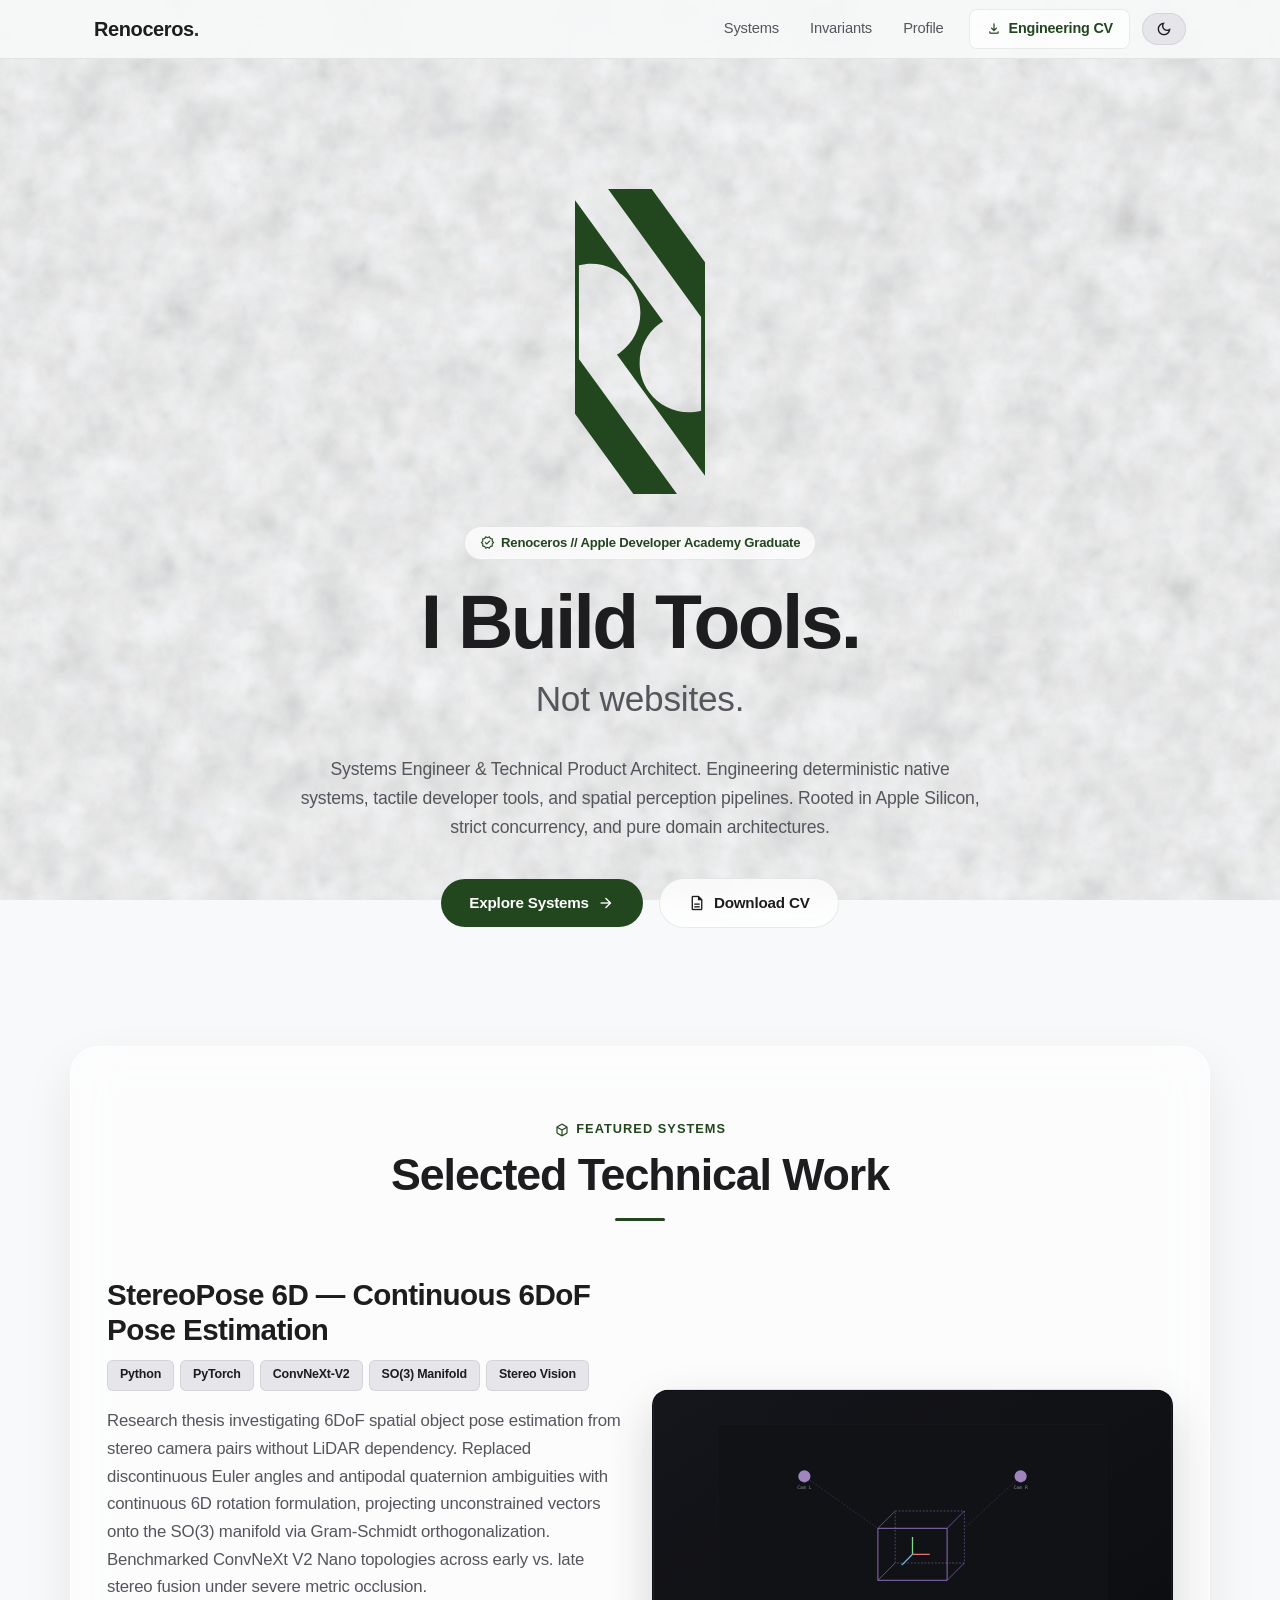
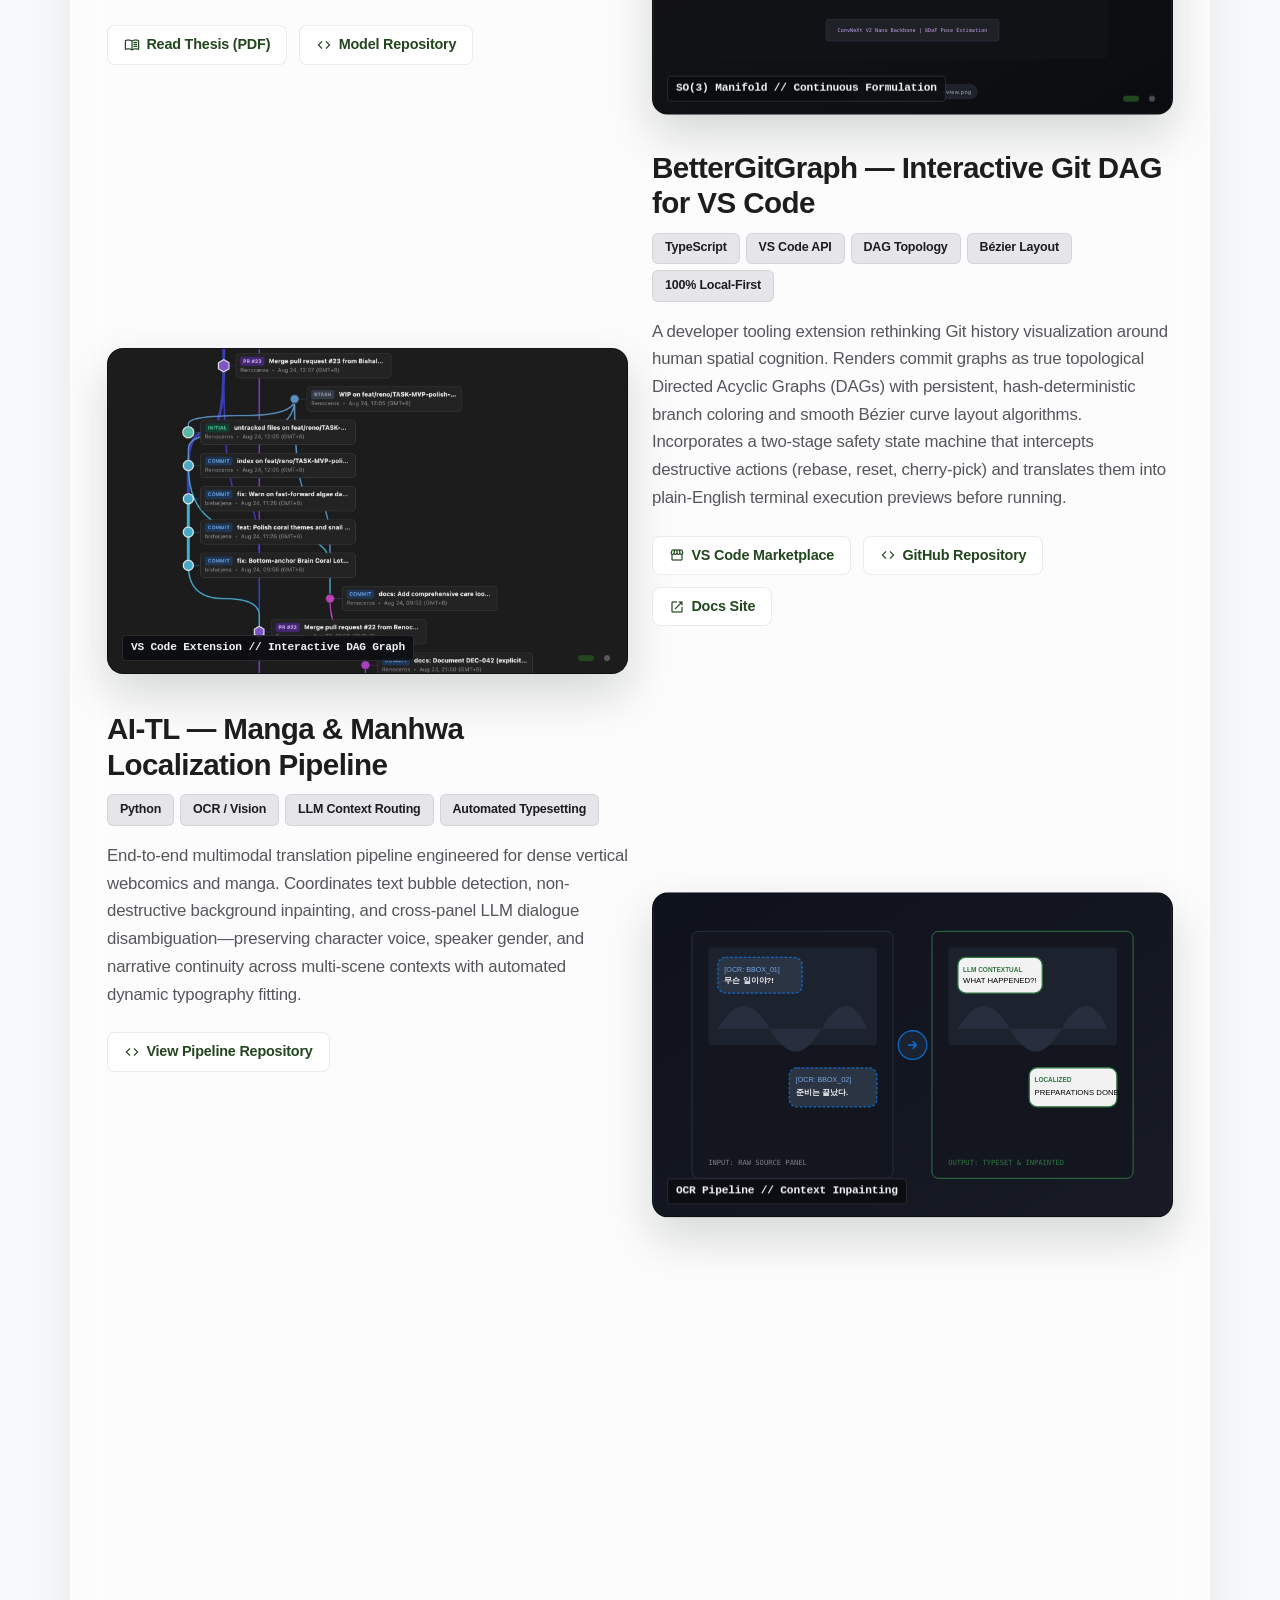
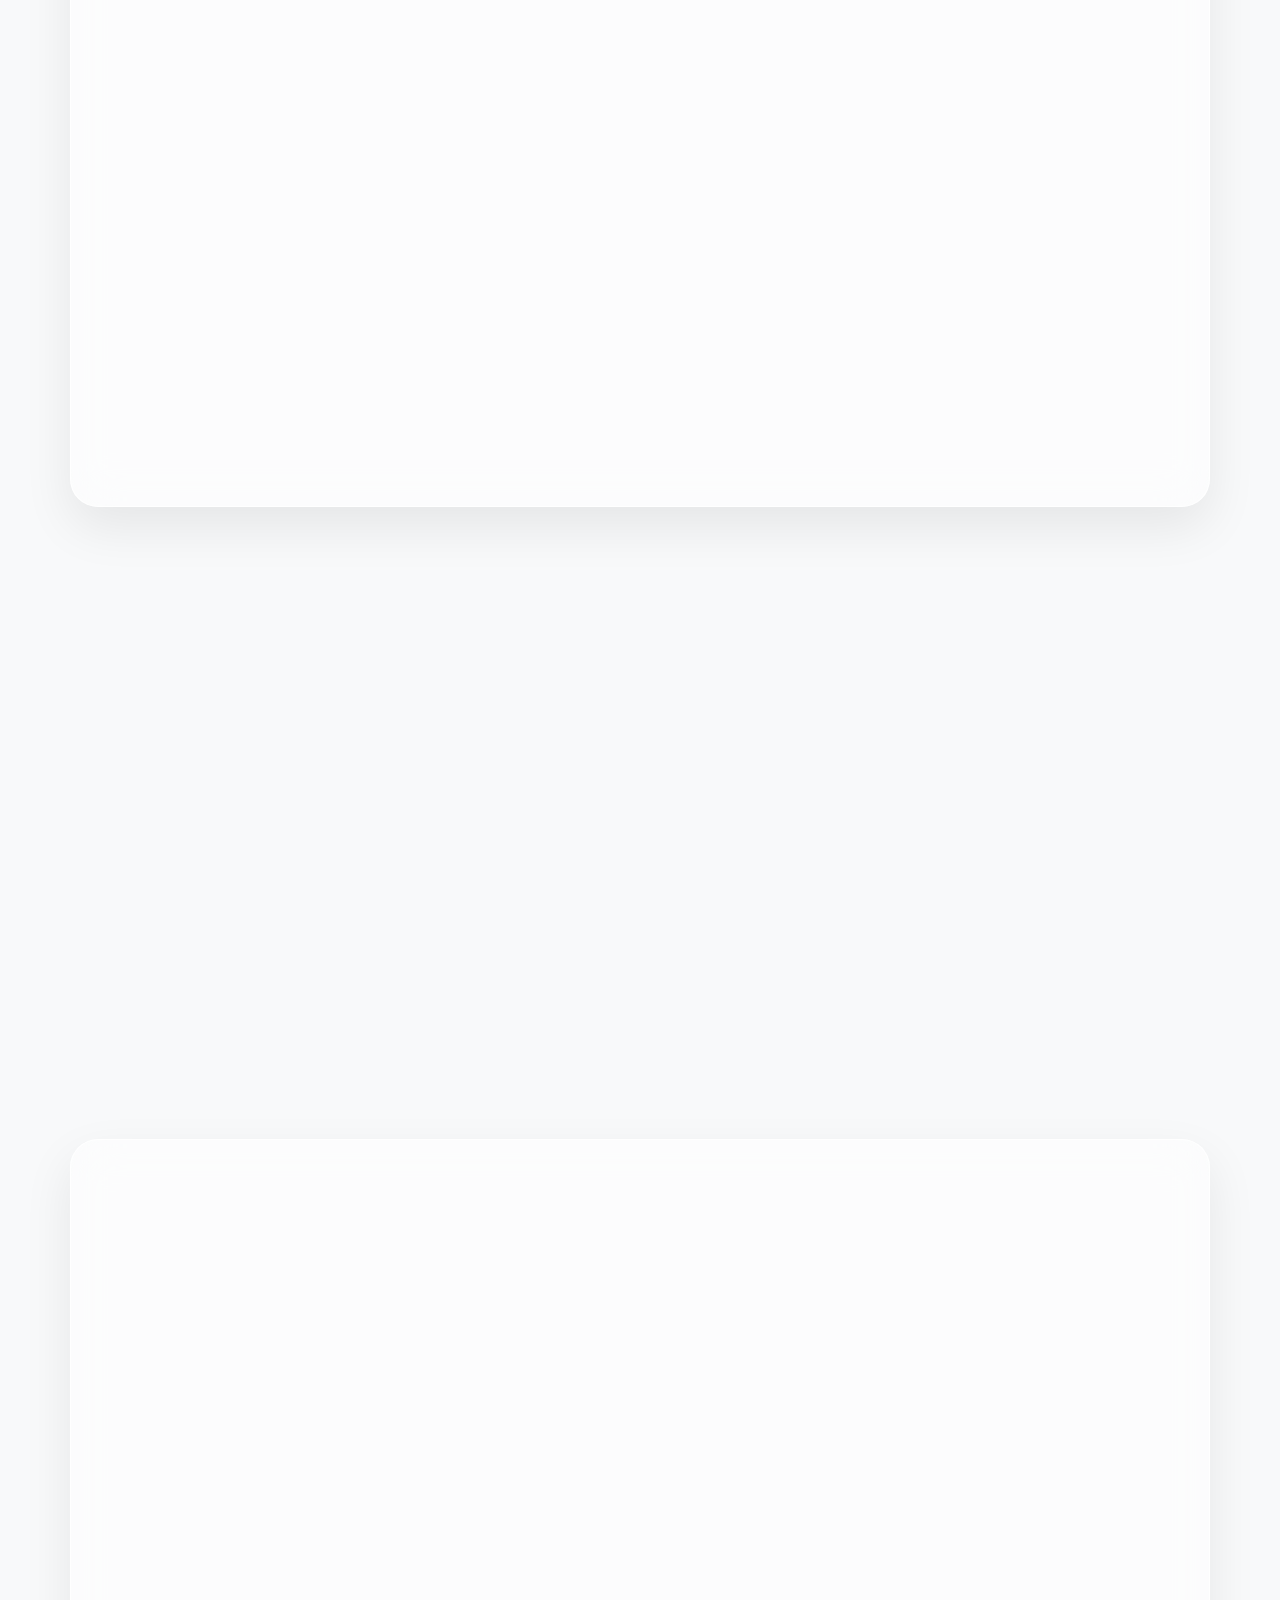
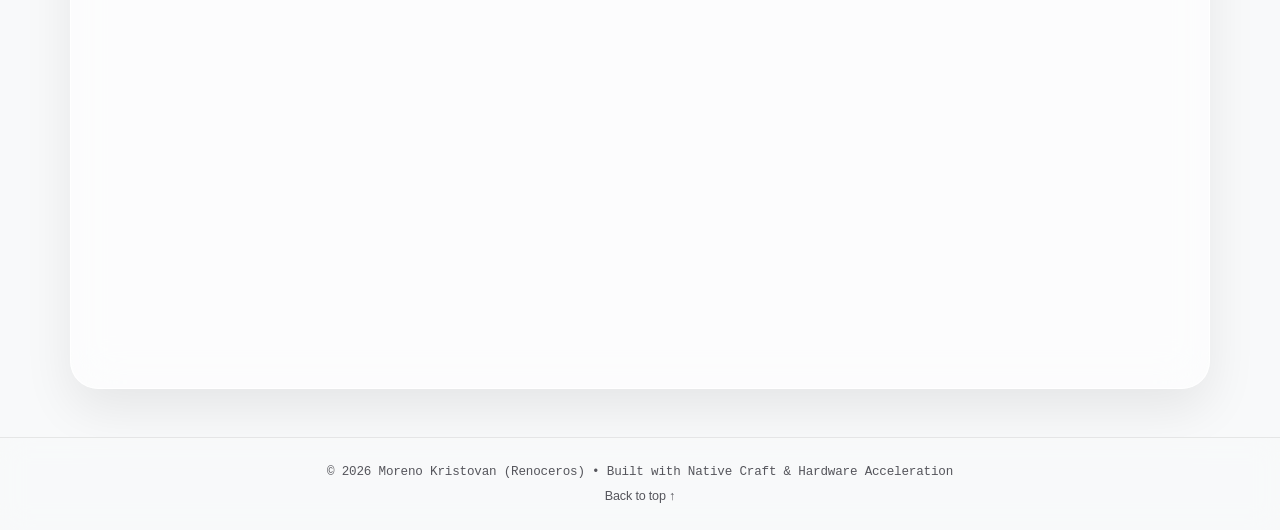
==== index.html @ 05390dc2 "fix(brand): update icon sizing to match new aspect ratio, fix perlin noise tiling seams, and adopt #" ====
<!DOCTYPE html>
<html lang="en" data-theme="dark">
<head>
  <meta charset="UTF-8" />
  <title>Moreno Kristovan | Systems Engineer &amp; Technical Product Architect</title>
  <meta name="viewport" content="width=device-width, initial-scale=1" />
  <meta name="description" content="Personal portfolio of Moreno Kristovan (Renoceros) — Apple Developer Academy Graduate, Systems Engineer &amp; Technical Product Architect building high-precision software and developer tools." />
  <meta name="author" content="Moreno Kristovan" />

  <!-- Open Graph -->
  <meta property="og:type" content="website" />
  <meta property="og:url" content="https://renoceros.github.io/" />
  <meta property="og:title" content="Moreno Kristovan | Systems Engineer &amp; Technical Product Architect" />
  <meta property="og:description" content="I build tools. Not websites. Native Swift 6, Computer Vision, developer tooling, and spatial systems." />

  <!-- Favicon -->
  <link rel="icon" type="image/svg+xml" href="icon.svg">
  <link rel="apple-touch-icon" href="icon.svg">

  <!-- Google Material Symbols Outlined -->
  <link rel="stylesheet" href="https://fonts.googleapis.com/css2?family=Material+Symbols+Outlined:opsz,wght,FILL,GRAD@20..48,100..700,0..1,-50..200" />

  <!-- Bootstrap 5 CSS -->
  <link href="https://cdn.jsdelivr.net/npm/bootstrap@5.3.3/dist/css/bootstrap.min.css" rel="stylesheet" crossorigin="anonymous">
  <link rel="stylesheet" href="style.css">
</head>
<body>

  <!-- Animated 2-Layer Noise Background (Hardware Accelerated, Smooth Parallax Drift) -->
  <div class="bg-noise-container" aria-hidden="true">
    <div class="bg-noise-layer-1" id="noiseLayer1"></div>
    <div class="bg-noise-layer-2" id="noiseLayer2"></div>
  </div>

  <!-- Top Navigation -->
  <nav class="navbar navbar-expand-lg fixed-top">
    <div class="container px-4">
      <a class="navbar-brand fw-bold" href="#">Renoceros<span>.</span></a>

      <button class="navbar-toggler border-0 shadow-none text-muted" type="button" data-bs-toggle="collapse" data-bs-target="#navContent" aria-controls="navContent" aria-expanded="false" aria-label="Toggle navigation">
        <span class="navbar-toggler-icon"></span>
      </button>

      <div class="collapse navbar-collapse justify-content-end" id="navContent">
        <ul class="navbar-nav align-items-lg-center gap-1 my-3 my-lg-0">
          <li class="nav-item">
            <a class="nav-link" href="#projects">Systems</a>
          </li>
          <li class="nav-item">
            <a class="nav-link" href="#invariants">Invariants</a>
          </li>
          <li class="nav-item">
            <a class="nav-link" href="#about">Profile</a>
          </li>
          <li class="nav-item ms-lg-2">
            <a class="action-link" href="assets/Moreno_Kristovan_CV.pdf" download="Moreno_Kristovan_CV.pdf" target="_blank" rel="noopener">
              <span class="material-symbols-outlined" style="font-size: 16px;">download</span>
              <span>Engineering CV</span>
            </a>
          </li>
          <li class="nav-item ms-lg-2 mt-2 mt-lg-0">
            <div id="themeToggle" class="theme-btn" role="button" aria-label="Toggle dark/light theme" title="Toggle Theme (or press 'T')">
              <span class="material-symbols-outlined icon">light_mode</span>
            </div>
          </li>
        </ul>
      </div>
    </div>
  </nav>

  <!-- Hero Section -->
  <header class="hero-section d-flex align-items-center justify-content-center text-center">
    <div class="container reveal-bottom">
      <div class="logo-floater mb-4">
        <img src="icon.svg" alt="Renoceros Logo" class="hero-logo" id="repelLogo" width="130" height="305" style="width: 130px; max-width: 130px; height: auto; aspect-ratio: 331.427 / 777.693; display: block; margin: 0 auto;">
      </div>

      <div class="d-flex justify-content-center">
        <div class="moniker-badge">
          <span class="material-symbols-outlined" style="font-size: 15px;">verified</span>
          <span>Renoceros // Apple Developer Academy Graduate</span>
        </div>
      </div>

      <h1 class="hero-title tracking-tight">I Build Tools.</h1>
      <p class="hero-subtitle">Not websites.</p>

      <p class="hero-description">
        Systems Engineer &amp; Technical Product Architect. Engineering deterministic native systems, tactile developer tools, and spatial perception pipelines. Rooted in Apple Silicon, strict concurrency, and pure domain architectures.
      </p>

      <div class="d-flex align-items-center justify-content-center gap-3 flex-wrap">
        <a href="#projects" class="btn-primary-custom">
          <span>Explore Systems</span>
          <span class="material-symbols-outlined" style="font-size: 18px;">arrow_forward</span>
        </a>
        <a href="assets/Moreno_Kristovan_CV.pdf" download="Moreno_Kristovan_CV.pdf" class="btn-secondary-custom" target="_blank" rel="noopener">
          <span class="material-symbols-outlined" style="font-size: 18px;">description</span>
          <span>Download CV</span>
        </a>
      </div>
    </div>
  </header>

  <!-- Featured Systems Section -->
  <main id="projects" class="container py-5 my-5 glass-node">
    <div class="px-3 px-md-4 py-4">
      <div class="section-header text-center reveal-bottom">
        <span class="section-label">
          <span class="material-symbols-outlined">deployed_code</span>
          <span>Featured Systems</span>
        </span>
        <h2 class="section-heading">Selected Technical Work</h2>
        <div class="section-divider"></div>
      </div>

      <!-- Project 1: StereoPose 6D -->
      <div class="row align-items-center project-row">
        <div class="col-lg-6 mb-4 mb-lg-0 content-col reveal-left">
          <h3 class="project-title">StereoPose 6D — Continuous 6DoF Pose Estimation</h3>
          <div class="badge-container">
            <span class="tech-badge">Python</span>
            <span class="tech-badge">PyTorch</span>
            <span class="tech-badge">ConvNeXt-V2</span>
            <span class="tech-badge">SO(3) Manifold</span>
            <span class="tech-badge">Stereo Vision</span>
          </div>
          <p class="project-desc">
            Research thesis investigating 6DoF spatial object pose estimation from stereo camera pairs without LiDAR dependency. Replaced discontinuous Euler angles and antipodal quaternion ambiguities with continuous 6D rotation formulation, projecting unconstrained vectors onto the SO(3) manifold via Gram-Schmidt orthogonalization. Benchmarked ConvNeXt V2 Nano topologies across early vs. late stereo fusion under severe metric occlusion.
          </p>
          <div class="project-links">
            <a href="https://github.com/Renoceros/STEREO-6DOF/blob/main/32210013_hardcover_revisi2_perpus_18SEP_MERGED.pdf" target="_blank" rel="noopener" class="action-link">
              <span class="material-symbols-outlined" style="font-size: 16px;">menu_book</span>
              <span>Read Thesis (PDF)</span>
            </a>
            <a href="https://github.com/Renoceros/STEREO-6DOF/tree/main" target="_blank" rel="noopener" class="action-link">
              <span class="material-symbols-outlined" style="font-size: 16px;">code</span>
              <span>Model Repository</span>
            </a>
          </div>
        </div>
        <div class="col-lg-6 image-col reveal-right">
          <div class="img-wrapper">
            <div class="cv-tag">ROTATION: SO(3) DUAL-VECTOR | STEREO FUSION</div>
            <div id="carousel-stereopose" class="carousel slide carousel-fade h-100" data-bs-ride="carousel" data-bs-interval="4500">
              <div class="carousel-indicators project-carousel-indicators">
                <button type="button" data-bs-target="#carousel-stereopose" data-bs-slide-to="0" class="active" aria-current="true" aria-label="Slide 1"></button>
                <button type="button" data-bs-target="#carousel-stereopose" data-bs-slide-to="1" aria-label="Slide 2"></button>
              </div>
              <div class="carousel-inner h-100">
                <div class="carousel-item active h-100">
                  <img src="assets/stereopose-preview.svg" alt="StereoPose 6D Continuous Estimation Architecture" loading="lazy">
                  <div class="slide-caption-tag">SO(3) Manifold // Continuous Formulation</div>
                </div>
                <div class="carousel-item h-100">
                  <img src="assets/exhibition-03.svg" alt="StereoPose Research Thesis Defense" loading="lazy">
                  <div class="slide-caption-tag">Fieldwork // Architecture Clinic &amp; Defense</div>
                </div>
              </div>
              <button class="mini-carousel-nav mini-prev" type="button" data-bs-target="#carousel-stereopose" data-bs-slide="prev" aria-label="Previous">
                <span class="material-symbols-outlined" style="font-size: 18px;">chevron_left</span>
              </button>
              <button class="mini-carousel-nav mini-next" type="button" data-bs-target="#carousel-stereopose" data-bs-slide="next" aria-label="Next">
                <span class="material-symbols-outlined" style="font-size: 18px;">chevron_right</span>
              </button>
            </div>
          </div>
        </div>
      </div>

      <!-- Project 2: BetterGitGraph -->
      <div class="row align-items-center project-row flex-column-reverse flex-lg-row">
        <div class="col-lg-6 image-col reveal-left">
          <div class="img-wrapper">
            <div class="cv-tag">VS CODE EXTENSION // v1.3.2 | 100% LOCAL</div>
            <div id="carousel-bettergitgraph" class="carousel slide carousel-fade h-100" data-bs-ride="carousel" data-bs-interval="4800">
              <div class="carousel-indicators project-carousel-indicators">
                <button type="button" data-bs-target="#carousel-bettergitgraph" data-bs-slide-to="0" class="active" aria-current="true" aria-label="Slide 1"></button>
                <button type="button" data-bs-target="#carousel-bettergitgraph" data-bs-slide-to="1" aria-label="Slide 2"></button>
              </div>
              <div class="carousel-inner h-100">
                <div class="carousel-item active h-100">
                  <img src="assets/bettergitgraph-preview.jpeg" alt="BetterGitGraph VS Code Extension Interface" loading="lazy">
                  <div class="slide-caption-tag">VS Code Extension // Interactive DAG Graph</div>
                </div>
                <div class="carousel-item h-100">
                  <img src="assets/bettergitgraph-search.jpeg" alt="BetterGitGraph Search &amp; Filtering" loading="lazy">
                  <div class="slide-caption-tag">Git Operations // Ref &amp; Author Tag Filter</div>
                </div>
              </div>
              <button class="mini-carousel-nav mini-prev" type="button" data-bs-target="#carousel-bettergitgraph" data-bs-slide="prev" aria-label="Previous">
                <span class="material-symbols-outlined" style="font-size: 18px;">chevron_left</span>
              </button>
              <button class="mini-carousel-nav mini-next" type="button" data-bs-target="#carousel-bettergitgraph" data-bs-slide="next" aria-label="Next">
                <span class="material-symbols-outlined" style="font-size: 18px;">chevron_right</span>
              </button>
            </div>
          </div>
        </div>
        <div class="col-lg-6 mb-4 mb-lg-0 content-col reveal-right">
          <h3 class="project-title">BetterGitGraph — Interactive Git DAG for VS Code</h3>
          <div class="badge-container">
            <span class="tech-badge">TypeScript</span>
            <span class="tech-badge">VS Code API</span>
            <span class="tech-badge">DAG Topology</span>
            <span class="tech-badge">Bézier Layout</span>
            <span class="tech-badge">100% Local-First</span>
          </div>
          <p class="project-desc">
            A developer tooling extension rethinking Git history visualization around human spatial cognition. Renders commit graphs as true topological Directed Acyclic Graphs (DAGs) with persistent, hash-deterministic branch coloring and smooth Bézier curve layout algorithms. Incorporates a two-stage safety state machine that intercepts destructive actions (rebase, reset, cherry-pick) and translates them into plain-English terminal execution previews before running.
          </p>
          <div class="project-links">
            <a href="https://marketplace.visualstudio.com/items?itemName=Renoceros.bettergitgraph" target="_blank" rel="noopener" class="action-link">
              <span class="material-symbols-outlined" style="font-size: 16px;">storefront</span>
              <span>VS Code Marketplace</span>
            </a>
            <a href="https://github.com/Renoceros/bettergitgraph" target="_blank" rel="noopener" class="action-link">
              <span class="material-symbols-outlined" style="font-size: 16px;">code</span>
              <span>GitHub Repository</span>
            </a>
            <a href="https://renoceros.github.io/bettergitgraph/" target="_blank" rel="noopener" class="action-link">
              <span class="material-symbols-outlined" style="font-size: 16px;">open_in_new</span>
              <span>Docs Site</span>
            </a>
          </div>
        </div>
      </div>

      <!-- Project 3: AI-TL (Auto-Translate) -->
      <div class="row align-items-center project-row">
        <div class="col-lg-6 mb-4 mb-lg-0 content-col reveal-left">
          <h3 class="project-title">AI-TL — Manga &amp; Manhwa Localization Pipeline</h3>
          <div class="badge-container">
            <span class="tech-badge">Python</span>
            <span class="tech-badge">OCR / Vision</span>
            <span class="tech-badge">LLM Context Routing</span>
            <span class="tech-badge">Automated Typesetting</span>
          </div>
          <p class="project-desc">
            End-to-end multimodal translation pipeline engineered for dense vertical webcomics and manga. Coordinates text bubble detection, non-destructive background inpainting, and cross-panel LLM dialogue disambiguation—preserving character voice, speaker gender, and narrative continuity across multi-scene contexts with automated dynamic typography fitting.
          </p>
          <div class="project-links">
            <a href="https://github.com/Renoceros/AUTO-Translate" target="_blank" rel="noopener" class="action-link">
              <span class="material-symbols-outlined" style="font-size: 16px;">code</span>
              <span>View Pipeline Repository</span>
            </a>
          </div>
        </div>
        <div class="col-lg-6 image-col reveal-right">
          <div class="img-wrapper">
            <div class="cv-tag">PIPELINE // MULTI-FRAME INPAINT &amp; CONTEXT</div>
            <div id="carousel-aitl" class="carousel slide carousel-fade h-100" data-bs-ride="carousel" data-bs-interval="5000">
              <div class="carousel-inner h-100">
                <div class="carousel-item active h-100">
                  <img src="assets/translate-preview.svg" alt="AI-TL Localization Pipeline Interface" loading="lazy">
                  <div class="slide-caption-tag">OCR Pipeline // Context Inpainting</div>
                </div>
              </div>
            </div>
          </div>
        </div>
      </div>

      <!-- Project 4: Hapticle -->
      <div class="row align-items-center project-row flex-column-reverse flex-lg-row">
        <div class="col-lg-6 image-col reveal-left">
          <div class="img-wrapper">
            <div class="cv-tag">SYNC: 120Hz DISPATCH LINK | DUAL-MODAL TRANSIENTS</div>
            <div id="carousel-hapticle" class="carousel slide carousel-fade h-100" data-bs-ride="carousel" data-bs-interval="4600">
              <div class="carousel-indicators project-carousel-indicators">
                <button type="button" data-bs-target="#carousel-hapticle" data-bs-slide-to="0" class="active" aria-current="true" aria-label="Slide 1"></button>
                <button type="button" data-bs-target="#carousel-hapticle" data-bs-slide-to="1" aria-label="Slide 2"></button>
              </div>
              <div class="carousel-inner h-100">
                <div class="carousel-item active h-100">
                  <img src="assets/hapticle-preview.svg" alt="Hapticle Physical Simulation Engine" loading="lazy">
                  <div class="slide-caption-tag">CoreHaptics // Transient Waveform Synthesis</div>
                </div>
                <div class="carousel-item h-100">
                  <img src="assets/hapticle-dial.jpeg" alt="Hapticle Safe Dial Mechanical Study" loading="lazy">
                  <div class="slide-caption-tag">Kinematic Study // Safe Dial Detent Modeling</div>
                </div>
              </div>
              <button class="mini-carousel-nav mini-prev" type="button" data-bs-target="#carousel-hapticle" data-bs-slide="prev" aria-label="Previous">
                <span class="material-symbols-outlined" style="font-size: 18px;">chevron_left</span>
              </button>
              <button class="mini-carousel-nav mini-next" type="button" data-bs-target="#carousel-hapticle" data-bs-slide="next" aria-label="Next">
                <span class="material-symbols-outlined" style="font-size: 18px;">chevron_right</span>
              </button>
            </div>
          </div>
        </div>
        <div class="col-lg-6 mb-4 mb-lg-0 content-col reveal-right">
          <h3 class="project-title">Hapticle — Physics-Driven Tactile Sensory Playground</h3>
          <div class="badge-container">
            <span class="tech-badge">Swift 6</span>
            <span class="tech-badge">CoreHaptics</span>
            <span class="tech-badge">AudioToolbox</span>
            <span class="tech-badge">CADisplayLink</span>
            <span class="tech-badge">Apple Watch</span>
          </div>
          <p class="project-desc">
            Tactile feedback engine synchronizing physical force simulations with native Apple hardware. Formulates rotary friction, spring detents, and Coulomb's Law directly in Swift state machines running on a 120Hz CADisplayLink loop—eliminating 3D game engine overhead and thermal throttling. Coordinates the Sensory Trinity: aligning sub-millisecond CoreHaptics transients, synchronized AVAudioEngine acoustic synthesis, and responsive neumorphic UI states.
          </p>
          <div class="project-links">
            <a href="https://github.com/Renoceros" target="_blank" rel="noopener" class="action-link">
              <span class="material-symbols-outlined" style="font-size: 16px;">code</span>
              <span>Repository</span>
            </a>
            <span class="badge bg-secondary font-mono py-2 px-3">Apple Watch &amp; iPhone</span>
          </div>
        </div>
      </div>

      <!-- Project 5: Reefora -->
      <div class="row align-items-center project-row">
        <div class="col-lg-6 mb-4 mb-lg-0 content-col reveal-left">
          <h3 class="project-title">Reefora — 2.5D Marine Restoration Sandbox</h3>
          <div class="badge-container">
            <span class="tech-badge">iOS 26</span>
            <span class="tech-badge">Swift 6</span>
            <span class="tech-badge">SwiftData</span>
            <span class="tech-badge">SPM Sidecar</span>
            <span class="tech-badge">Living Seas Bali</span>
          </div>
          <p class="project-desc">
            An interactive 2.5D tactile marine restoration sandbox built for post-workshop alumni engagement with Living Seas Bali. Backed by EcoEngine—a decoupled, pure Swift domain package executing Shannon biodiversity indexes, algae overgrowth dynamics, and trophic herbivore recruitment curves. Governed by 38 immutable Architecture Decision Registers (ADRs) and architected with zero-leak Swift 6 complete concurrency, verified by an independent 36-test headless SPM sidecar suite.
          </p>
          <div class="project-links">
            <span class="badge bg-secondary font-mono py-2 px-3">38 Immutable ADRs</span>
            <span class="badge bg-secondary font-mono py-2 px-3">Living Seas Bali</span>
          </div>
        </div>
        <div class="col-lg-6 image-col reveal-right">
          <div class="img-wrapper">
            <div class="cv-tag">GOVERNANCE: 38 IMMUTABLE ADRs | 36 TESTS</div>
            <div id="carousel-reefora" class="carousel slide carousel-fade h-100" data-bs-ride="carousel" data-bs-interval="4400">
              <div class="carousel-indicators project-carousel-indicators">
                <button type="button" data-bs-target="#carousel-reefora" data-bs-slide-to="0" class="active" aria-current="true" aria-label="Slide 1"></button>
                <button type="button" data-bs-target="#carousel-reefora" data-bs-slide-to="1" aria-label="Slide 2"></button>
                <button type="button" data-bs-target="#carousel-reefora" data-bs-slide-to="2" aria-label="Slide 3"></button>
              </div>
              <div class="carousel-inner h-100">
                <div class="carousel-item active h-100">
                  <img src="assets/reefora-preview.svg" alt="Reefora 2.5D Marine Sandbox" loading="lazy">
                  <div class="slide-caption-tag">2.5D Marine Sandbox // EcoEngine Model</div>
                </div>
                <div class="carousel-item h-100">
                  <img src="assets/exhibition-01.svg" alt="Apple Developer Academy Demo Day" loading="lazy">
                  <div class="slide-caption-tag">Fieldwork // Cohort Demo Day Showcase</div>
                </div>
                <div class="carousel-item h-100">
                  <img src="assets/exhibition-02.svg" alt="Living Seas Bali Fieldwork Sprints" loading="lazy">
                  <div class="slide-caption-tag">Fieldwork // Living Seas Bali Sprints</div>
                </div>
              </div>
              <button class="mini-carousel-nav mini-prev" type="button" data-bs-target="#carousel-reefora" data-bs-slide="prev" aria-label="Previous">
                <span class="material-symbols-outlined" style="font-size: 18px;">chevron_left</span>
              </button>
              <button class="mini-carousel-nav mini-next" type="button" data-bs-target="#carousel-reefora" data-bs-slide="next" aria-label="Next">
                <span class="material-symbols-outlined" style="font-size: 18px;">chevron_right</span>
              </button>
            </div>
          </div>
        </div>
      </div>

    </div>
  </main>

  <!-- Engineering Invariants Section (Reworked to Product Development & Spec-Driven Realities) -->
  <section id="invariants" class="container py-5 my-5">
    <div class="section-header text-center reveal-bottom">
      <span class="section-label">
        <span class="material-symbols-outlined">verified</span>
        <span>Engineering Discipline</span>
      </span>
      <h2 class="section-heading">Architectural Invariants</h2>
      <div class="section-divider"></div>
    </div>

    <div class="row g-4">
      <div class="col-md-4 reveal-left">
        <div class="invariant-card">
          <div class="invariant-badge">&lt; 300 LOC</div>
          <h4 class="h5 fw-bold mb-3">Component Bounding</h4>
          <p class="text-muted small mb-0">
            Hard single-responsibility boundary. Any view, model, or component exceeding 300 lines of code must be decomposed into isolated, atomic modules. Keeps cognitive load low and eliminates hidden state spaghetti.
          </p>
        </div>
      </div>
      <div class="col-md-4 reveal-bottom">
        <div class="invariant-card">
          <div class="invariant-badge">PRD &amp; TDD</div>
          <h4 class="h5 fw-bold mb-3">Spec-Driven Engineering</h4>
          <p class="text-muted small mb-0">
            No premature coding. Every architecture is anchored in comprehensive Product Requirement Documents (PRDs), Technical Design Documents (TDDs), and immutable Architecture Decision Registers (such as Reefora's 38 ADRs).
          </p>
        </div>
      </div>
      <div class="col-md-4 reveal-right">
        <div class="invariant-card">
          <div class="invariant-badge">DISCOVERY</div>
          <h4 class="h5 fw-bold mb-3">Customer Research Grounding</h4>
          <p class="text-muted small mb-0">
            No assumptions. Every system is shaped by qualitative interviews, customer journey mapping, and continuous prototype testing in the field before entering production.
          </p>
        </div>
      </div>
    </div>
  </section>

  <!-- About & Profile Terminal Section (Restored whoami from eb603f6) -->
  <section id="about" class="container py-5 my-5 glass-node">
    <div class="p-4 p-md-5">
      <div class="section-header text-center reveal-bottom">
        <span class="section-label">
          <span class="material-symbols-outlined">badge</span>
          <span>Architect Profile</span>
        </span>
        <h2 class="section-heading">About The Builder</h2>
        <div class="section-divider"></div>
      </div>

      <div class="row justify-content-center">
        <div class="col-lg-10">
          <!-- Cupertino Terminal Window Card (Exact whoami from eb603f6) -->
          <div class="terminal-window mb-5 reveal-bottom">
            <div class="terminal-header">
              <div class="terminal-dots">
                <span class="terminal-dot dot-red"></span>
                <span class="terminal-dot dot-yellow"></span>
                <span class="terminal-dot dot-green"></span>
              </div>
              <span class="terminal-title">renoceros@developer-academy:~</span>
            </div>
            <div class="terminal-body font-mono">
              <p class="mb-2">
                <span class="terminal-prompt">$</span> <span class="terminal-highlight">whoami --verbose</span><br>
                <span class="terminal-dim">&gt; Moreno Kristovan (Alias: Renoceros)</span><br>
                <span class="terminal-dim">&gt; Role: Technical Product Architect &amp; Systems Engineer</span><br>
                <span class="terminal-dim">&gt; Background: Apple Developer Academy Graduate</span>
              </p>
              <p class="mb-2">
                <span class="terminal-prompt">$</span> <span class="terminal-highlight">cat ~/.tech_stack</span><br>
                <span class="terminal-dim">&gt; Languages: Swift 6, Python, Metal Shading Language, C++</span><br>
                <span class="terminal-dim">&gt; Domains: Native Apple Systems, Computer Vision (6DoF), Developer Tooling</span><br>
                <span class="terminal-dim">&gt; Discipline: Apple HIG, &lt;300 LOC Invariants, Spec-Driven Development</span>
              </p>
              <p class="mb-0">
                <span class="terminal-prompt">$</span> <span class="terminal-highlight">echo $ETHOS</span><br>
                <span class="text-success">&gt; "I build tools. Not websites. Focused on high-leverage workflows and uncompromised craft."</span>
              </p>
            </div>
          </div>

          <!-- Direct Links / Contact Buttons -->
          <div class="d-flex justify-content-center align-items-center gap-3 flex-wrap reveal-bottom">
            <a href="https://github.com/Renoceros" target="_blank" rel="noopener" class="contact-pill">
              <span class="material-symbols-outlined" style="font-size: 18px;">terminal</span>
              <span>GitHub</span>
            </a>
            <a href="https://linkedin.com/in/morenokristovan" target="_blank" rel="noopener" class="contact-pill">
              <span class="material-symbols-outlined" style="font-size: 18px;">work</span>
              <span>LinkedIn</span>
            </a>
            <a href="mailto:morenokristophan@gmail.com" class="contact-pill">
              <span class="material-symbols-outlined" style="font-size: 18px;">mail</span>
              <span>Email</span>
            </a>
            <a href="assets/Moreno_Kristovan_CV.pdf" download="Moreno_Kristovan_CV.pdf" class="contact-pill" target="_blank" rel="noopener">
              <span class="material-symbols-outlined" style="font-size: 18px;">download</span>
              <span>Engineering CV</span>
            </a>
          </div>

        </div>
      </div>
    </div>
  </section>

  <!-- Footer -->
  <footer class="text-center py-4">
    <div class="container">
      <p class="mb-1 font-mono small">
        &copy; 2026 Moreno Kristovan (Renoceros) • Built with Native Craft &amp; Hardware Acceleration
      </p>
      <p class="mb-0 text-muted small">
        <a href="#" class="text-decoration-none text-muted">Back to top &uarr;</a>
      </p>
    </div>
  </footer>

  <!-- Bootstrap 5 Bundle JS -->
  <script src="https://cdn.jsdelivr.net/npm/bootstrap@5.3.3/dist/js/bootstrap.bundle.min.js" crossorigin="anonymous"></script>
  <!-- Core Portfolio Engine Script -->
  <script src="script.js"></script>
</body>
</html>
---- style.css ----
/* ==========================================================================
   RENOCEROS PORTFOLIO — style.css
   Author: Moreno Kristovan (Renoceros)
   Philosophy: "I Build Tools. Not websites."
   Architecture: Apple HIG Minimalist Native Glass & 2-Layer Noise Engine
   ========================================================================== */

:root {
  /* THEME: Light Mode */
  --bg-color: #f8f9fa;
  --text-color: #1d1d1f;
  --text-muted: #55555c; /* WCAG 2.1 AA Compliant: High Contrast */
  --nav-bg: rgba(248, 249, 250, 0.85);
  --accent-color: #22461E; /* Tactical Rhino Green */
  --accent-light: #22461E; /* WCAG 2.1 AAA Compliant on Light: 8.8:1 contrast */
  --accent-glow: rgba(34, 70, 30, 0.22);
  --badge-bg: #e5e5ea;
  --badge-text: #1d1d1f;
  --card-bg: rgba(255, 255, 255, 0.75);
  --card-border: rgba(0, 0, 0, 0.08);
  --terminal-bg: #1c1d22;
  --terminal-text: #f0f0f5;
  --img-opacity: 0.95;

  /* Bootstrap Variable Sync */
  --bs-body-bg: var(--bg-color);
  --bs-body-color: var(--text-color);

  /* Glass Tokens */
  --glass-bg: rgba(255, 255, 255, 0.55);
  --glass-border: rgba(255, 255, 255, 0.8);

  /* 2-Layer Noise Settings (Light Mode) */
  --noise-opacity-1: 0.38;
  --noise-opacity-2: 0.22;
  --noise-blend: multiply;
}

[data-theme="dark"] {
  /* THEME: Dark Mode */
  --bg-color: #0c0d10;
  --text-color: #f5f5f7;
  --text-muted: #a1a1a6; /* WCAG 2.1 AA Compliant: 6.2:1 High Contrast */
  --nav-bg: rgba(12, 13, 16, 0.85);
  --accent-color: #22461E; /* Tactical Rhino Green */
  --accent-light: #4ea844; /* Calibrated Harmonic Luminous Tint of #22461E for Dark Mode */
  --accent-glow: rgba(34, 70, 30, 0.45);
  --badge-bg: #1c1e24;
  --badge-text: #e6edf3;
  --card-bg: rgba(20, 23, 30, 0.75);
  --card-border: rgba(255, 255, 255, 0.09);
  --terminal-bg: #0a0b0e;
  --terminal-text: #e6edf3;
  --img-opacity: 0.92;

  /* Bootstrap Variable Sync */
  --bs-body-bg: var(--bg-color);
  --bs-body-color: var(--text-color);

  /* Glass Tokens */
  --glass-bg: rgba(22, 25, 34, 0.6);
  --glass-border: rgba(255, 255, 255, 0.12);

  /* 2-Layer Noise Settings (Dark Mode) */
  --noise-opacity-1: 0.28;
  --noise-opacity-2: 0.16;
  --noise-blend: overlay;
}

/* Base Document Setup */
*, *::before, *::after {
  box-sizing: border-box;
}

html {
  scroll-behavior: smooth;
  -webkit-font-smoothing: antialiased;
  -moz-osx-font-smoothing: grayscale;
  background-color: var(--bg-color);
  color: var(--text-color);
  overflow-x: hidden;
}

body {
  margin: 0;
  padding: 0;
  font-family: -apple-system, BlinkMacSystemFont, "SF Pro Display", "SF Pro Text", "Segoe UI", Roboto, Helvetica, Arial, sans-serif;
  background-color: var(--bg-color) !important;
  color: var(--text-color) !important;
  line-height: 1.6;
  letter-spacing: -0.012em;
  transition: background-color 0.5s cubic-bezier(0.25, 1, 0.5, 1),
              color 0.5s cubic-bezier(0.25, 1, 0.5, 1);
  position: relative;
  overflow-x: hidden;
}

/* --- ANIMATED 2-LAYER NOISE BACKGROUND --- */
/* Placed at z-index: 0 on top of body bg, below content (z-index: 2) */
.bg-noise-container {
  position: fixed;
  inset: 0;
  width: 100vw;
  height: 100vh;
  z-index: 0;
  pointer-events: none;
  overflow: hidden;
}

/* Layer 1: Wide Undulating Organic Texture (Seamless Tiling & Parallax Shift) */
.bg-noise-layer-1 {
  position: absolute;
  width: 200%;
  height: 200%;
  top: -50%;
  left: -50%;
  background-repeat: repeat;
  background-size: 1400px 1400px;
  background-image: url("data:image/svg+xml,%3Csvg xmlns='http://www.w3.org/2000/svg' width='1400' height='1400' viewBox='0 0 1400 1400'%3E%3Cfilter id='noiseFilter1' x='0%25' y='0%25' width='100%25' height='100%25'%3E%3CfeTurbulence type='fractalNoise' baseFrequency='0.02' numOctaves='3' stitchTiles='stitch' x='0%25' y='0%25' width='100%25' height='100%25' result='noise'/%3E%3CfeColorMatrix type='saturate' values='0'/%3E%3C/filter%3E%3Crect width='100%25' height='100%25' filter='url(%23noiseFilter1)'/%3E%3C/svg%3E");
  opacity: var(--noise-opacity-1);
  mix-blend-mode: var(--noise-blend);
  transition: opacity 0.5s ease;
  will-change: transform;
}

/* Layer 2: Tactile High-Frequency Grain (Mathematically Seamless Continuous Drift) */
.bg-noise-layer-2 {
  position: absolute;
  top: 0;
  left: 0;
  width: 100%;
  height: 100%;
  background-repeat: repeat;
  background-size: 700px 700px;
  background-image: url("data:image/svg+xml,%3Csvg xmlns='http://www.w3.org/2000/svg' width='700' height='700' viewBox='0 0 700 700'%3E%3Cfilter id='noiseFilter2' x='0%25' y='0%25' width='100%25' height='100%25'%3E%3CfeTurbulence type='fractalNoise' baseFrequency='0.05' numOctaves='3' stitchTiles='stitch' x='0%25' y='0%25' width='100%25' height='100%25' result='noise'/%3E%3CfeColorMatrix type='saturate' values='0'/%3E%3C/filter%3E%3Crect width='100%25' height='100%25' filter='url(%23noiseFilter2)'/%3E%3C/svg%3E");
  opacity: var(--noise-opacity-2);
  mix-blend-mode: var(--noise-blend);
  transition: opacity 0.5s ease;
  will-change: background-position;
}

/* Elevate all content sections above noise layer */
header, main, section, footer {
  position: relative;
  z-index: 2;
}

/* Typography Helpers */
.font-mono {
  font-family: "SF Mono", "JetBrains Mono", Menlo, Monaco, Consolas, "Liberation Mono", monospace;
}

.tracking-tight {
  letter-spacing: -0.035em;
}

.text-muted {
  color: var(--text-muted) !important;
}

/* Material Symbols Integration */
.material-symbols-outlined {
  font-family: 'Material Symbols Outlined';
  font-weight: normal;
  font-style: normal;
  font-size: 20px;
  line-height: 1;
  letter-spacing: normal;
  text-transform: none;
  display: inline-block;
  white-space: nowrap;
  word-wrap: normal;
  direction: ltr;
  -webkit-font-feature-settings: 'liga';
  -webkit-font-smoothing: antialiased;
  vertical-align: middle;
}

/* Top Navigation Bar */
.navbar {
  background-color: var(--nav-bg);
  backdrop-filter: blur(20px);
  -webkit-backdrop-filter: blur(20px);
  border-bottom: 1px solid var(--card-border);
  transition: background-color 0.5s cubic-bezier(0.25, 1, 0.5, 1),
              border-color 0.5s ease;
  z-index: 1030;
  position: relative;
}

.navbar-brand {
  font-weight: 700;
  font-size: 1.25rem;
  letter-spacing: -0.02em;
  color: var(--text-color) !important;
}

.navbar-brand span {
  color: var(--accent-light);
}

.nav-link {
  color: var(--text-muted) !important;
  font-weight: 500;
  font-size: 0.92rem;
  transition: color 0.2s ease;
  padding: 0.5rem 0.85rem !important;
}

.nav-link:hover {
  color: var(--text-color) !important;
}

/* Theme Toggle Button (Google Material Symbols) */
.theme-btn {
  cursor: pointer;
  padding: 6px 12px;
  border-radius: 999px;
  background-color: var(--badge-bg);
  color: var(--text-color);
  border: 1px solid var(--card-border);
  transition: transform 0.2s ease, background-color 0.3s ease;
  user-select: none;
  display: inline-flex;
  align-items: center;
  justify-content: center;
}

.theme-btn:hover {
  transform: scale(1.06);
}

.theme-btn .icon {
  font-size: 18px;
  color: var(--text-color);
}

/* Hero Section */
.hero-section {
  min-height: 85vh;
  padding-top: 130px;
  padding-bottom: 70px;
  position: relative;
}

/* Strict Logo Floater Constraints */
.logo-floater {
  display: inline-block;
  width: 130px;
  max-width: 130px;
  height: auto;
  margin: 0 auto;
  animation: floatLogo 6s ease-in-out infinite;
}

.hero-logo {
  width: 130px !important;
  max-width: 130px !important;
  height: auto !important;
  aspect-ratio: 331.427 / 777.693;
  display: block !important;
  margin: 0 auto !important;
  transition: transform 0.12s ease-out;
  cursor: pointer;
  user-select: none;
}

@keyframes floatLogo {
  0% { transform: translateY(0px); }
  50% { transform: translateY(-12px); }
  100% { transform: translateY(0px); }
}

.moniker-badge {
  display: inline-flex;
  align-items: center;
  gap: 0.4rem;
  padding: 0.35rem 0.9rem;
  border-radius: 999px;
  background-color: var(--card-bg);
  border: 1px solid var(--card-border);
  font-size: 0.82rem;
  font-weight: 600;
  color: var(--accent-light);
  margin-bottom: 1.25rem;
  backdrop-filter: blur(10px);
  -webkit-backdrop-filter: blur(10px);
}

.hero-title {
  font-size: clamp(2.8rem, 6vw, 4.8rem);
  font-weight: 800;
  line-height: 1.08;
  margin-bottom: 0.5rem;
}

.hero-subtitle {
  font-size: clamp(1.4rem, 3vw, 2.2rem);
  font-weight: 400;
  color: var(--text-muted);
  margin-bottom: 1.75rem;
}

.hero-description {
  max-width: 680px;
  margin: 0 auto 2.25rem auto;
  font-size: 1.1rem;
  color: var(--text-muted);
  line-height: 1.65;
}

/* Buttons */
.btn-primary-custom {
  background-color: var(--accent-color);
  color: #ffffff !important;
  border: none;
  font-weight: 600;
  font-size: 0.95rem;
  padding: 0.75rem 1.75rem;
  border-radius: 999px;
  transition: all 0.25s ease;
  display: inline-flex;
  align-items: center;
  gap: 0.5rem;
  text-decoration: none;
}

.btn-primary-custom:hover {
  background-color: var(--accent-light);
  color: #ffffff !important;
  transform: translateY(-2px);
  box-shadow: 0 8px 24px var(--accent-glow);
}

.btn-secondary-custom {
  background-color: var(--card-bg);
  color: var(--text-color) !important;
  border: 1px solid var(--card-border);
  font-weight: 600;
  font-size: 0.95rem;
  padding: 0.75rem 1.75rem;
  border-radius: 999px;
  transition: all 0.25s ease;
  display: inline-flex;
  align-items: center;
  gap: 0.5rem;
  text-decoration: none;
  backdrop-filter: blur(10px);
  -webkit-backdrop-filter: blur(10px);
}

.btn-secondary-custom:hover {
  background-color: var(--badge-bg);
  transform: translateY(-2px);
}

/* Glass Section Container */
.glass-node {
  background: var(--glass-bg);
  border: 1px solid var(--glass-border);
  border-radius: 28px;
  backdrop-filter: blur(24px);
  -webkit-backdrop-filter: blur(24px);
  box-shadow: 0 20px 50px rgba(0, 0, 0, 0.08);
  transition: background-color 0.5s ease, border-color 0.5s ease;
}

/* Section Header Primitives */
.section-header {
  margin-bottom: 3.5rem;
}

.section-label {
  display: inline-flex;
  align-items: center;
  gap: 0.4rem;
  font-size: 0.8rem;
  font-weight: 700;
  letter-spacing: 0.08em;
  text-transform: uppercase;
  color: var(--accent-light);
  margin-bottom: 0.5rem;
}

.section-label .material-symbols-outlined {
  font-size: 16px;
}

.section-heading {
  font-size: clamp(2rem, 4vw, 2.8rem);
  font-weight: 700;
  letter-spacing: -0.025em;
  color: var(--text-color);
}

.section-divider {
  width: 50px;
  height: 3px;
  background-color: var(--accent-color);
  border-radius: 2px;
  margin: 1rem auto 0 auto;
}

/* Project Rows */
.project-row {
  margin-bottom: 85px;
  position: relative;
}

.project-row:last-child {
  margin-bottom: 0;
}

.project-title {
  font-size: 1.85rem;
  font-weight: 700;
  letter-spacing: -0.02em;
  margin-bottom: 0.75rem;
  color: var(--text-color);
}

.project-desc {
  font-size: 1.05rem;
  color: var(--text-muted);
  line-height: 1.65;
  margin-bottom: 1.5rem;
}

.badge-container {
  display: flex;
  flex-wrap: wrap;
  gap: 6px;
  margin-bottom: 1rem;
}

.tech-badge {
  display: inline-block;
  padding: 0.3rem 0.75rem;
  font-size: 0.78rem;
  font-weight: 600;
  border-radius: 6px;
  background-color: var(--badge-bg);
  color: var(--badge-text);
  border: 1px solid var(--card-border);
}

/* Image Wrapper with YOLO Corner Brackets & Embedded Project Carousel */
.img-wrapper {
  overflow: hidden;
  border-radius: 16px;
  position: relative;
  box-shadow: 0 20px 48px rgba(0, 0, 0, 0.16);
  border: 1px solid var(--card-border);
  background-color: #0d1117;
  aspect-ratio: 16 / 10;
}

.img-wrapper .carousel,
.img-wrapper .carousel-inner,
.img-wrapper .carousel-item {
  width: 100%;
  height: 100%;
}

.img-wrapper img {
  width: 100%;
  height: 100%;
  object-fit: cover;
  display: block;
  opacity: var(--img-opacity);
  filter: grayscale(0.15);
  transition: transform 0.4s cubic-bezier(0.25, 1, 0.5, 1),
              filter 0.4s ease,
              opacity 0.4s ease;
}

.img-wrapper:hover img {
  transform: scale(1.025);
  filter: grayscale(0);
  opacity: 1;
}

/* YOLO Target Bounding Box Corners */
.img-wrapper::before,
.img-wrapper::after {
  content: '';
  position: absolute;
  width: 24px;
  height: 24px;
  border: 2px solid var(--accent-light);
  transition: all 0.4s cubic-bezier(0.25, 1, 0.5, 1);
  opacity: 0;
  z-index: 15;
  pointer-events: none;
}

.img-wrapper::before {
  top: 14px;
  left: 14px;
  border-right: 0;
  border-bottom: 0;
}

.img-wrapper::after {
  bottom: 14px;
  right: 14px;
  border-left: 0;
  border-top: 0;
}

.img-wrapper:hover::before,
.img-wrapper:hover::after {
  opacity: 1;
  width: calc(100% - 28px);
  height: calc(100% - 28px);
}

/* YOLO Computer Vision Monospace Tag */
.cv-tag {
  position: absolute;
  top: 14px;
  left: 14px;
  background-color: var(--accent-color);
  color: #ffffff;
  font-family: "SF Mono", Menlo, Monaco, monospace;
  font-size: 0.72rem;
  font-weight: 700;
  letter-spacing: 0.08em;
  padding: 4px 10px;
  border-radius: 4px;
  opacity: 0;
  transform: translateY(-8px);
  transition: all 0.35s cubic-bezier(0.25, 1, 0.5, 1);
  z-index: 16;
  pointer-events: none;
}

.img-wrapper:hover .cv-tag {
  opacity: 1;
  transform: translateY(0);
}

/* Slide Caption Overlay Tag inside Project Carousel */
.slide-caption-tag {
  position: absolute;
  bottom: 12px;
  left: 14px;
  font-family: "SF Mono", monospace;
  font-size: 0.7rem;
  font-weight: 600;
  background-color: rgba(10, 12, 16, 0.8);
  backdrop-filter: blur(8px);
  -webkit-backdrop-filter: blur(8px);
  color: #f5f5f7;
  padding: 3px 8px;
  border-radius: 4px;
  border: 1px solid rgba(255, 255, 255, 0.12);
  z-index: 14;
  pointer-events: none;
}

/* Mini Carousel Navigation Controls */
.mini-carousel-nav {
  position: absolute;
  top: 50%;
  transform: translateY(-50%);
  width: 32px;
  height: 32px;
  border-radius: 50%;
  background-color: rgba(12, 13, 16, 0.65);
  border: 1px solid rgba(255, 255, 255, 0.18);
  color: #f5f5f7;
  display: inline-flex;
  align-items: center;
  justify-content: center;
  opacity: 0;
  transition: opacity 0.25s ease, background-color 0.2s ease, transform 0.2s ease;
  z-index: 15;
  cursor: pointer;
  padding: 0;
}

.img-wrapper:hover .mini-carousel-nav {
  opacity: 1;
}

.mini-carousel-nav:hover {
  background-color: rgba(12, 13, 16, 0.95);
  color: var(--accent-light);
  transform: translateY(-50%) scale(1.08);
}

.mini-prev { left: 10px; }
.mini-next { right: 10px; }

/* Subtle Indicators at bottom-right of project card */
.project-carousel-indicators {
  position: absolute;
  bottom: 12px;
  right: 14px;
  left: auto;
  margin: 0;
  display: flex;
  gap: 4px;
  z-index: 14;
}

.project-carousel-indicators [data-bs-target] {
  width: 6px;
  height: 6px;
  border-radius: 50%;
  background-color: rgba(255, 255, 255, 0.45);
  border: none;
  opacity: 0.6;
  transition: all 0.25s ease;
  padding: 0;
}

.project-carousel-indicators .active {
  width: 16px;
  border-radius: 8px;
  background-color: var(--accent-light);
  opacity: 1;
}

/* Action Links */
.project-links {
  display: flex;
  gap: 0.75rem;
  flex-wrap: wrap;
  margin-top: 1.25rem;
}

.action-link {
  font-size: 0.9rem;
  font-weight: 600;
  color: var(--accent-light);
  text-decoration: none;
  display: inline-flex;
  align-items: center;
  gap: 0.4rem;
  padding: 0.45rem 1rem;
  border-radius: 8px;
  background-color: var(--card-bg);
  border: 1px solid var(--card-border);
  transition: all 0.2s ease;
}

.action-link:hover {
  background-color: var(--badge-bg);
  color: var(--accent-light);
  transform: translateY(-1px);
}



/* Engineering Invariants Cards */
.invariant-card {
  background-color: var(--card-bg);
  border: 1px solid var(--card-border);
  border-radius: 20px;
  padding: 2rem;
  height: 100%;
  transition: transform 0.3s ease;
  backdrop-filter: blur(15px);
  -webkit-backdrop-filter: blur(15px);
}

.invariant-card:hover {
  transform: translateY(-3px);
}

.invariant-badge {
  font-size: 1.65rem;
  font-weight: 800;
  color: var(--accent-light);
  line-height: 1;
  margin-bottom: 1rem;
  font-family: "SF Mono", monospace;
}

/* Terminal Specification Window (No Photo) */
.terminal-window {
  background-color: var(--terminal-bg);
  color: var(--terminal-text);
  border-radius: 16px;
  border: 1px solid var(--card-border);
  overflow: hidden;
  box-shadow: 0 20px 50px rgba(0, 0, 0, 0.25);
  font-family: "SF Mono", Menlo, Monaco, Consolas, monospace;
}

.terminal-header {
  background-color: rgba(0, 0, 0, 0.3);
  padding: 12px 18px;
  display: flex;
  align-items: center;
  border-bottom: 1px solid rgba(255, 255, 255, 0.08);
}

.terminal-dots {
  display: flex;
  gap: 8px;
}

.terminal-dot {
  width: 12px;
  height: 12px;
  border-radius: 50%;
}

.dot-red    { background-color: #ff5f56; }
.dot-yellow { background-color: #ffbd2e; }
.dot-green  { background-color: #27c93f; }

.terminal-title {
  margin-left: auto;
  margin-right: auto;
  font-size: 0.8rem;
  color: #86868b;
  transform: translateX(-18px);
}

.terminal-body {
  padding: 1.75rem;
  font-size: 0.92rem;
  line-height: 1.75;
  overflow-wrap: anywhere;
  word-break: break-word;
}

.terminal-prompt {
  color: var(--accent-light);
  font-weight: 700;
}

.terminal-dim {
  color: #98989d;
}

.terminal-highlight {
  color: #f5f5f7;
  font-weight: 600;
}

/* Contact Action Buttons */
.contact-pill {
  display: inline-flex;
  align-items: center;
  gap: 0.5rem;
  padding: 0.7rem 1.4rem;
  border-radius: 999px;
  background-color: var(--card-bg);
  border: 1px solid var(--card-border);
  color: var(--text-color) !important;
  font-weight: 600;
  font-size: 0.92rem;
  text-decoration: none;
  transition: all 0.2s ease;
}

.contact-pill:hover {
  background-color: var(--badge-bg);
  color: var(--accent-light) !important;
  transform: translateY(-2px);
}

/* Footer */
footer {
  border-top: 1px solid var(--card-border);
  background-color: var(--nav-bg);
  backdrop-filter: blur(15px);
  -webkit-backdrop-filter: blur(15px);
  color: var(--text-muted);
  font-size: 0.9rem;
}

/* Scroll Entrance Animations */
.reveal-left {
  opacity: 0;
  transform: translateX(-40px);
  transition: all 0.8s cubic-bezier(0.25, 1, 0.5, 1);
}

.reveal-right {
  opacity: 0;
  transform: translateX(40px);
  transition: all 0.8s cubic-bezier(0.25, 1, 0.5, 1);
}

.reveal-bottom {
  opacity: 0;
  transform: translateY(30px);
  transition: all 0.8s cubic-bezier(0.25, 1, 0.5, 1);
}

.active {
  opacity: 1 !important;
  transform: translate(0, 0) !important;
}

/* Mobile Ergonomics & Viewport Safety */
@media (max-width: 991px) {
  .hero-section {
    padding-top: 110px;
    padding-bottom: 50px;
  }
  .project-row {
    margin-bottom: 60px;
  }
  .img-wrapper {
    margin-top: 1.5rem;
  }
  .terminal-body {
    padding: 1.25rem;
    font-size: 0.85rem;
  }
}

@media (max-width: 575px) {
  .logo-floater {
    width: 104px;
    max-width: 104px;
  }
  .hero-logo {
    width: 104px !important;
    max-width: 104px !important;
  }
  .hero-title {
    font-size: 2.6rem;
  }
  .hero-subtitle {
    font-size: 1.35rem;
  }
  .project-title {
    font-size: 1.55rem;
  }
  .btn-primary-custom, .btn-secondary-custom {
    width: 100%;
    justify-content: center;
  }
  .contact-pill {
    width: 100%;
    justify-content: center;
  }
}
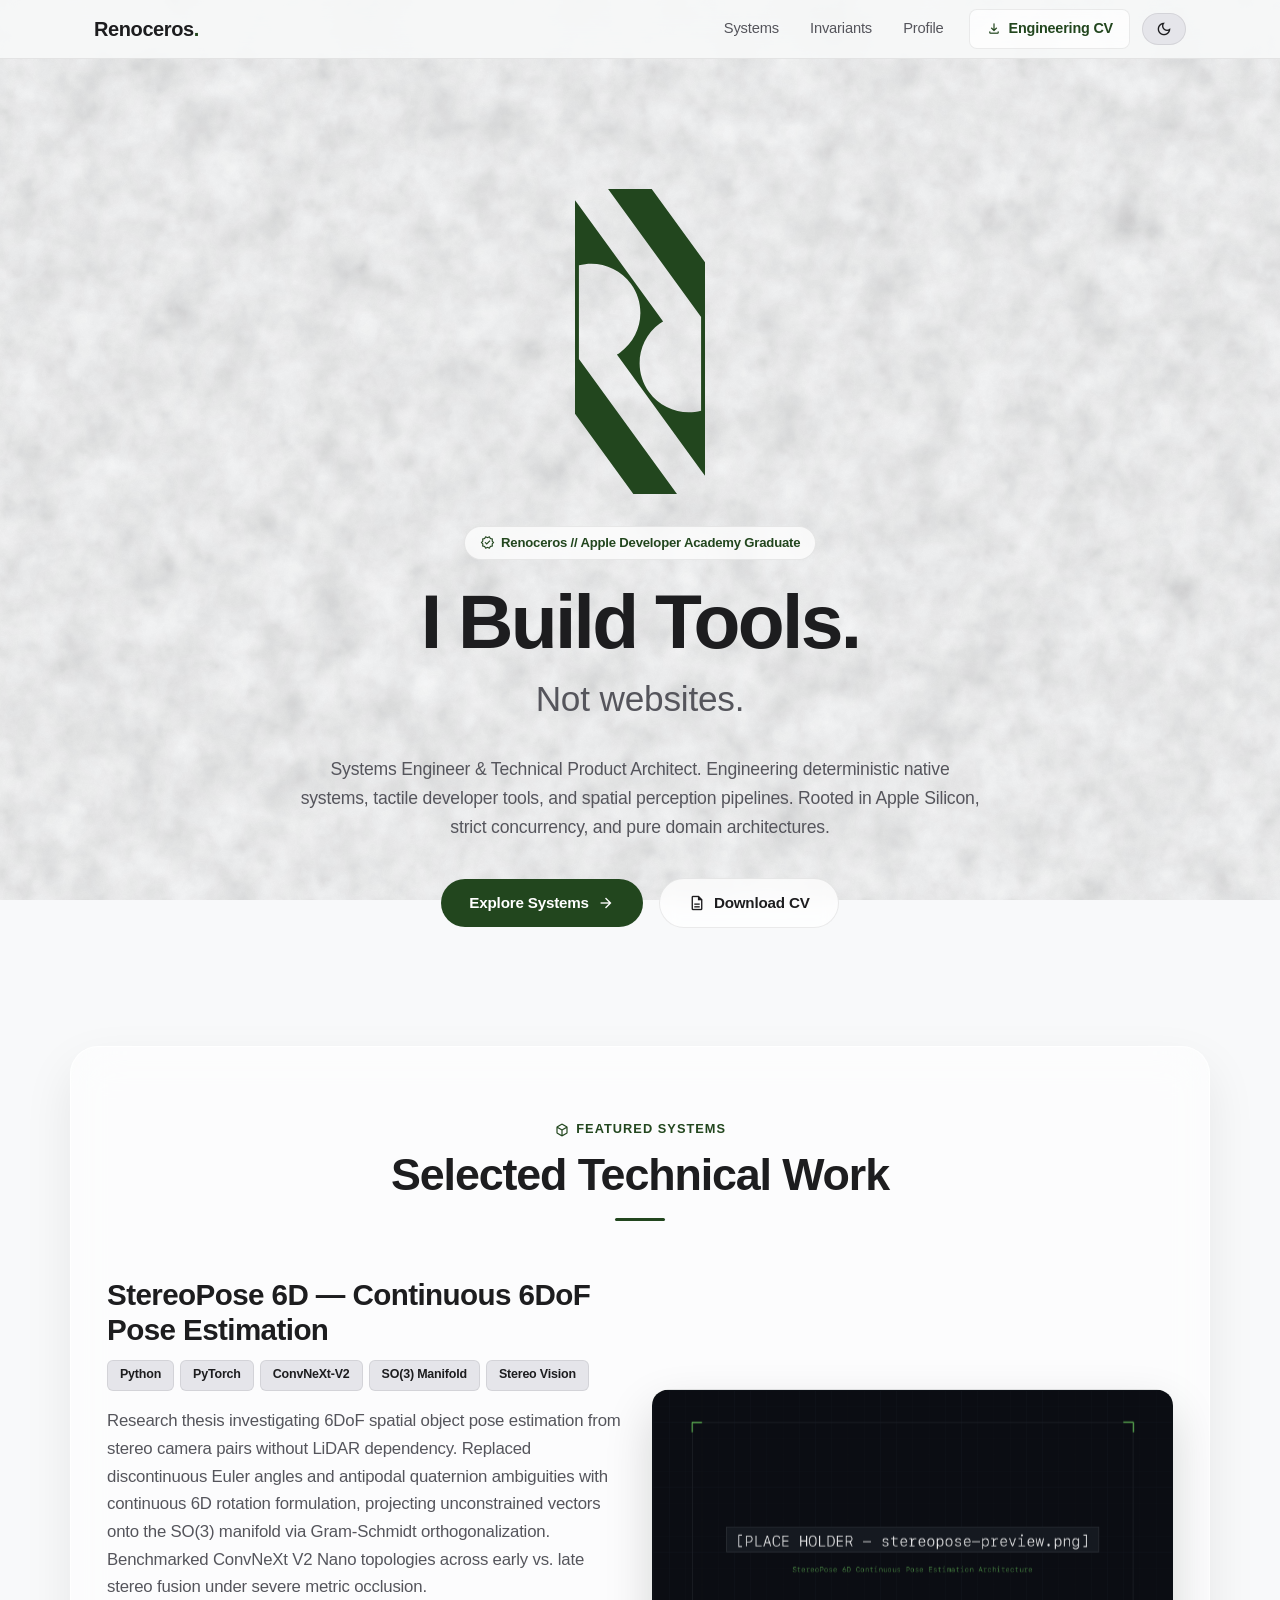
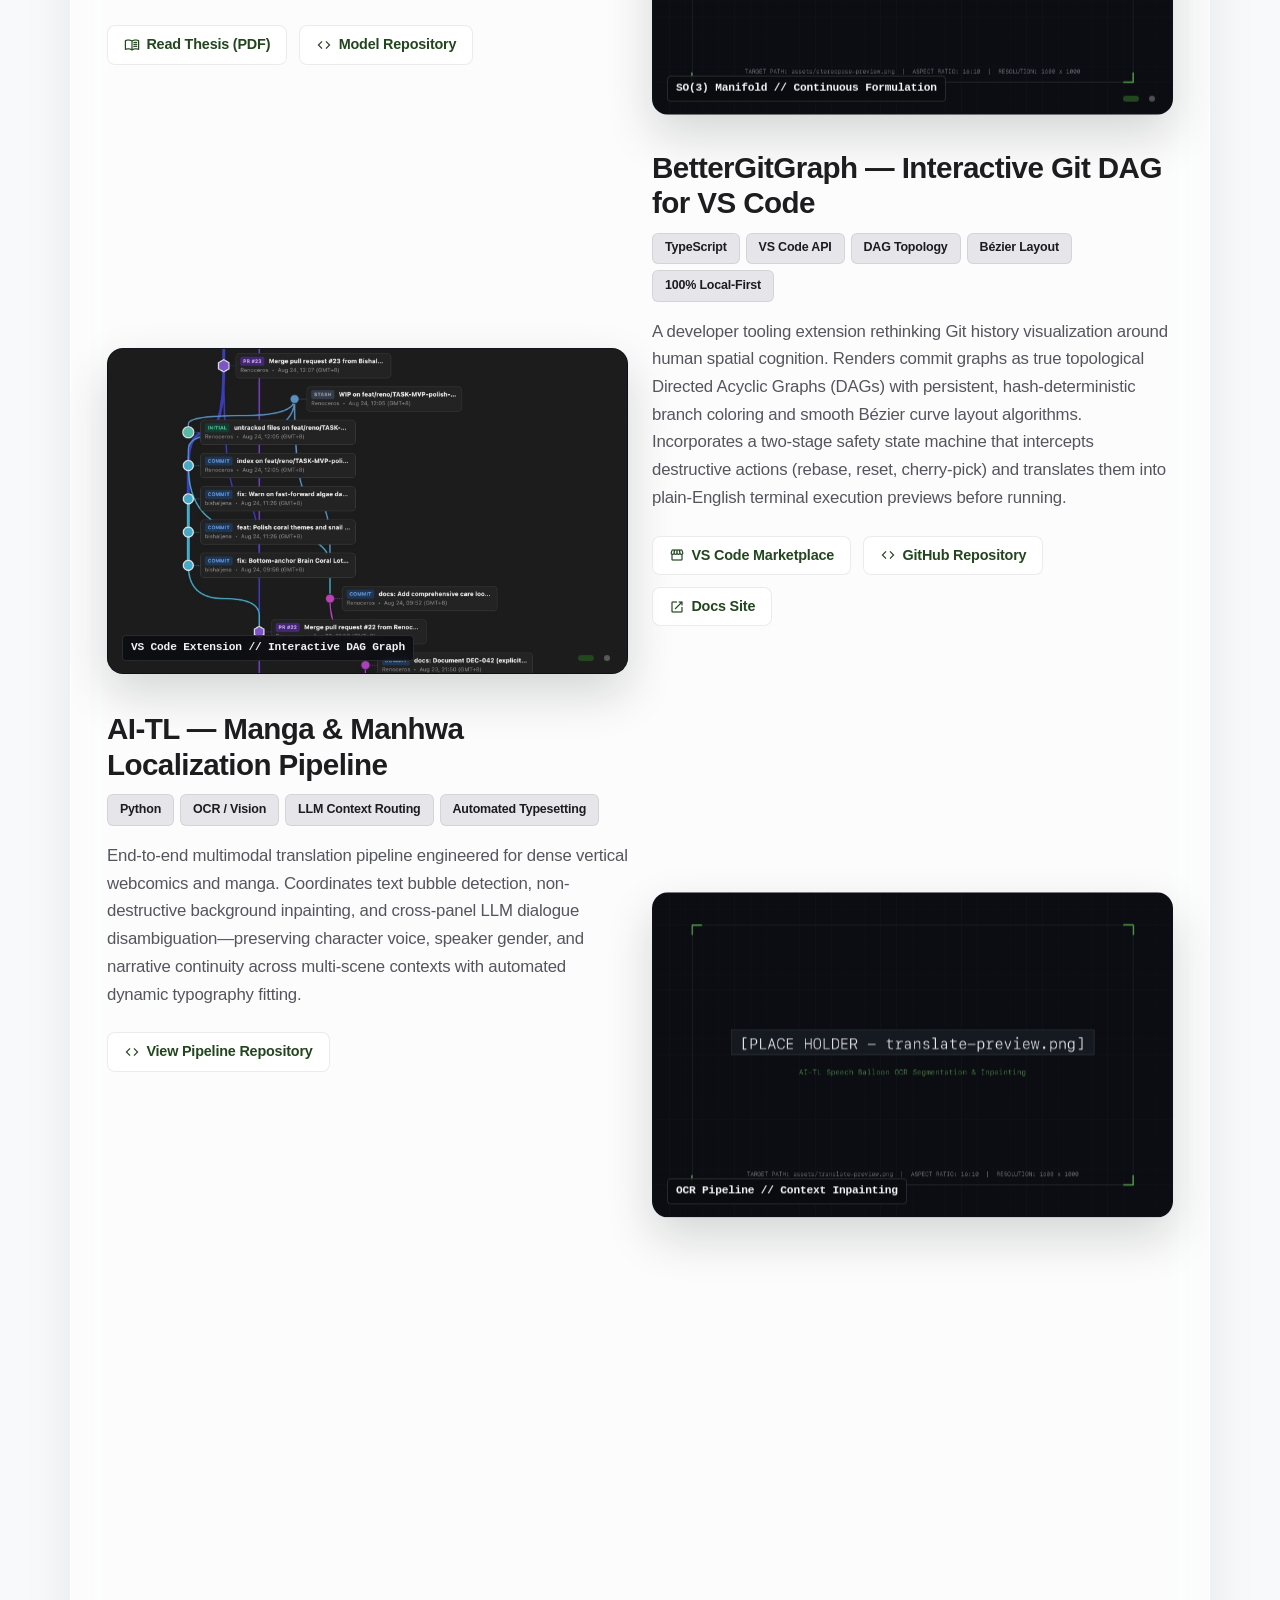
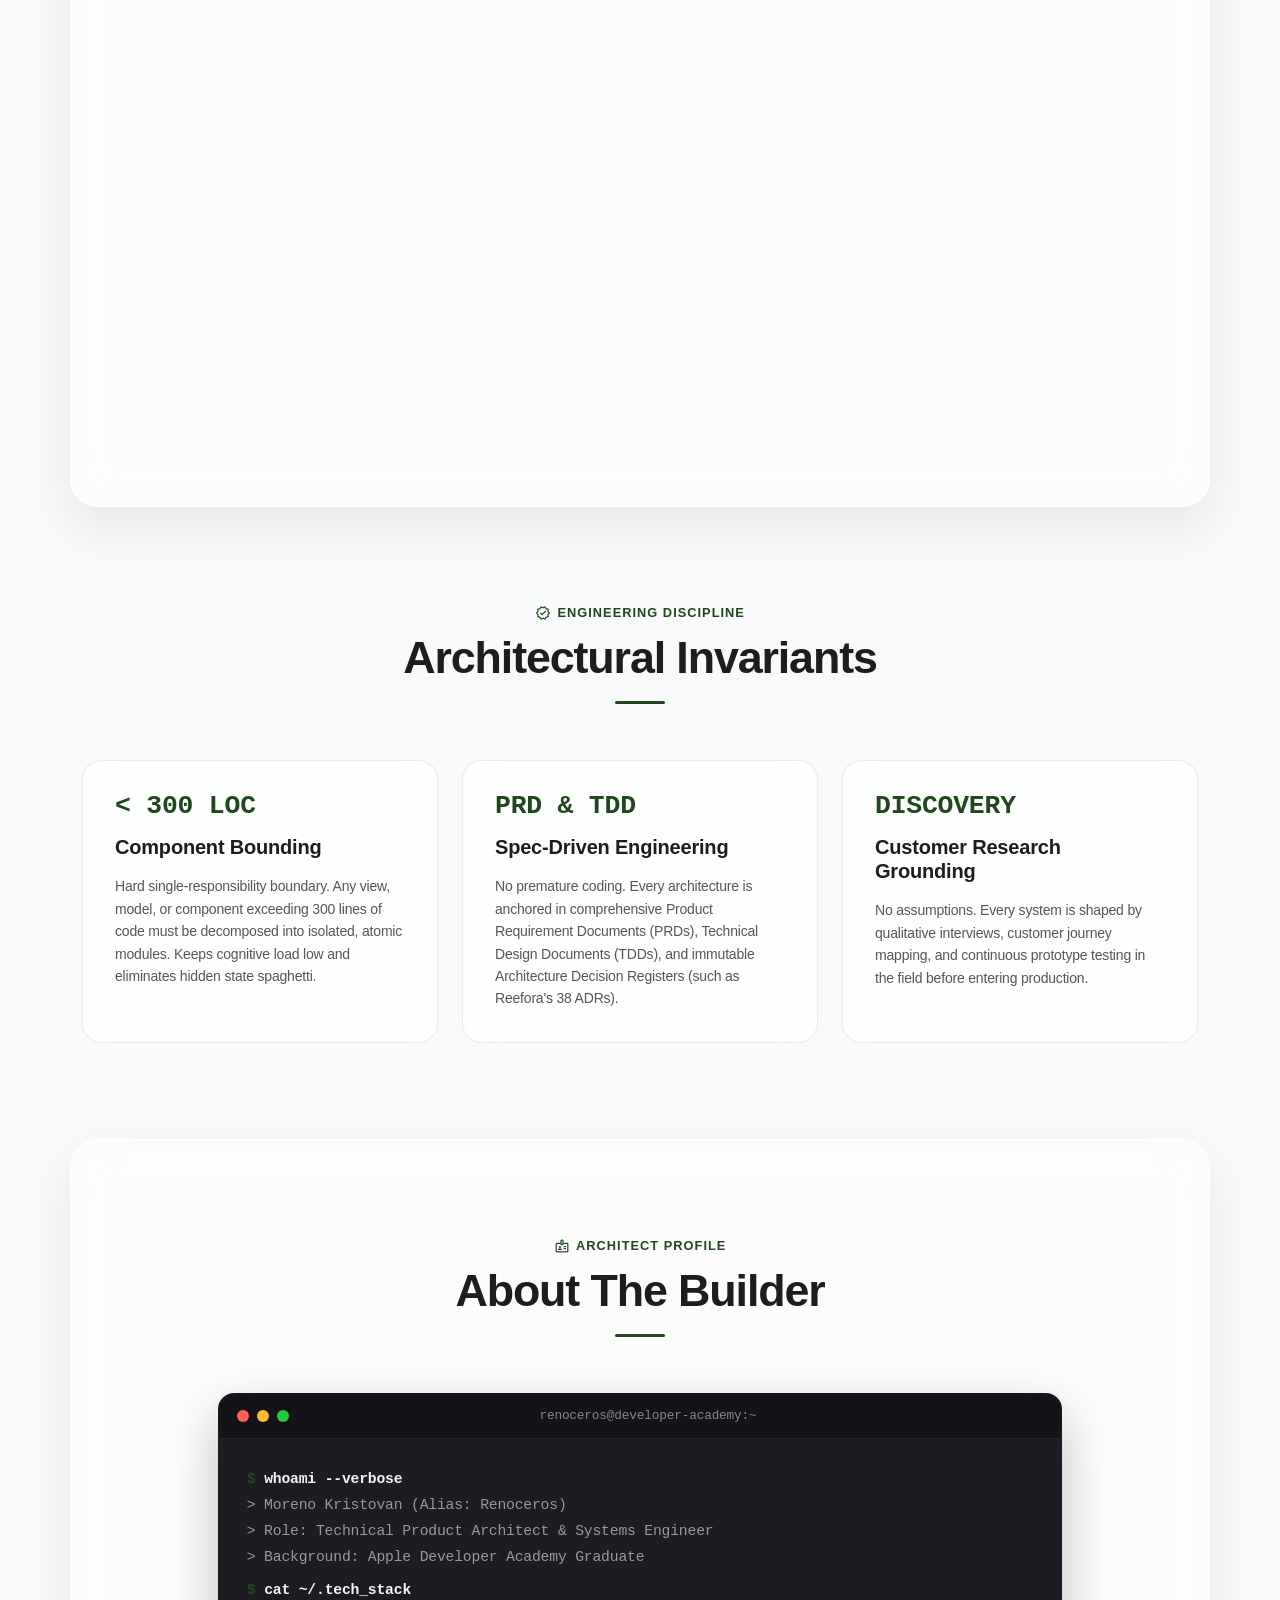
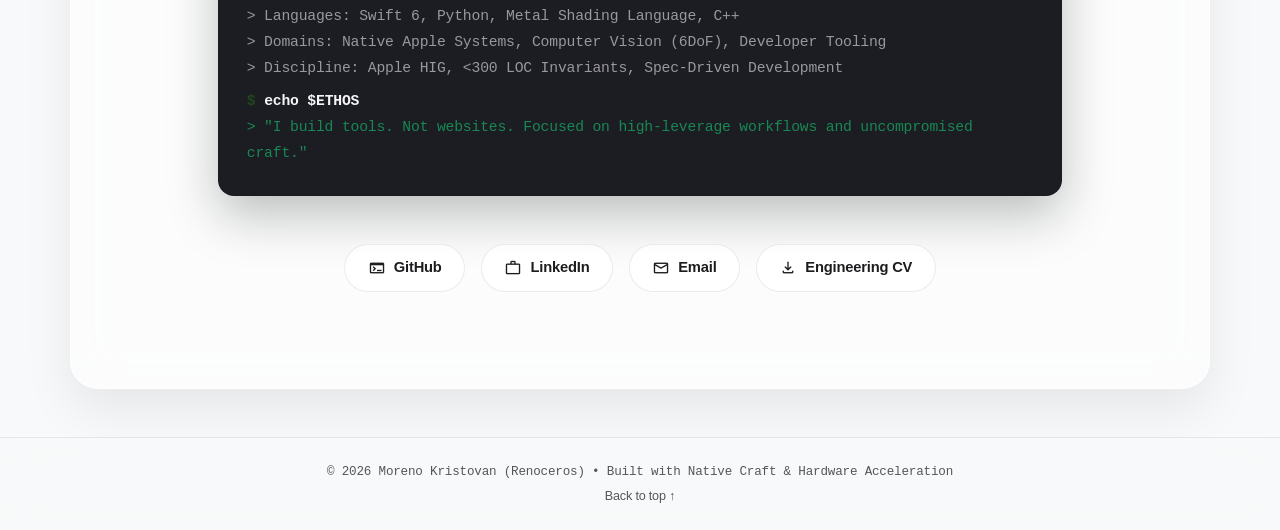
==== commit 788f8c65: "feat(assets): replace vector placeholders with standardized 1600x1000 PNGs labeled [PLACE HOLDER - <" ====
--- a/index.html
+++ b/index.html
@@ -149,11 +149,11 @@
               </div>
               <div class="carousel-inner h-100">
                 <div class="carousel-item active h-100">
-                  <img src="assets/stereopose-preview.svg" alt="StereoPose 6D Continuous Estimation Architecture" loading="lazy">
+                  <img src="assets/stereopose-preview.png" alt="StereoPose 6D Continuous Estimation Architecture" loading="lazy">
                   <div class="slide-caption-tag">SO(3) Manifold // Continuous Formulation</div>
                 </div>
                 <div class="carousel-item h-100">
-                  <img src="assets/exhibition-03.svg" alt="StereoPose Research Thesis Defense" loading="lazy">
+                  <img src="assets/exhibition-03.png" alt="StereoPose Research Thesis Defense" loading="lazy">
                   <div class="slide-caption-tag">Fieldwork // Architecture Clinic &amp; Defense</div>
                 </div>
               </div>
@@ -252,7 +252,7 @@
             <div id="carousel-aitl" class="carousel slide carousel-fade h-100" data-bs-ride="carousel" data-bs-interval="5000">
               <div class="carousel-inner h-100">
                 <div class="carousel-item active h-100">
-                  <img src="assets/translate-preview.svg" alt="AI-TL Localization Pipeline Interface" loading="lazy">
+                  <img src="assets/translate-preview.png" alt="AI-TL Localization Pipeline Interface" loading="lazy">
                   <div class="slide-caption-tag">OCR Pipeline // Context Inpainting</div>
                 </div>
               </div>
@@ -273,7 +273,7 @@
               </div>
               <div class="carousel-inner h-100">
                 <div class="carousel-item active h-100">
-                  <img src="assets/hapticle-preview.svg" alt="Hapticle Physical Simulation Engine" loading="lazy">
+                  <img src="assets/hapticle-preview.png" alt="Hapticle Physical Simulation Engine" loading="lazy">
                   <div class="slide-caption-tag">CoreHaptics // Transient Waveform Synthesis</div>
                 </div>
                 <div class="carousel-item h-100">
@@ -342,15 +342,15 @@
               </div>
               <div class="carousel-inner h-100">
                 <div class="carousel-item active h-100">
-                  <img src="assets/reefora-preview.svg" alt="Reefora 2.5D Marine Sandbox" loading="lazy">
+                  <img src="assets/reefora-preview.png" alt="Reefora 2.5D Marine Sandbox" loading="lazy">
                   <div class="slide-caption-tag">2.5D Marine Sandbox // EcoEngine Model</div>
                 </div>
                 <div class="carousel-item h-100">
-                  <img src="assets/exhibition-01.svg" alt="Apple Developer Academy Demo Day" loading="lazy">
+                  <img src="assets/exhibition-01.png" alt="Apple Developer Academy Demo Day" loading="lazy">
                   <div class="slide-caption-tag">Fieldwork // Cohort Demo Day Showcase</div>
                 </div>
                 <div class="carousel-item h-100">
-                  <img src="assets/exhibition-02.svg" alt="Living Seas Bali Fieldwork Sprints" loading="lazy">
+                  <img src="assets/exhibition-02.png" alt="Living Seas Bali Fieldwork Sprints" loading="lazy">
                   <div class="slide-caption-tag">Fieldwork // Living Seas Bali Sprints</div>
                 </div>
               </div>
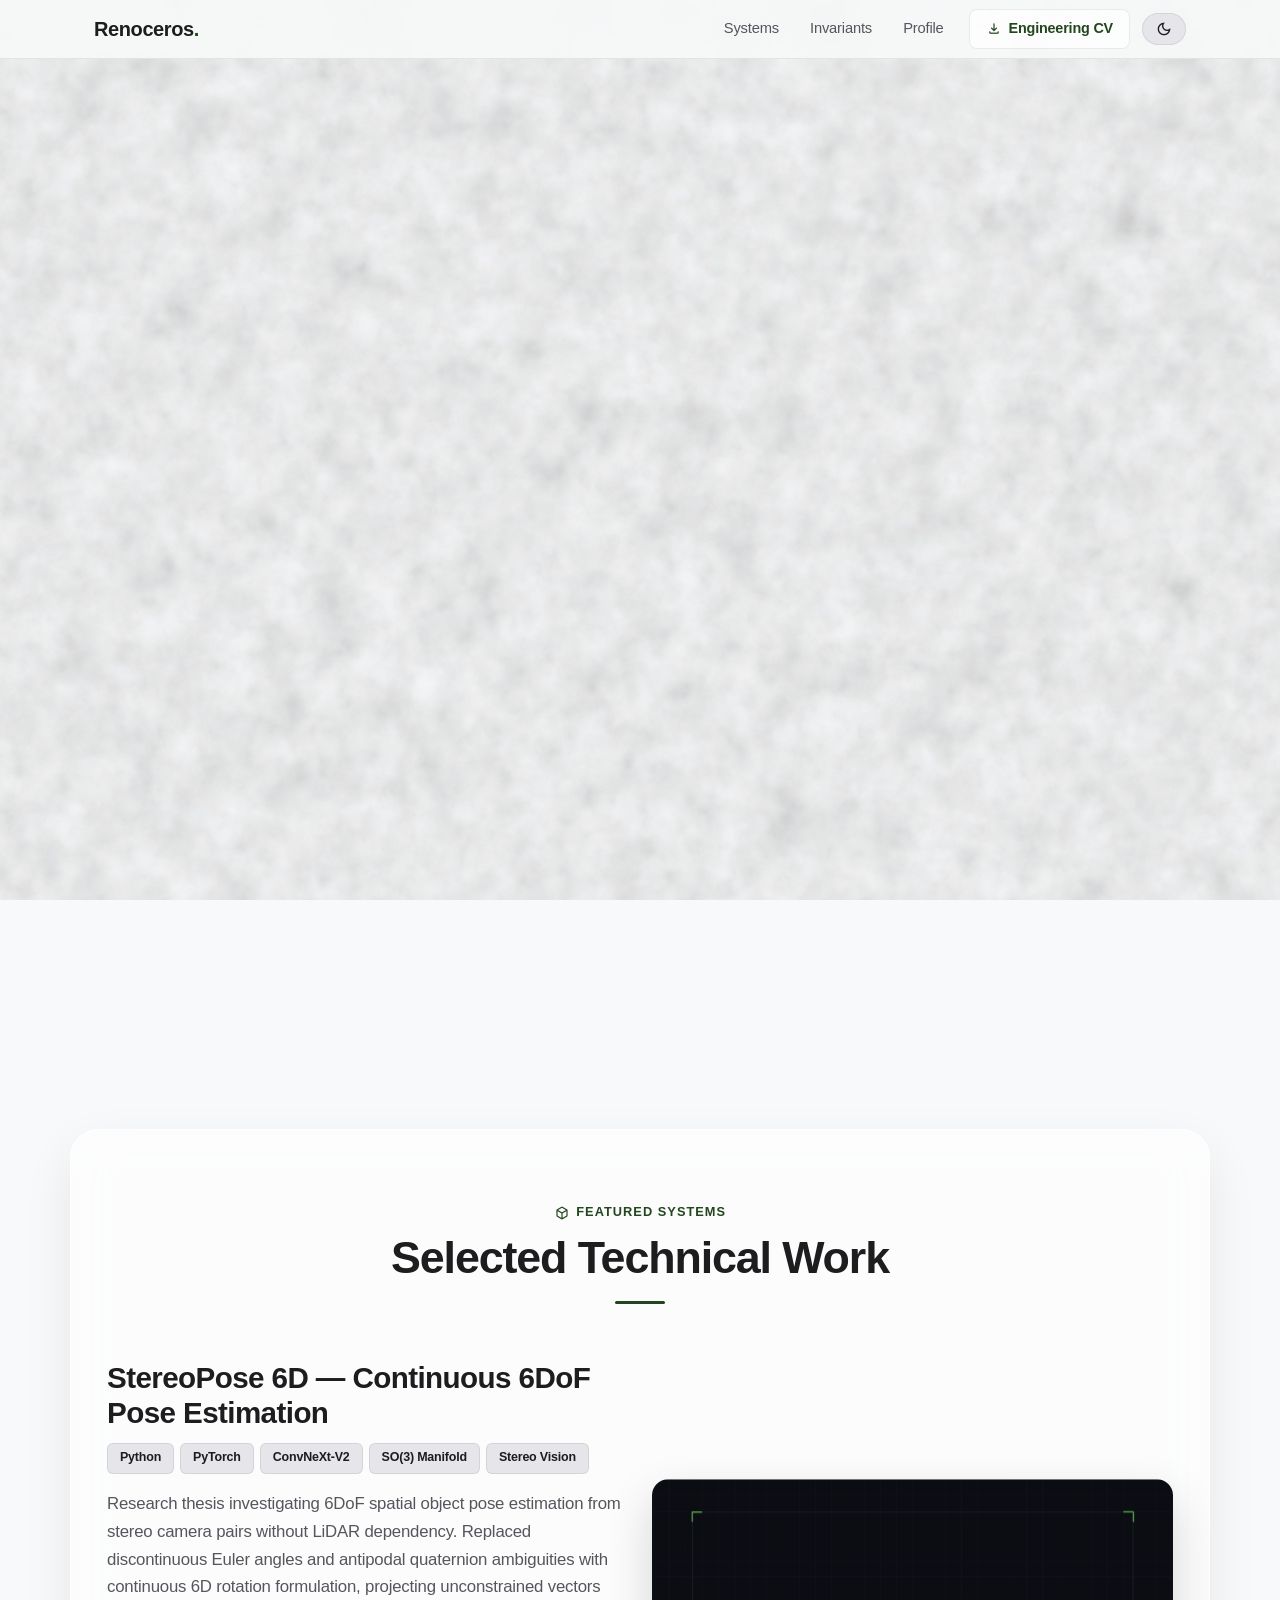
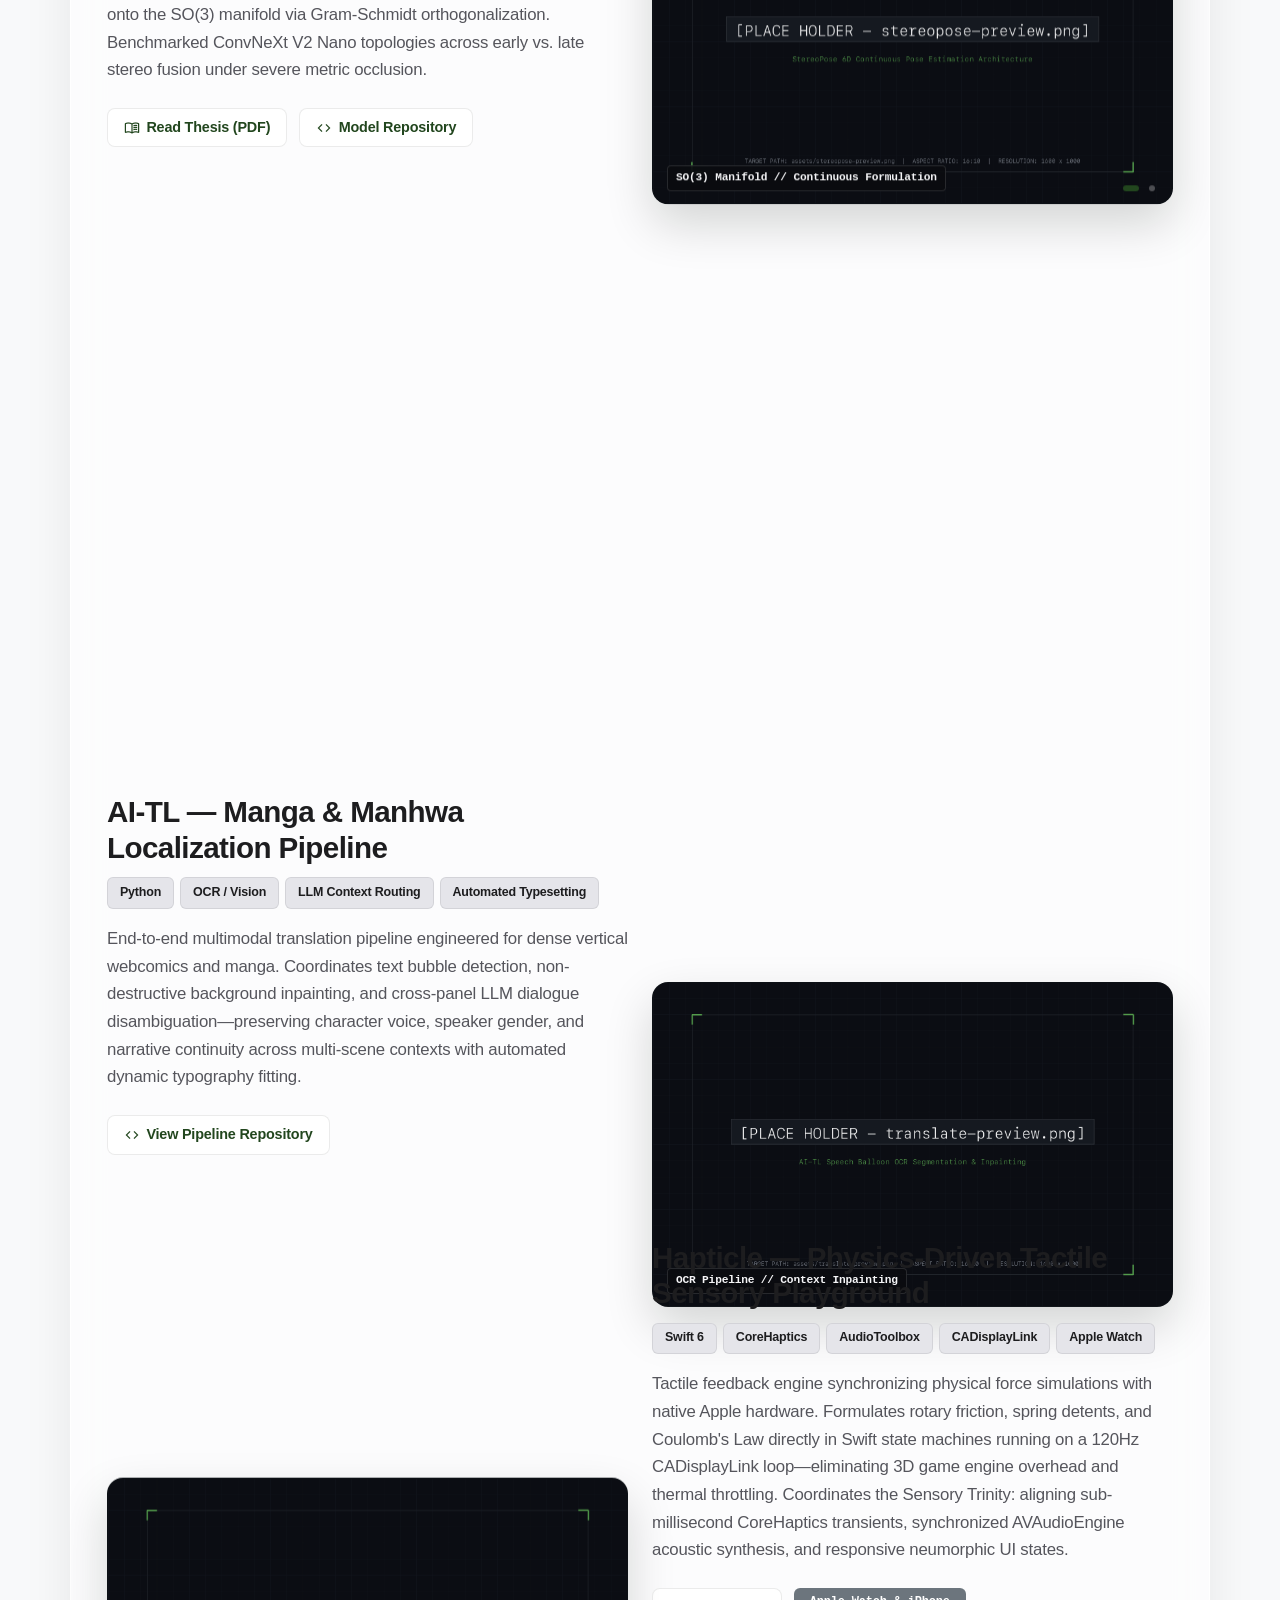
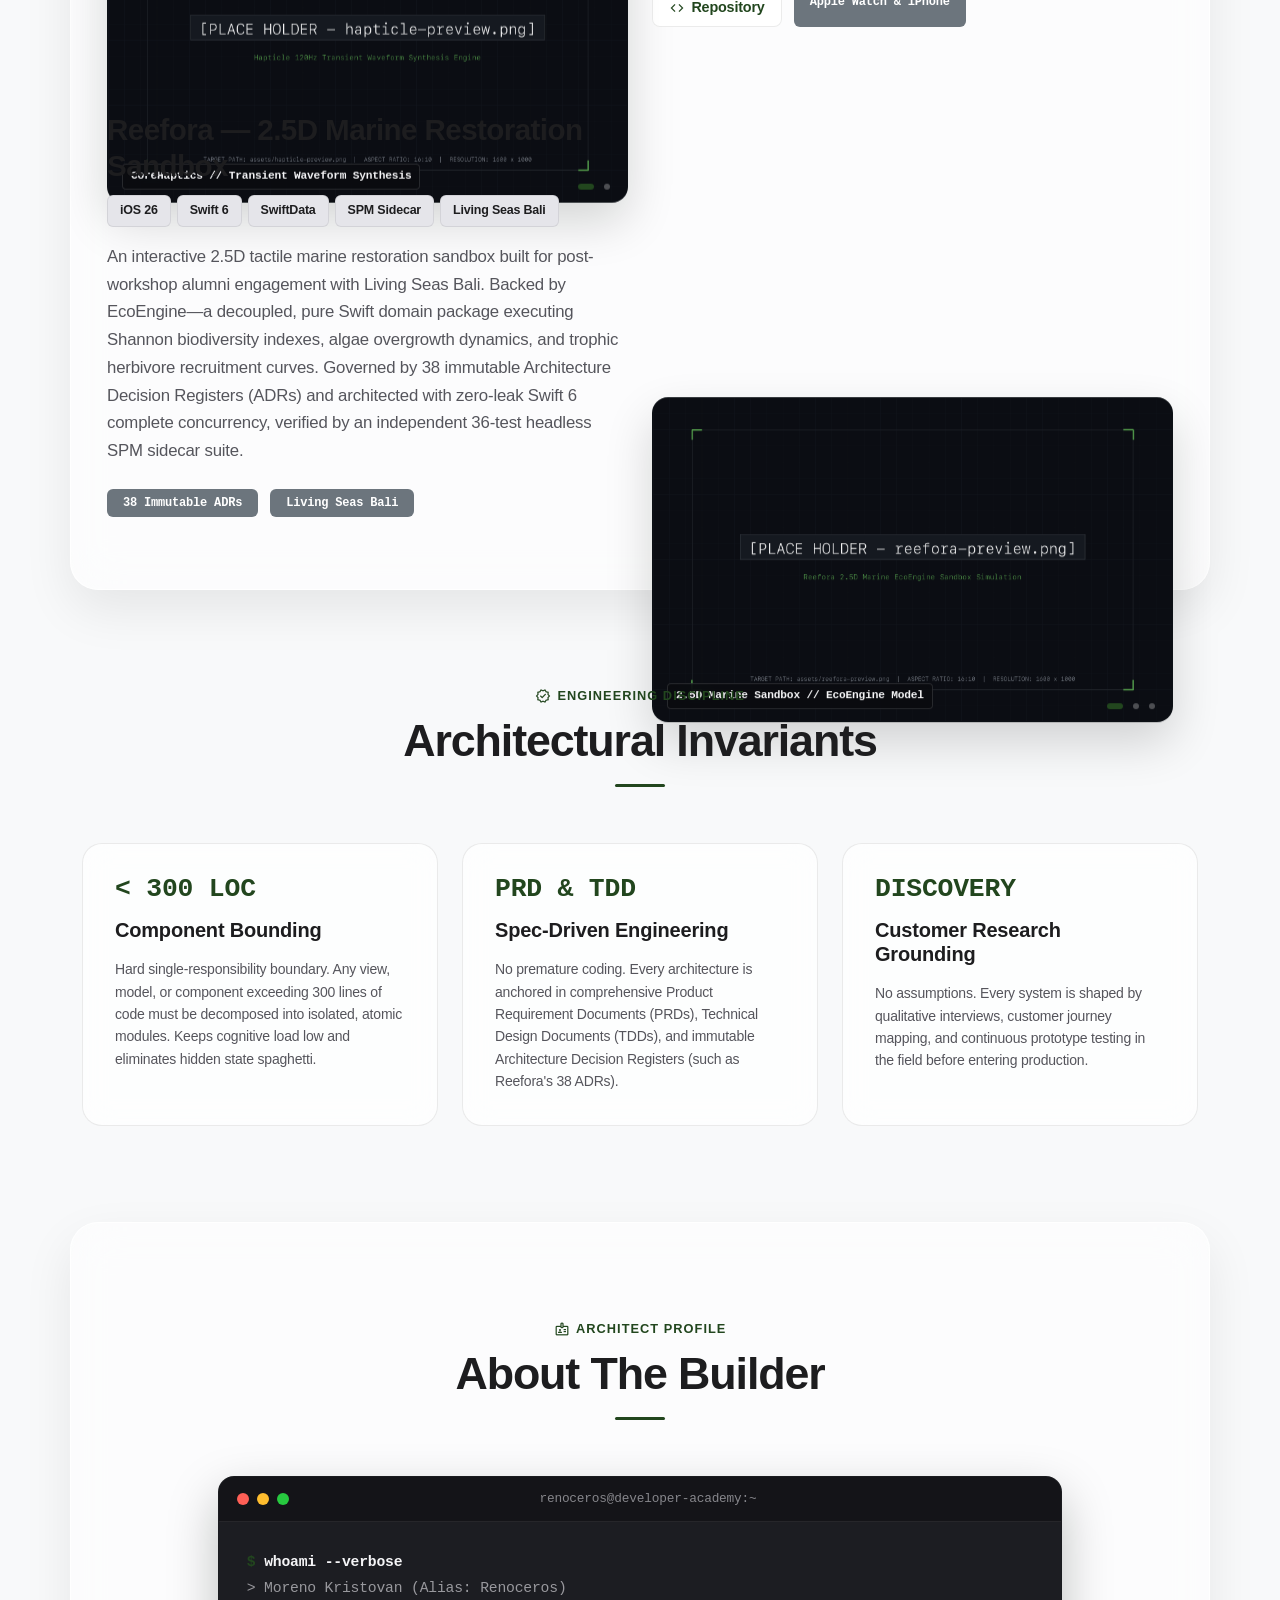
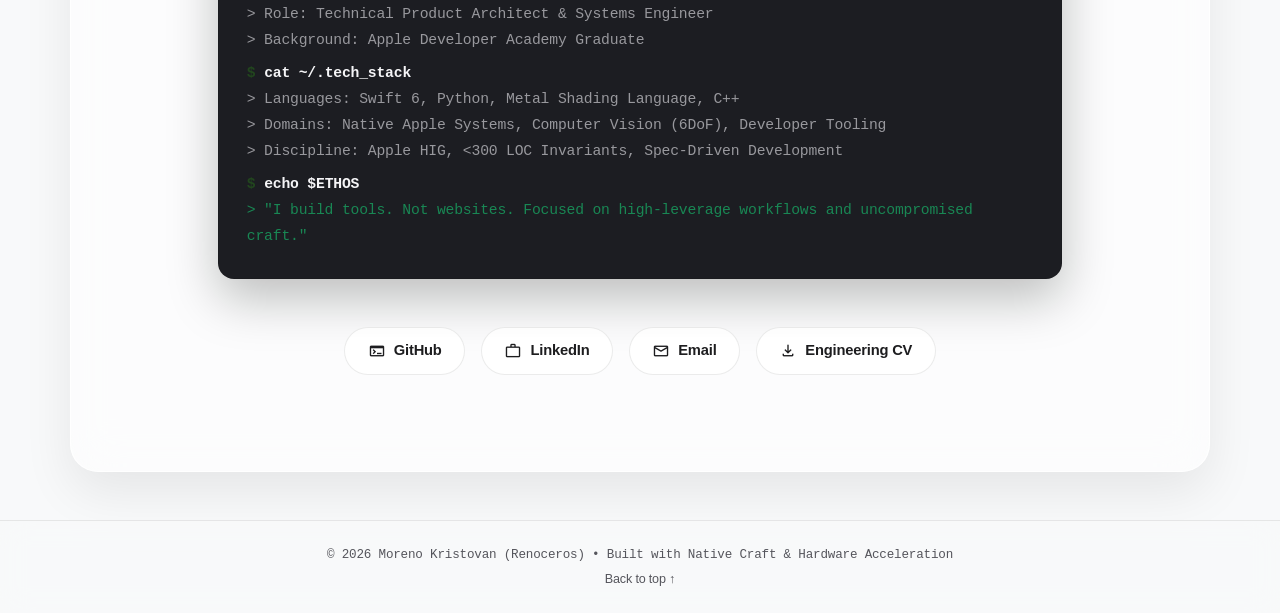
==== commit 5085ab5b: "style(copy): replace polarizing tagline with craft-focused friendly identity" ====
--- a/index.html
+++ b/index.html
@@ -82,8 +82,8 @@
         </div>
       </div>
 
-      <h1 class="hero-title tracking-tight">I Build Tools.</h1>
-      <p class="hero-subtitle">Not websites.</p>
+      <h1 class="hero-title tracking-tight">Crafting systems, tools, and tactile experiences.</h1>
+      <p class="hero-subtitle">Where rigorous engineering meets thoughtful product design.</p>
 
       <p class="hero-description">
         Systems Engineer &amp; Technical Product Architect. Engineering deterministic native systems, tactile developer tools, and spatial perception pipelines. Rooted in Apple Silicon, strict concurrency, and pure domain architectures.
--- a/style.css
+++ b/style.css
@@ -1,7 +1,7 @@
 /* ==========================================================================
    RENOCEROS PORTFOLIO — style.css
    Author: Moreno Kristovan (Renoceros)
-   Philosophy: "I Build Tools. Not websites."
+   Philosophy: "Crafting systems, tools, and tactile experiences."
    Architecture: Apple HIG Minimalist Native Glass & 2-Layer Noise Engine
    ========================================================================== */
 
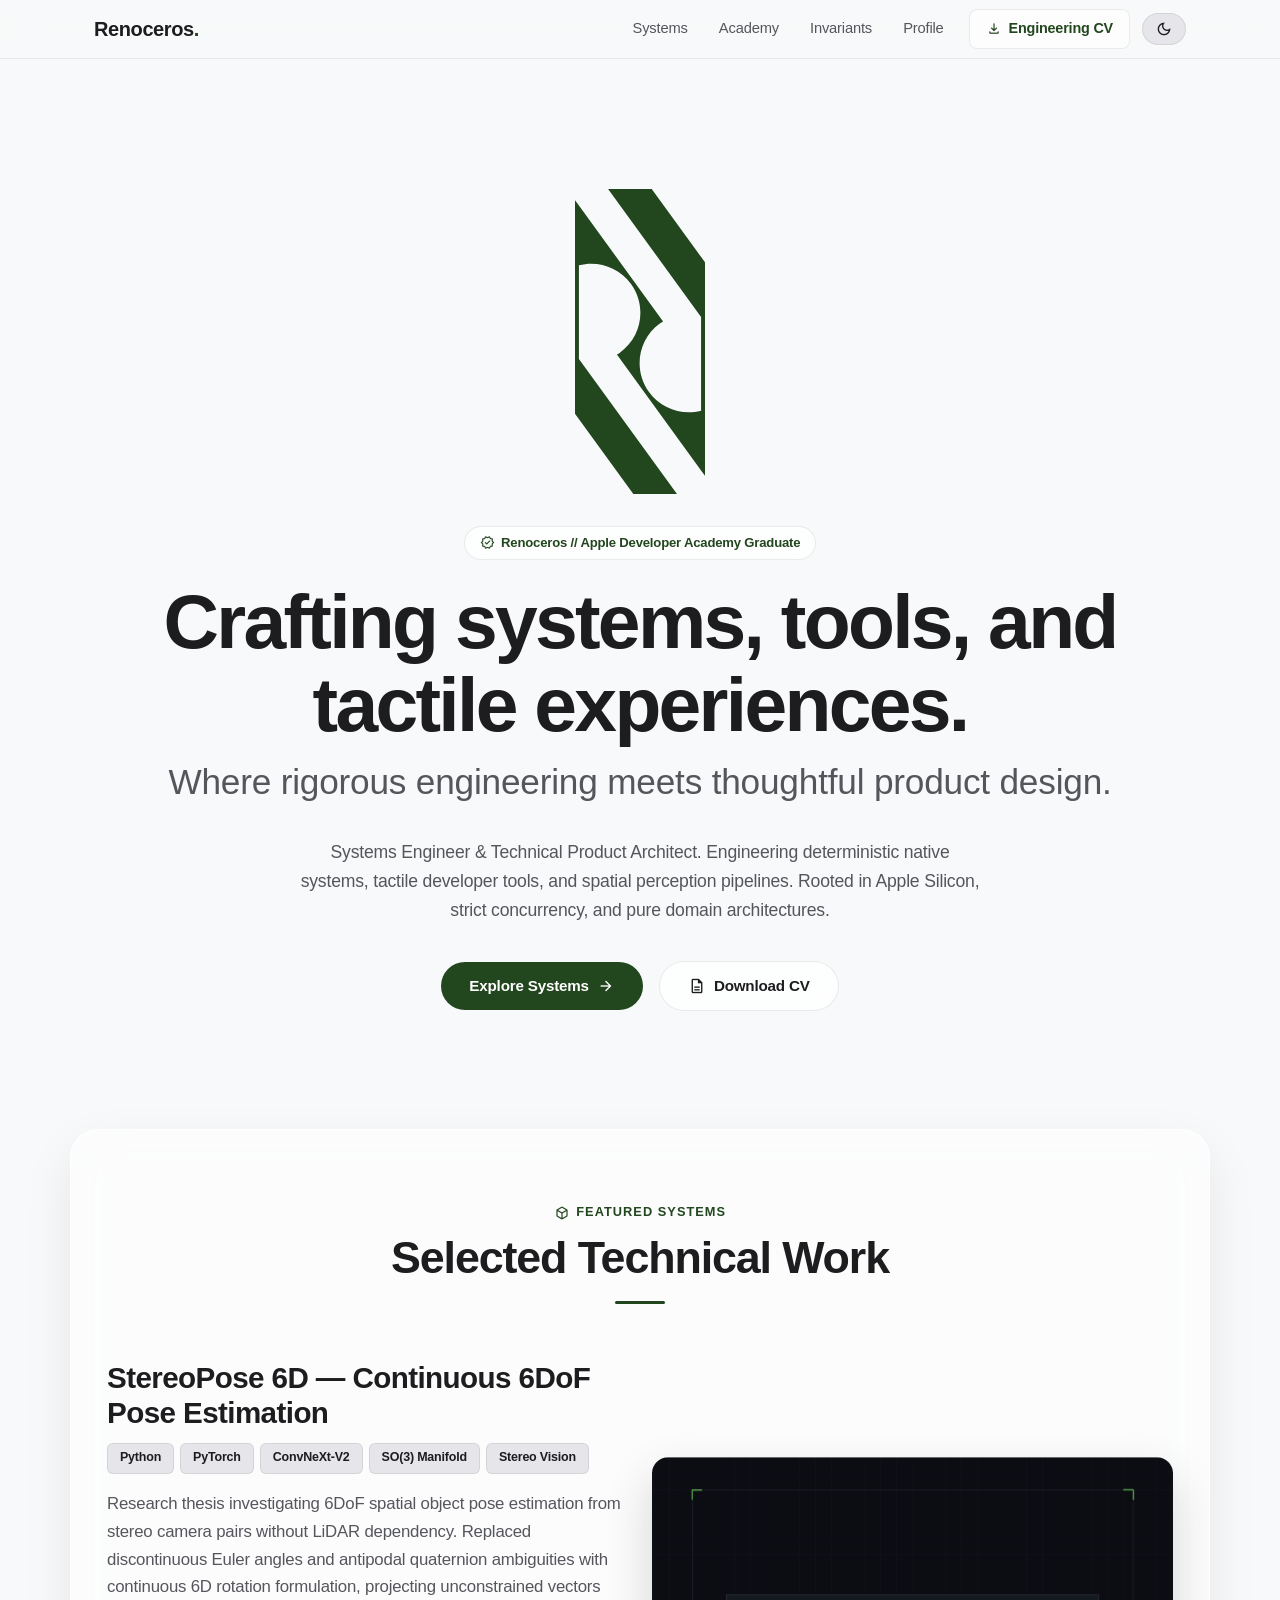
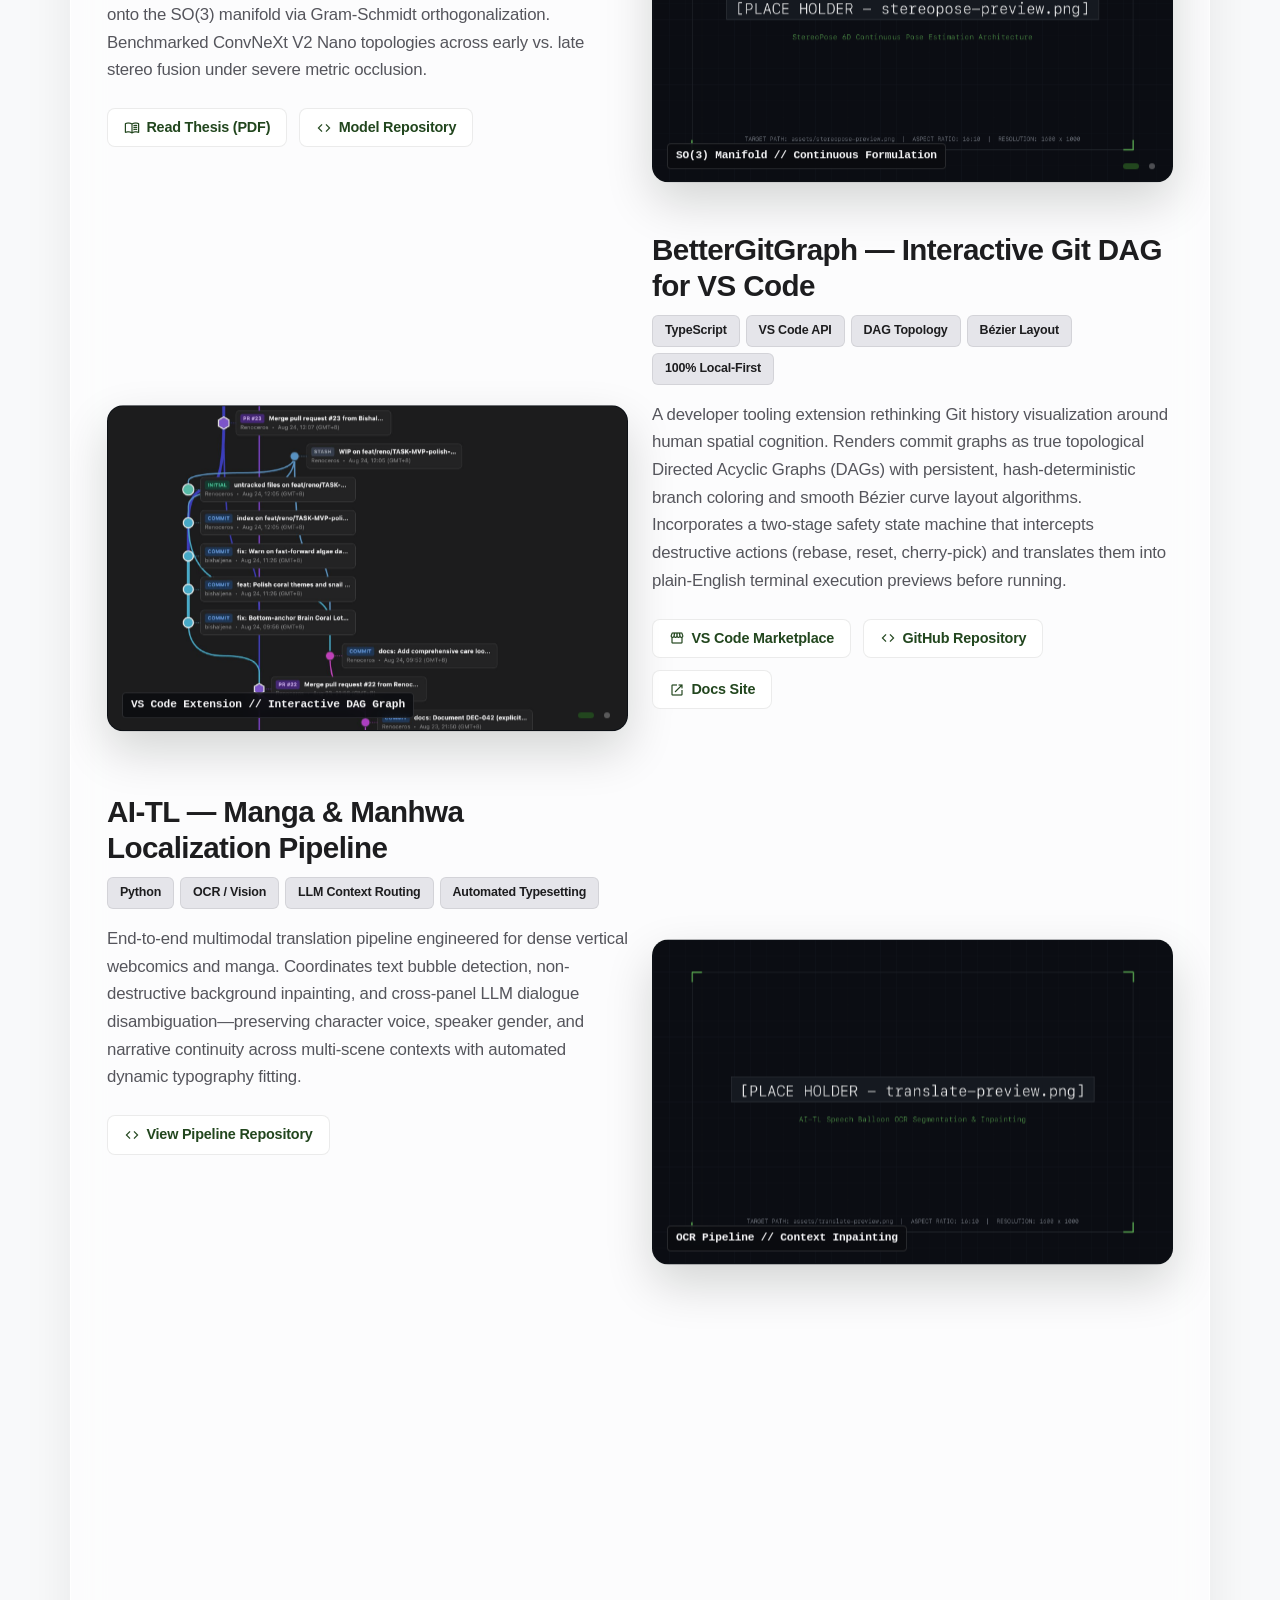
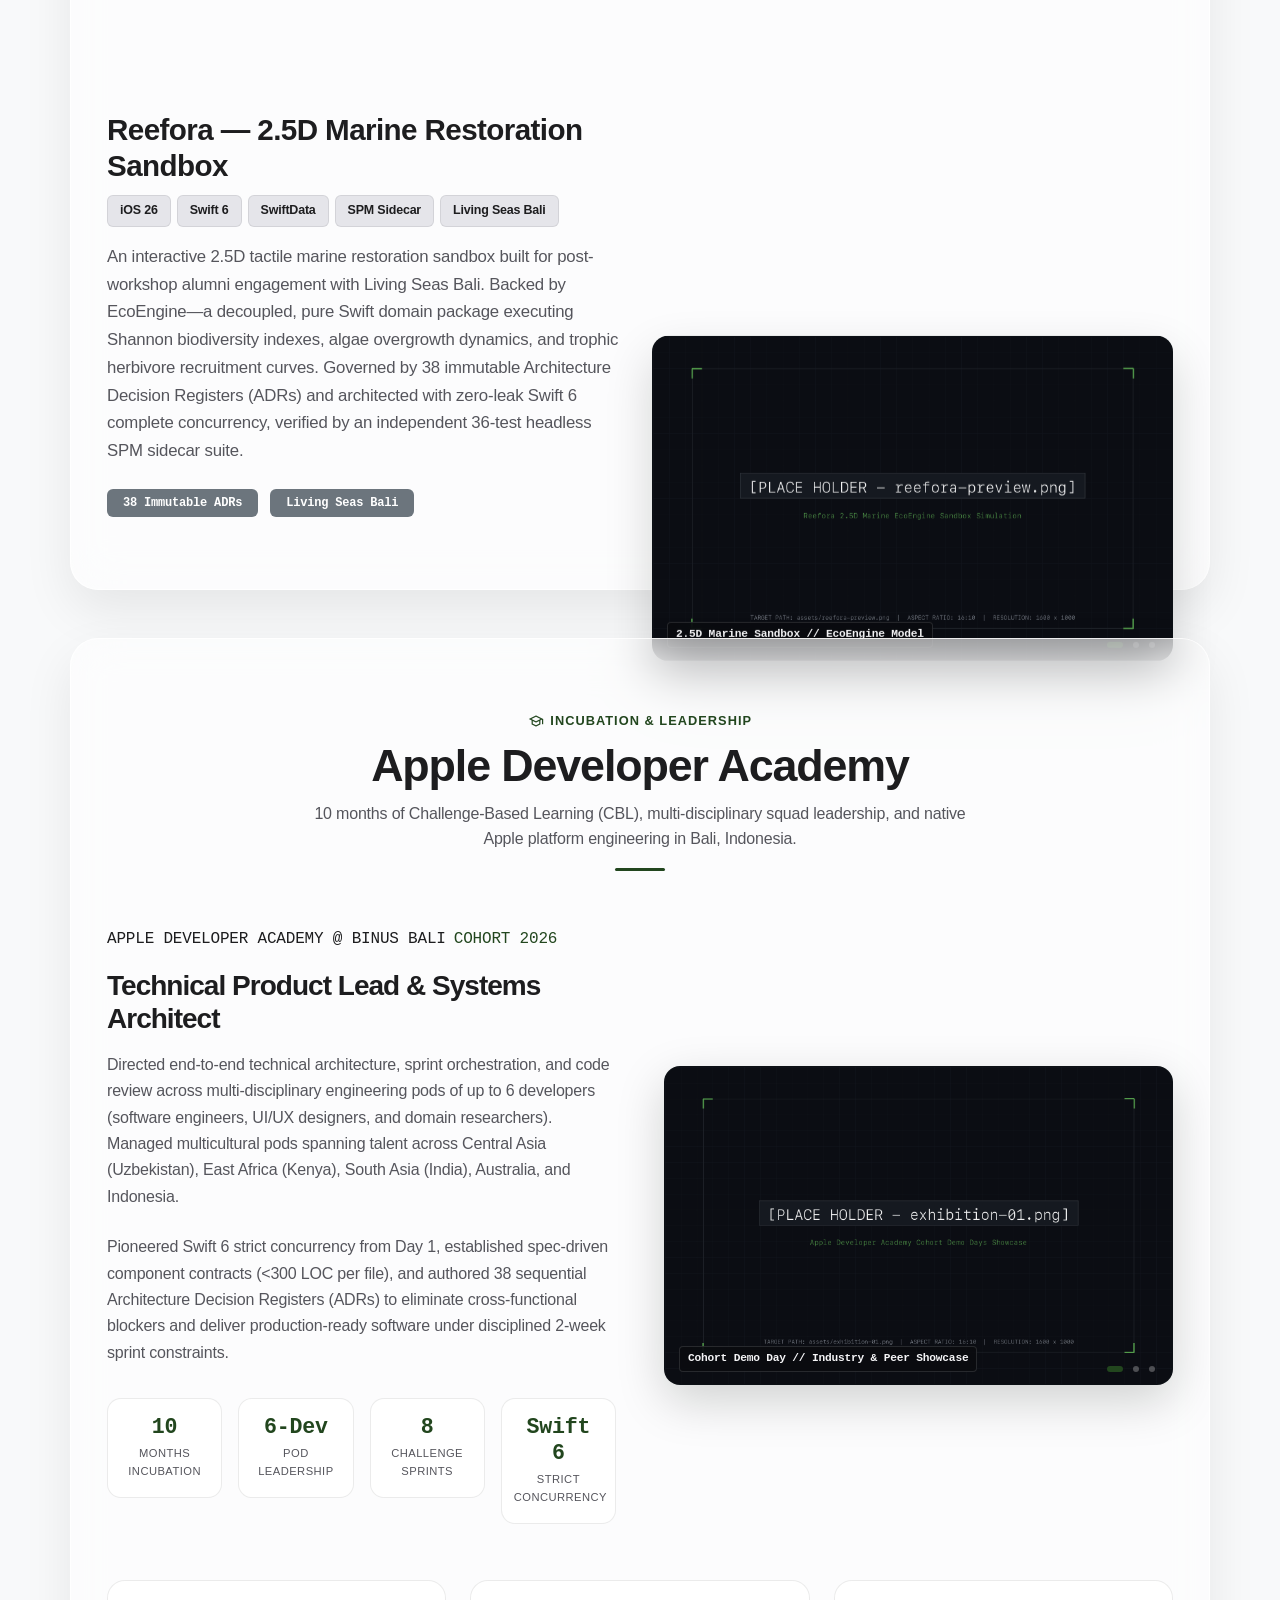
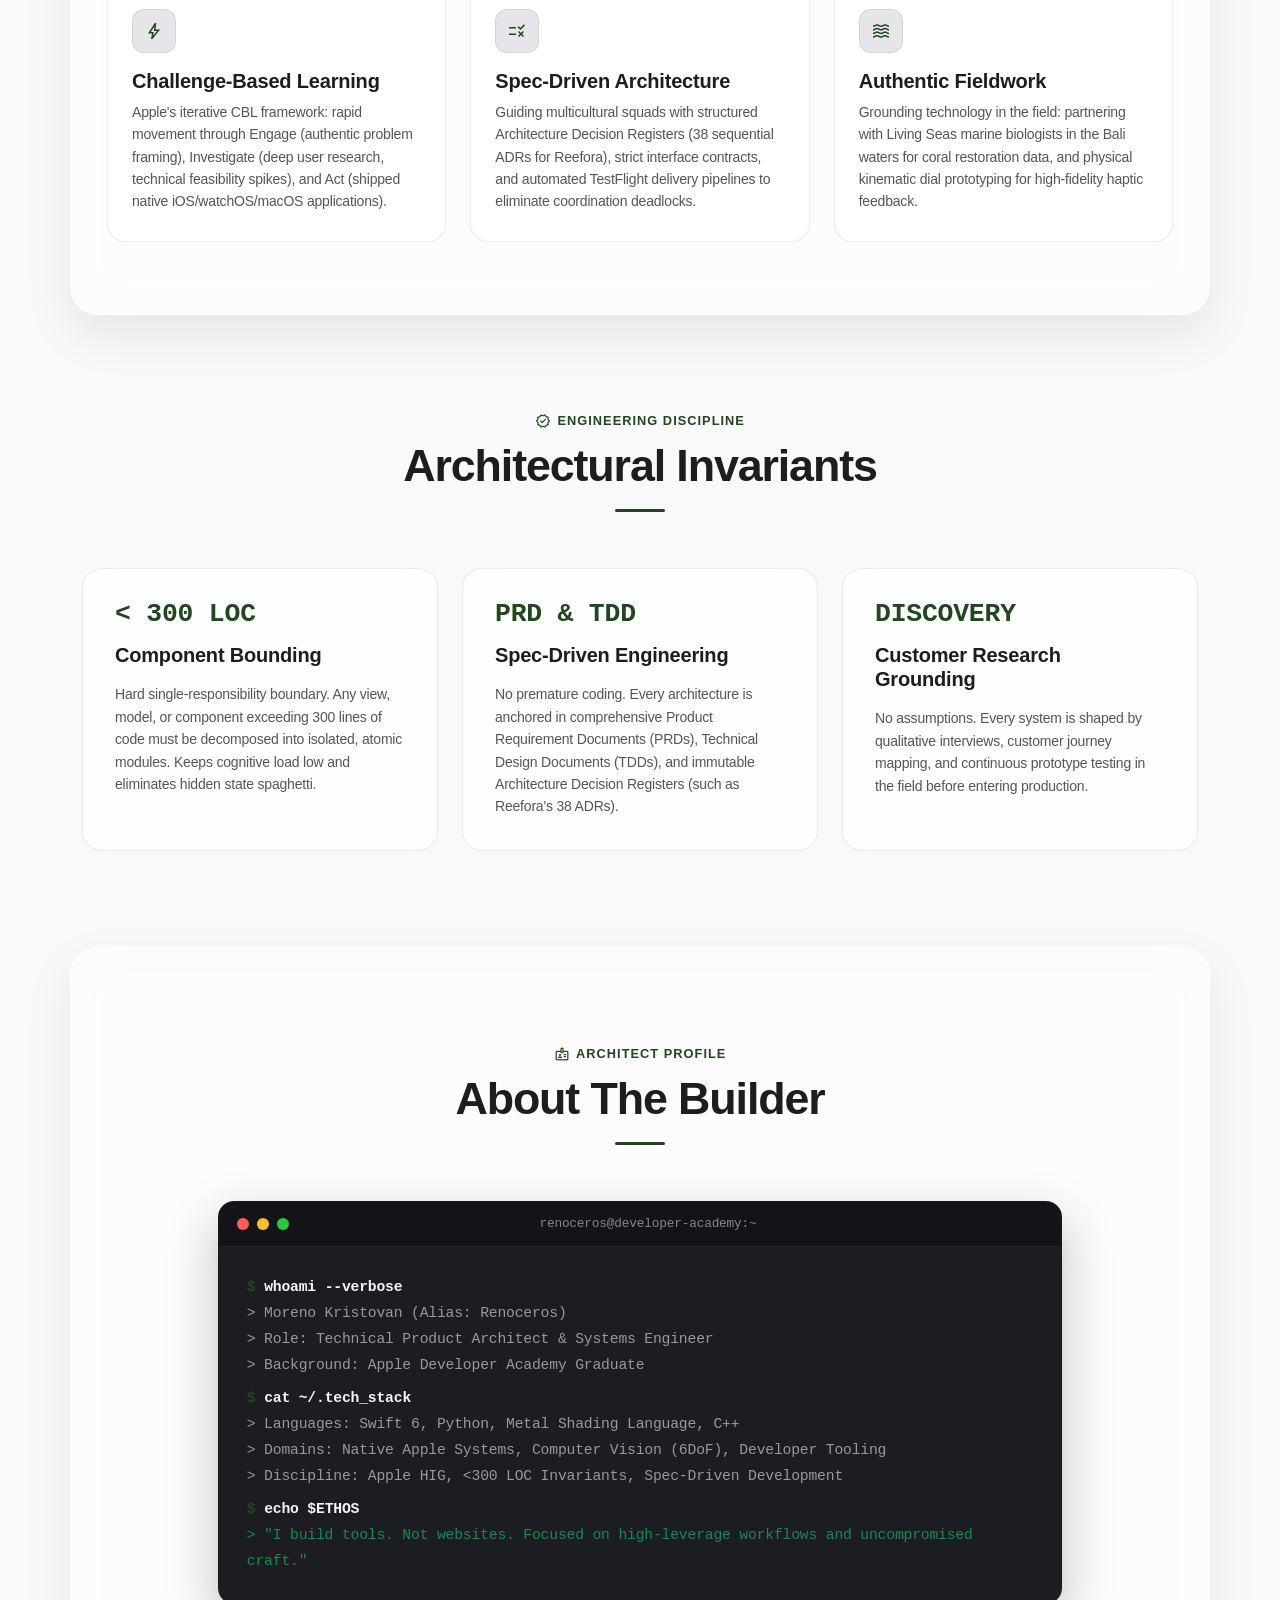
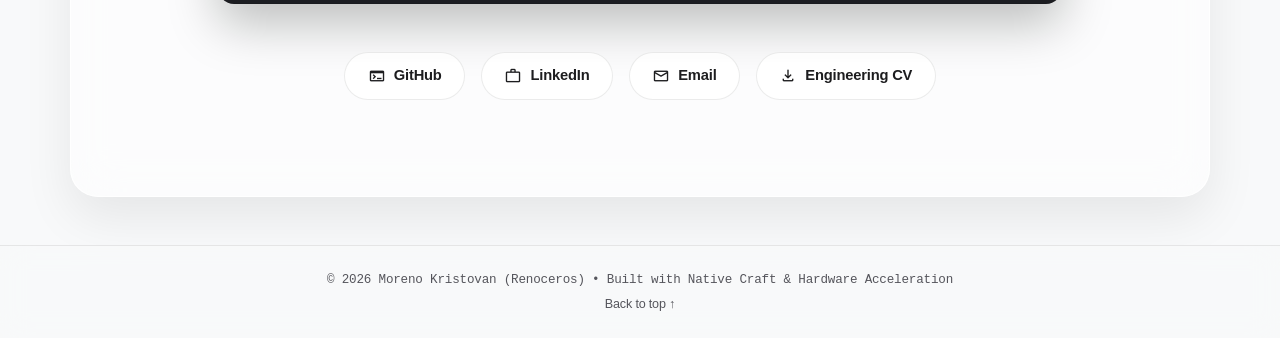
==== commit 7c1079c7: "feat(portfolio): remove perlin noise bg and add dedicated Apple Developer Academy leadership section" ====
--- a/index.html
+++ b/index.html
@@ -26,12 +26,6 @@
 </head>
 <body>
 
-  <!-- Animated 2-Layer Noise Background (Hardware Accelerated, Smooth Parallax Drift) -->
-  <div class="bg-noise-container" aria-hidden="true">
-    <div class="bg-noise-layer-1" id="noiseLayer1"></div>
-    <div class="bg-noise-layer-2" id="noiseLayer2"></div>
-  </div>
-
   <!-- Top Navigation -->
   <nav class="navbar navbar-expand-lg fixed-top">
     <div class="container px-4">
@@ -45,6 +39,9 @@
         <ul class="navbar-nav align-items-lg-center gap-1 my-3 my-lg-0">
           <li class="nav-item">
             <a class="nav-link" href="#projects">Systems</a>
+          </li>
+          <li class="nav-item">
+            <a class="nav-link" href="#academy">Academy</a>
           </li>
           <li class="nav-item">
             <a class="nav-link" href="#invariants">Invariants</a>
@@ -367,6 +364,141 @@
 
     </div>
   </main>
+
+  <!-- Apple Developer Academy Section -->
+  <section id="academy" class="container py-5 my-5 glass-node">
+    <div class="px-3 px-md-4 py-4">
+      <div class="section-header text-center reveal-bottom">
+        <span class="section-label">
+          <span class="material-symbols-outlined">school</span>
+          <span>Incubation &amp; Leadership</span>
+        </span>
+        <h2 class="section-heading">Apple Developer Academy</h2>
+        <p class="section-subheading text-muted mt-2 mx-auto" style="max-width: 680px;">
+          10 months of Challenge-Based Learning (CBL), multi-disciplinary squad leadership, and native Apple platform engineering in Bali, Indonesia.
+        </p>
+        <div class="section-divider"></div>
+      </div>
+
+      <!-- Academy Core Overview & Media Showcase -->
+      <div class="row align-items-center g-5 mb-5">
+        <div class="col-lg-6 reveal-left">
+          <div class="d-flex align-items-center gap-2 mb-3 flex-wrap">
+            <span class="badge-subtle font-mono">APPLE DEVELOPER ACADEMY @ BINUS BALI</span>
+            <span class="badge-subtle font-mono text-accent">COHORT 2026</span>
+          </div>
+
+          <h3 class="fw-bold mb-3 tracking-tight">Technical Product Lead &amp; Systems Architect</h3>
+          <p class="text-muted mb-4 leading-relaxed">
+            Directed end-to-end technical architecture, sprint orchestration, and code review across multi-disciplinary engineering pods of up to 6 developers (software engineers, UI/UX designers, and domain researchers). Managed multicultural pods spanning talent across Central Asia (Uzbekistan), East Africa (Kenya), South Asia (India), Australia, and Indonesia.
+          </p>
+          <p class="text-muted mb-4 leading-relaxed">
+            Pioneered Swift 6 strict concurrency from Day 1, established spec-driven component contracts (&lt;300 LOC per file), and authored 38 sequential Architecture Decision Registers (ADRs) to eliminate cross-functional blockers and deliver production-ready software under disciplined 2-week sprint constraints.
+          </p>
+
+          <!-- Academy Metric Highlights -->
+          <div class="row g-3 pt-2">
+            <div class="col-6 col-sm-3">
+              <div class="academy-stat-box">
+                <div class="stat-num text-accent">10</div>
+                <div class="stat-lbl">Months Incubation</div>
+              </div>
+            </div>
+            <div class="col-6 col-sm-3">
+              <div class="academy-stat-box">
+                <div class="stat-num text-accent">6-Dev</div>
+                <div class="stat-lbl">Pod Leadership</div>
+              </div>
+            </div>
+            <div class="col-6 col-sm-3">
+              <div class="academy-stat-box">
+                <div class="stat-num text-accent">8</div>
+                <div class="stat-lbl">Challenge Sprints</div>
+              </div>
+            </div>
+            <div class="col-6 col-sm-3">
+              <div class="academy-stat-box">
+                <div class="stat-num text-accent">Swift 6</div>
+                <div class="stat-lbl">Strict Concurrency</div>
+              </div>
+            </div>
+          </div>
+        </div>
+
+        <div class="col-lg-6 reveal-right">
+          <div class="img-wrapper shadow-lg">
+            <div class="cv-tag">ACADEMY SPRINT FIELDWORK // BALI 2026</div>
+            <div id="carousel-academy" class="carousel slide carousel-fade h-100" data-bs-ride="carousel" data-bs-interval="4500">
+              <div class="carousel-indicators project-carousel-indicators">
+                <button type="button" data-bs-target="#carousel-academy" data-bs-slide-to="0" class="active" aria-current="true" aria-label="Slide 1"></button>
+                <button type="button" data-bs-target="#carousel-academy" data-bs-slide-to="1" aria-label="Slide 2"></button>
+                <button type="button" data-bs-target="#carousel-academy" data-bs-slide-to="2" aria-label="Slide 3"></button>
+              </div>
+              <div class="carousel-inner h-100">
+                <div class="carousel-item active h-100">
+                  <img src="assets/exhibition-01.png" alt="Apple Developer Academy Demo Day Showcase" loading="lazy">
+                  <div class="slide-caption-tag">Cohort Demo Day // Industry &amp; Peer Showcase</div>
+                </div>
+                <div class="carousel-item h-100">
+                  <img src="assets/exhibition-02.png" alt="Living Seas Bali Coral Restoration Sprints" loading="lazy">
+                  <div class="slide-caption-tag">Living Seas Bali // In-Water Marine Sprints</div>
+                </div>
+                <div class="carousel-item h-100">
+                  <img src="assets/exhibition-03.png" alt="Architecture Decision Register Review" loading="lazy">
+                  <div class="slide-caption-tag">Studio Lab // Architecture Clinic &amp; ADR Reviews</div>
+                </div>
+              </div>
+              <button class="mini-carousel-nav mini-prev" type="button" data-bs-target="#carousel-academy" data-bs-slide="prev" aria-label="Previous">
+                <span class="material-symbols-outlined" style="font-size: 18px;">chevron_left</span>
+              </button>
+              <button class="mini-carousel-nav mini-next" type="button" data-bs-target="#carousel-academy" data-bs-slide="next" aria-label="Next">
+                <span class="material-symbols-outlined" style="font-size: 18px;">chevron_right</span>
+              </button>
+            </div>
+          </div>
+        </div>
+      </div>
+
+      <!-- 3 Core Pillars of Academy Engineering -->
+      <div class="row g-4 pt-2">
+        <div class="col-md-4 reveal-bottom">
+          <div class="academy-pillar-card h-100">
+            <div class="pillar-icon-box mb-3">
+              <span class="material-symbols-outlined">bolt</span>
+            </div>
+            <h5 class="fw-bold mb-2">Challenge-Based Learning</h5>
+            <p class="text-muted small mb-0">
+              Apple's iterative CBL framework: rapid movement through Engage (authentic problem framing), Investigate (deep user research, technical feasibility spikes), and Act (shipped native iOS/watchOS/macOS applications).
+            </p>
+          </div>
+        </div>
+
+        <div class="col-md-4 reveal-bottom">
+          <div class="academy-pillar-card h-100">
+            <div class="pillar-icon-box mb-3">
+              <span class="material-symbols-outlined">rule</span>
+            </div>
+            <h5 class="fw-bold mb-2">Spec-Driven Architecture</h5>
+            <p class="text-muted small mb-0">
+              Guiding multicultural squads with structured Architecture Decision Registers (38 sequential ADRs for Reefora), strict interface contracts, and automated TestFlight delivery pipelines to eliminate coordination deadlocks.
+            </p>
+          </div>
+        </div>
+
+        <div class="col-md-4 reveal-bottom">
+          <div class="academy-pillar-card h-100">
+            <div class="pillar-icon-box mb-3">
+              <span class="material-symbols-outlined">waves</span>
+            </div>
+            <h5 class="fw-bold mb-2">Authentic Fieldwork</h5>
+            <p class="text-muted small mb-0">
+              Grounding technology in the field: partnering with Living Seas marine biologists in the Bali waters for coral restoration data, and physical kinematic dial prototyping for high-fidelity haptic feedback.
+            </p>
+          </div>
+        </div>
+      </div>
+    </div>
+  </section>
 
   <!-- Engineering Invariants Section (Reworked to Product Development & Spec-Driven Realities) -->
   <section id="invariants" class="container py-5 my-5">
--- a/style.css
+++ b/style.css
@@ -29,11 +29,6 @@
   /* Glass Tokens */
   --glass-bg: rgba(255, 255, 255, 0.55);
   --glass-border: rgba(255, 255, 255, 0.8);
-
-  /* 2-Layer Noise Settings (Light Mode) */
-  --noise-opacity-1: 0.38;
-  --noise-opacity-2: 0.22;
-  --noise-blend: multiply;
 }
 
 [data-theme="dark"] {
@@ -60,11 +55,6 @@
   /* Glass Tokens */
   --glass-bg: rgba(22, 25, 34, 0.6);
   --glass-border: rgba(255, 255, 255, 0.12);
-
-  /* 2-Layer Noise Settings (Dark Mode) */
-  --noise-opacity-1: 0.28;
-  --noise-opacity-2: 0.16;
-  --noise-blend: overlay;
 }
 
 /* Base Document Setup */
@@ -93,56 +83,6 @@
               color 0.5s cubic-bezier(0.25, 1, 0.5, 1);
   position: relative;
   overflow-x: hidden;
-}
-
-/* --- ANIMATED 2-LAYER NOISE BACKGROUND --- */
-/* Placed at z-index: 0 on top of body bg, below content (z-index: 2) */
-.bg-noise-container {
-  position: fixed;
-  inset: 0;
-  width: 100vw;
-  height: 100vh;
-  z-index: 0;
-  pointer-events: none;
-  overflow: hidden;
-}
-
-/* Layer 1: Wide Undulating Organic Texture (Seamless Tiling & Parallax Shift) */
-.bg-noise-layer-1 {
-  position: absolute;
-  width: 200%;
-  height: 200%;
-  top: -50%;
-  left: -50%;
-  background-repeat: repeat;
-  background-size: 1400px 1400px;
-  background-image: url("data:image/svg+xml,%3Csvg xmlns='http://www.w3.org/2000/svg' width='1400' height='1400' viewBox='0 0 1400 1400'%3E%3Cfilter id='noiseFilter1' x='0%25' y='0%25' width='100%25' height='100%25'%3E%3CfeTurbulence type='fractalNoise' baseFrequency='0.02' numOctaves='3' stitchTiles='stitch' x='0%25' y='0%25' width='100%25' height='100%25' result='noise'/%3E%3CfeColorMatrix type='saturate' values='0'/%3E%3C/filter%3E%3Crect width='100%25' height='100%25' filter='url(%23noiseFilter1)'/%3E%3C/svg%3E");
-  opacity: var(--noise-opacity-1);
-  mix-blend-mode: var(--noise-blend);
-  transition: opacity 0.5s ease;
-  will-change: transform;
-}
-
-/* Layer 2: Tactile High-Frequency Grain (Mathematically Seamless Continuous Drift) */
-.bg-noise-layer-2 {
-  position: absolute;
-  top: 0;
-  left: 0;
-  width: 100%;
-  height: 100%;
-  background-repeat: repeat;
-  background-size: 700px 700px;
-  background-image: url("data:image/svg+xml,%3Csvg xmlns='http://www.w3.org/2000/svg' width='700' height='700' viewBox='0 0 700 700'%3E%3Cfilter id='noiseFilter2' x='0%25' y='0%25' width='100%25' height='100%25'%3E%3CfeTurbulence type='fractalNoise' baseFrequency='0.05' numOctaves='3' stitchTiles='stitch' x='0%25' y='0%25' width='100%25' height='100%25' result='noise'/%3E%3CfeColorMatrix type='saturate' values='0'/%3E%3C/filter%3E%3Crect width='100%25' height='100%25' filter='url(%23noiseFilter2)'/%3E%3C/svg%3E");
-  opacity: var(--noise-opacity-2);
-  mix-blend-mode: var(--noise-blend);
-  transition: opacity 0.5s ease;
-  will-change: background-position;
-}
-
-/* Elevate all content sections above noise layer */
-header, main, section, footer {
-  position: relative;
-  z-index: 2;
 }
 
 /* Typography Helpers */
@@ -654,6 +594,70 @@
 
 
 
+/* --- APPLE DEVELOPER ACADEMY SECTION --- */
+.academy-stat-box {
+  background-color: var(--card-bg);
+  border: 1px solid var(--card-border);
+  border-radius: 14px;
+  padding: 1rem 0.75rem;
+  text-align: center;
+  transition: transform 0.25s ease, border-color 0.25s ease;
+}
+
+.academy-stat-box:hover {
+  transform: translateY(-2px);
+  border-color: rgba(78, 168, 68, 0.4);
+}
+
+.academy-stat-box .stat-num {
+  font-family: "SF Mono", monospace;
+  font-size: 1.35rem;
+  font-weight: 700;
+  line-height: 1.2;
+}
+
+.academy-stat-box .stat-lbl {
+  font-size: 0.7rem;
+  color: var(--text-muted);
+  text-transform: uppercase;
+  letter-spacing: 0.04em;
+  margin-top: 0.25rem;
+}
+
+.academy-pillar-card {
+  background-color: var(--card-bg);
+  border: 1px solid var(--card-border);
+  border-radius: 18px;
+  padding: 1.75rem 1.5rem;
+  transition: transform 0.3s cubic-bezier(0.25, 1, 0.5, 1), border-color 0.3s ease, box-shadow 0.3s ease;
+}
+
+.academy-pillar-card:hover {
+  transform: translateY(-4px);
+  border-color: rgba(78, 168, 68, 0.4);
+  box-shadow: 0 12px 28px rgba(0, 0, 0, 0.15);
+}
+
+.pillar-icon-box {
+  width: 44px;
+  height: 44px;
+  border-radius: 12px;
+  background-color: var(--badge-bg);
+  border: 1px solid var(--card-border);
+  color: var(--accent-light);
+  display: inline-flex;
+  align-items: center;
+  justify-content: center;
+}
+
+.text-accent {
+  color: var(--accent-light) !important;
+}
+
+.leading-relaxed {
+  line-height: 1.65;
+}
+
 /* Engineering Invariants Cards */
 .invariant-card {
   background-color: var(--card-bg);
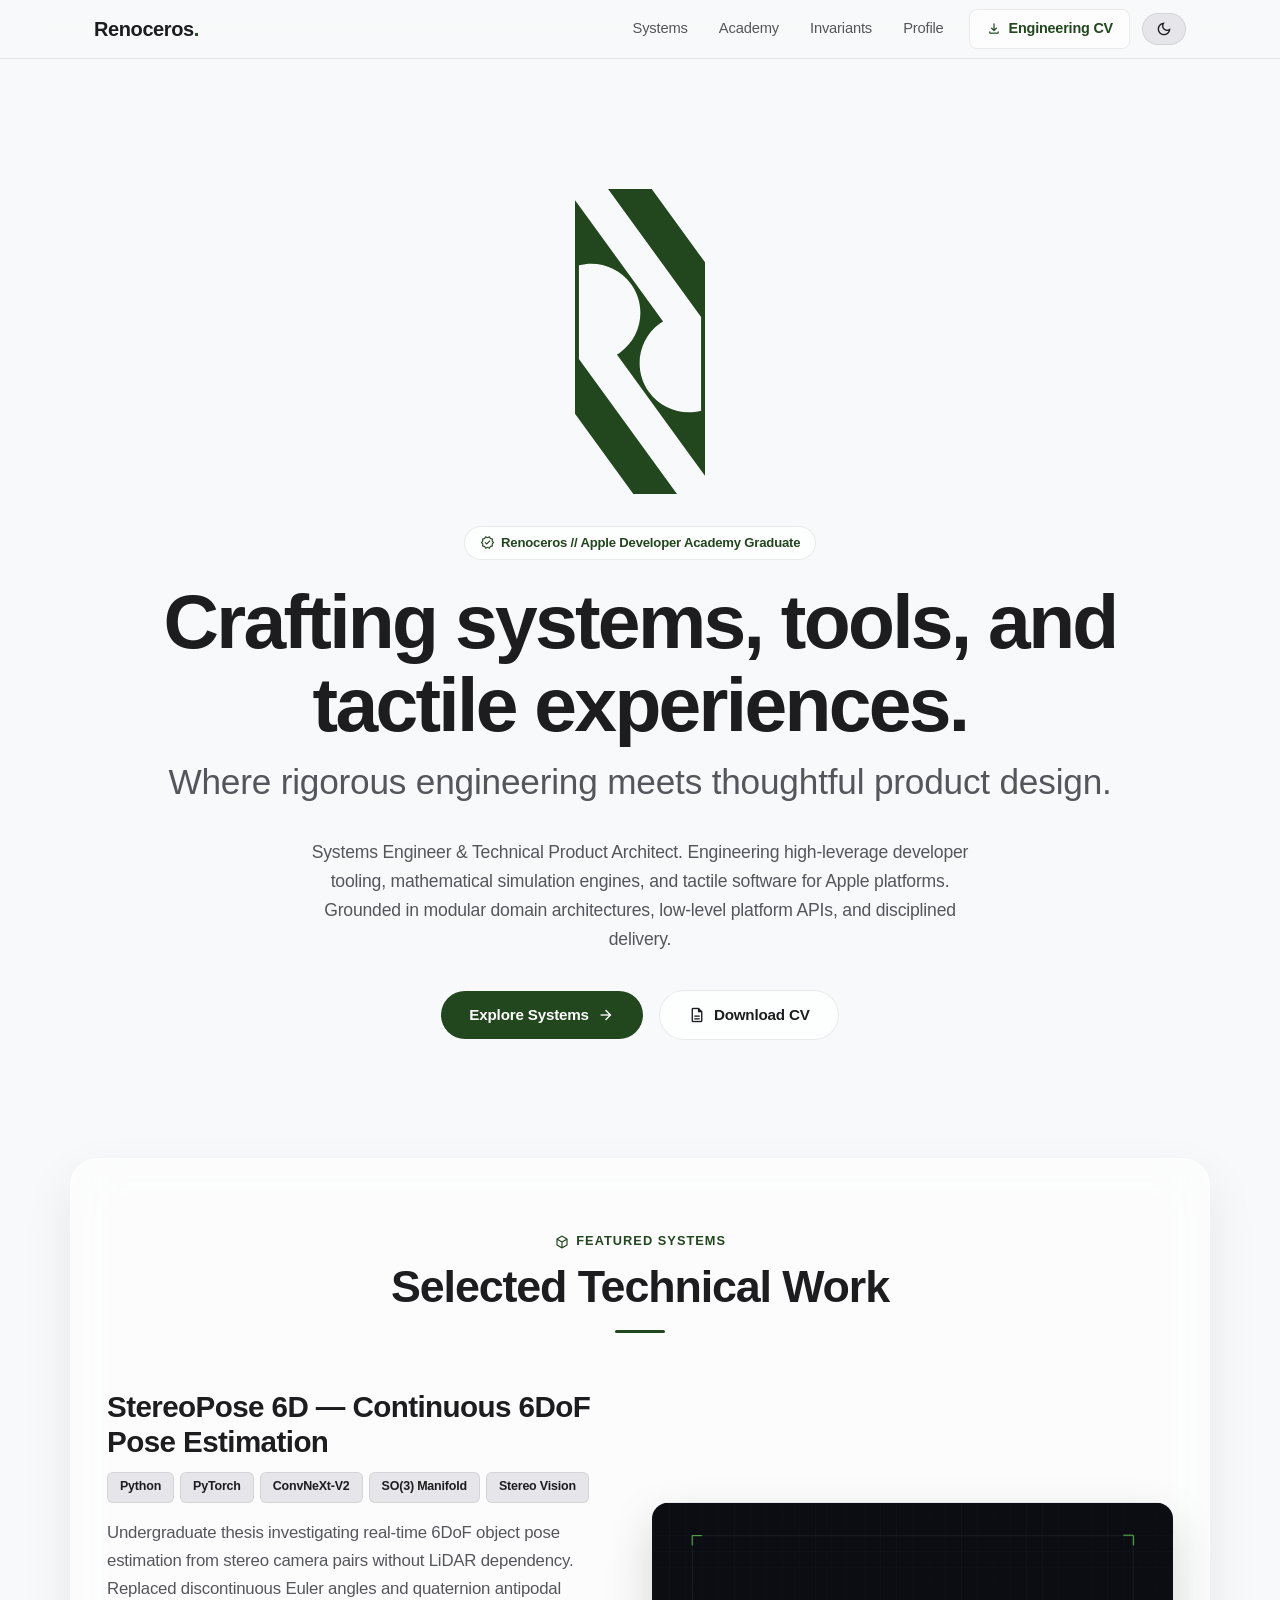
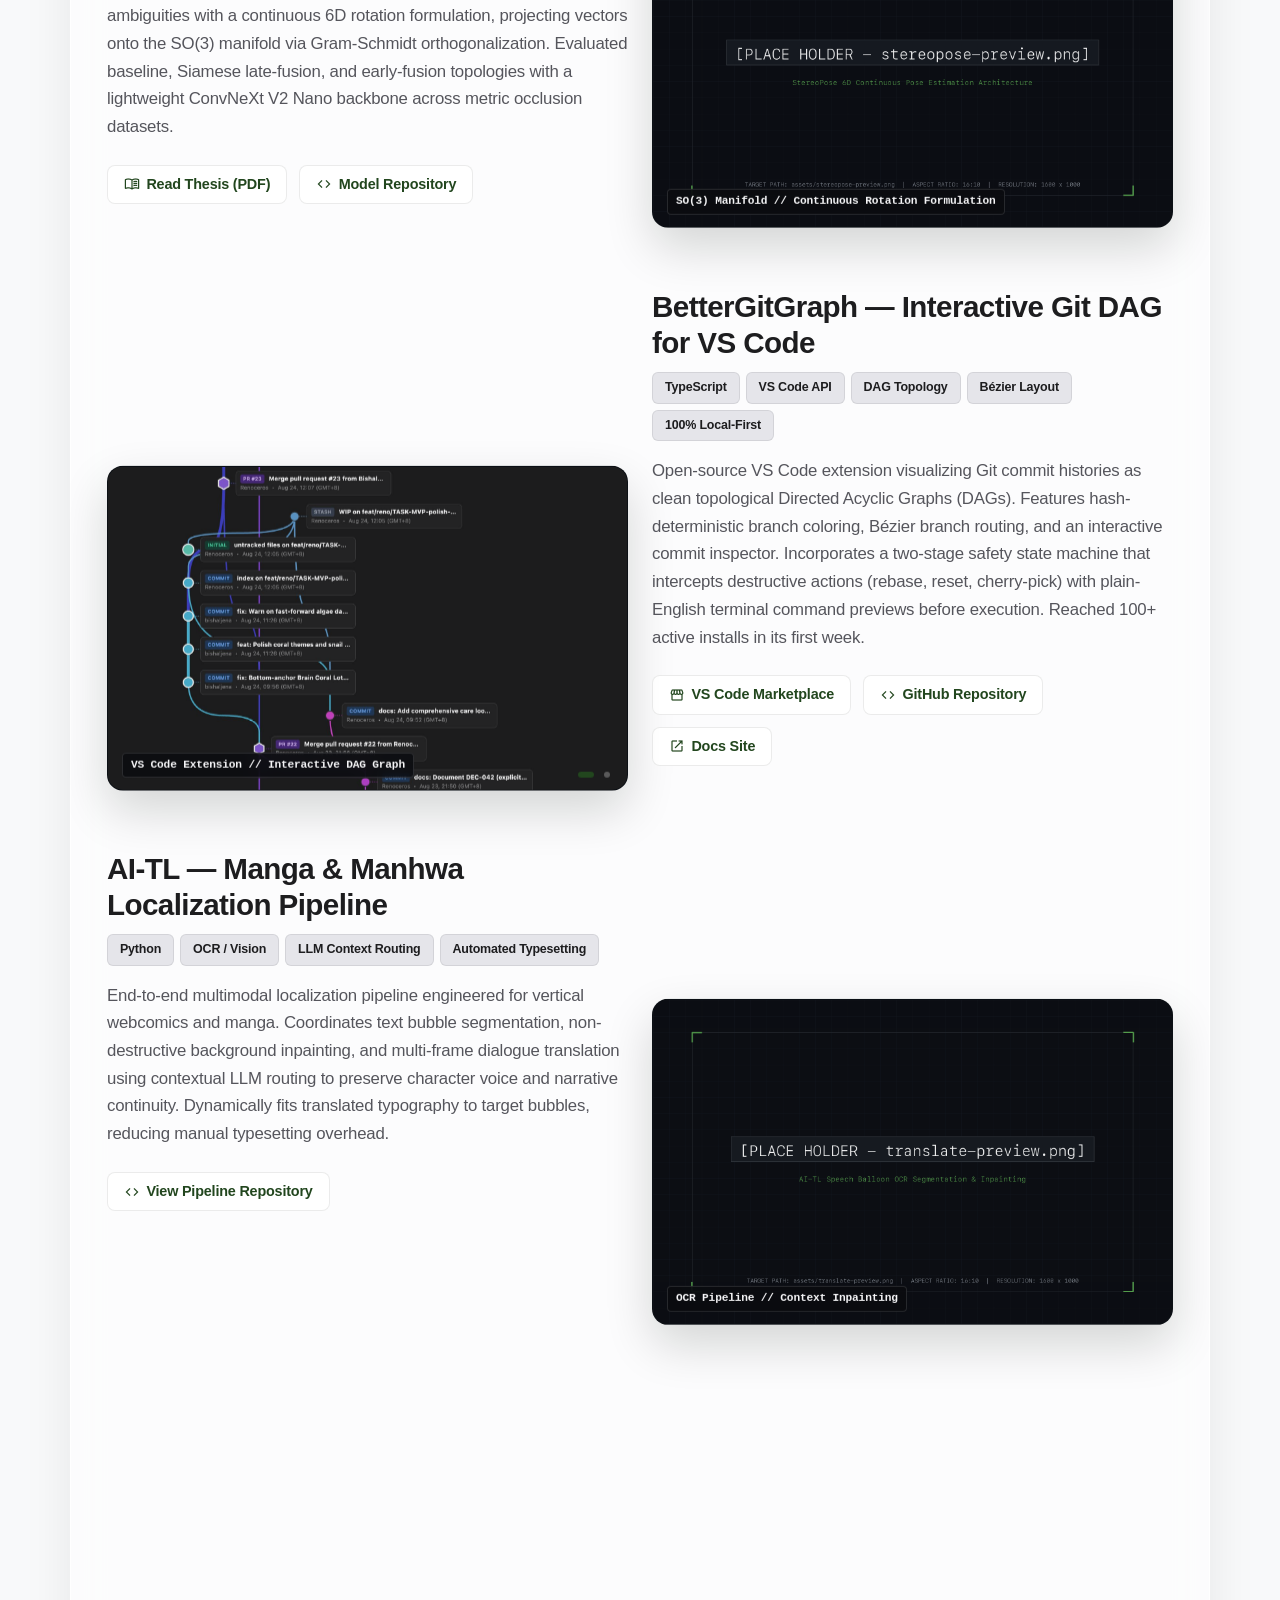
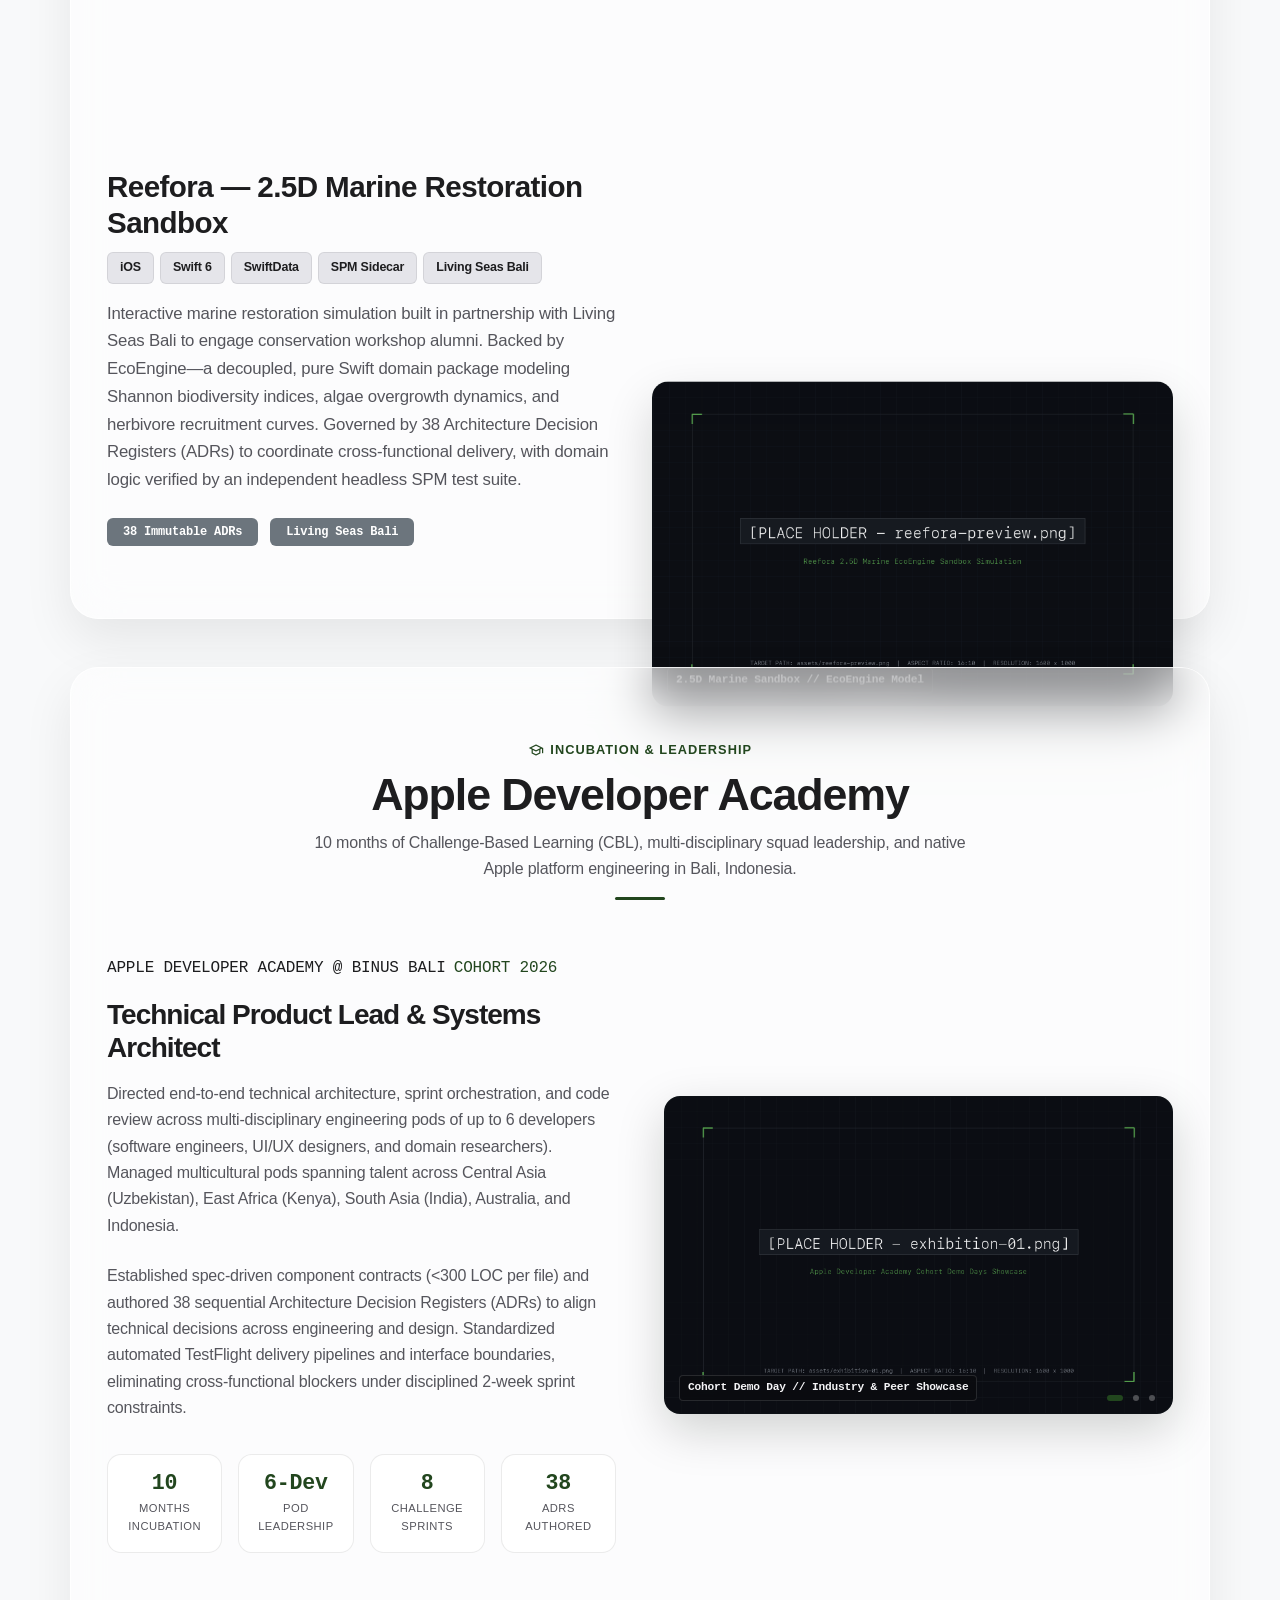
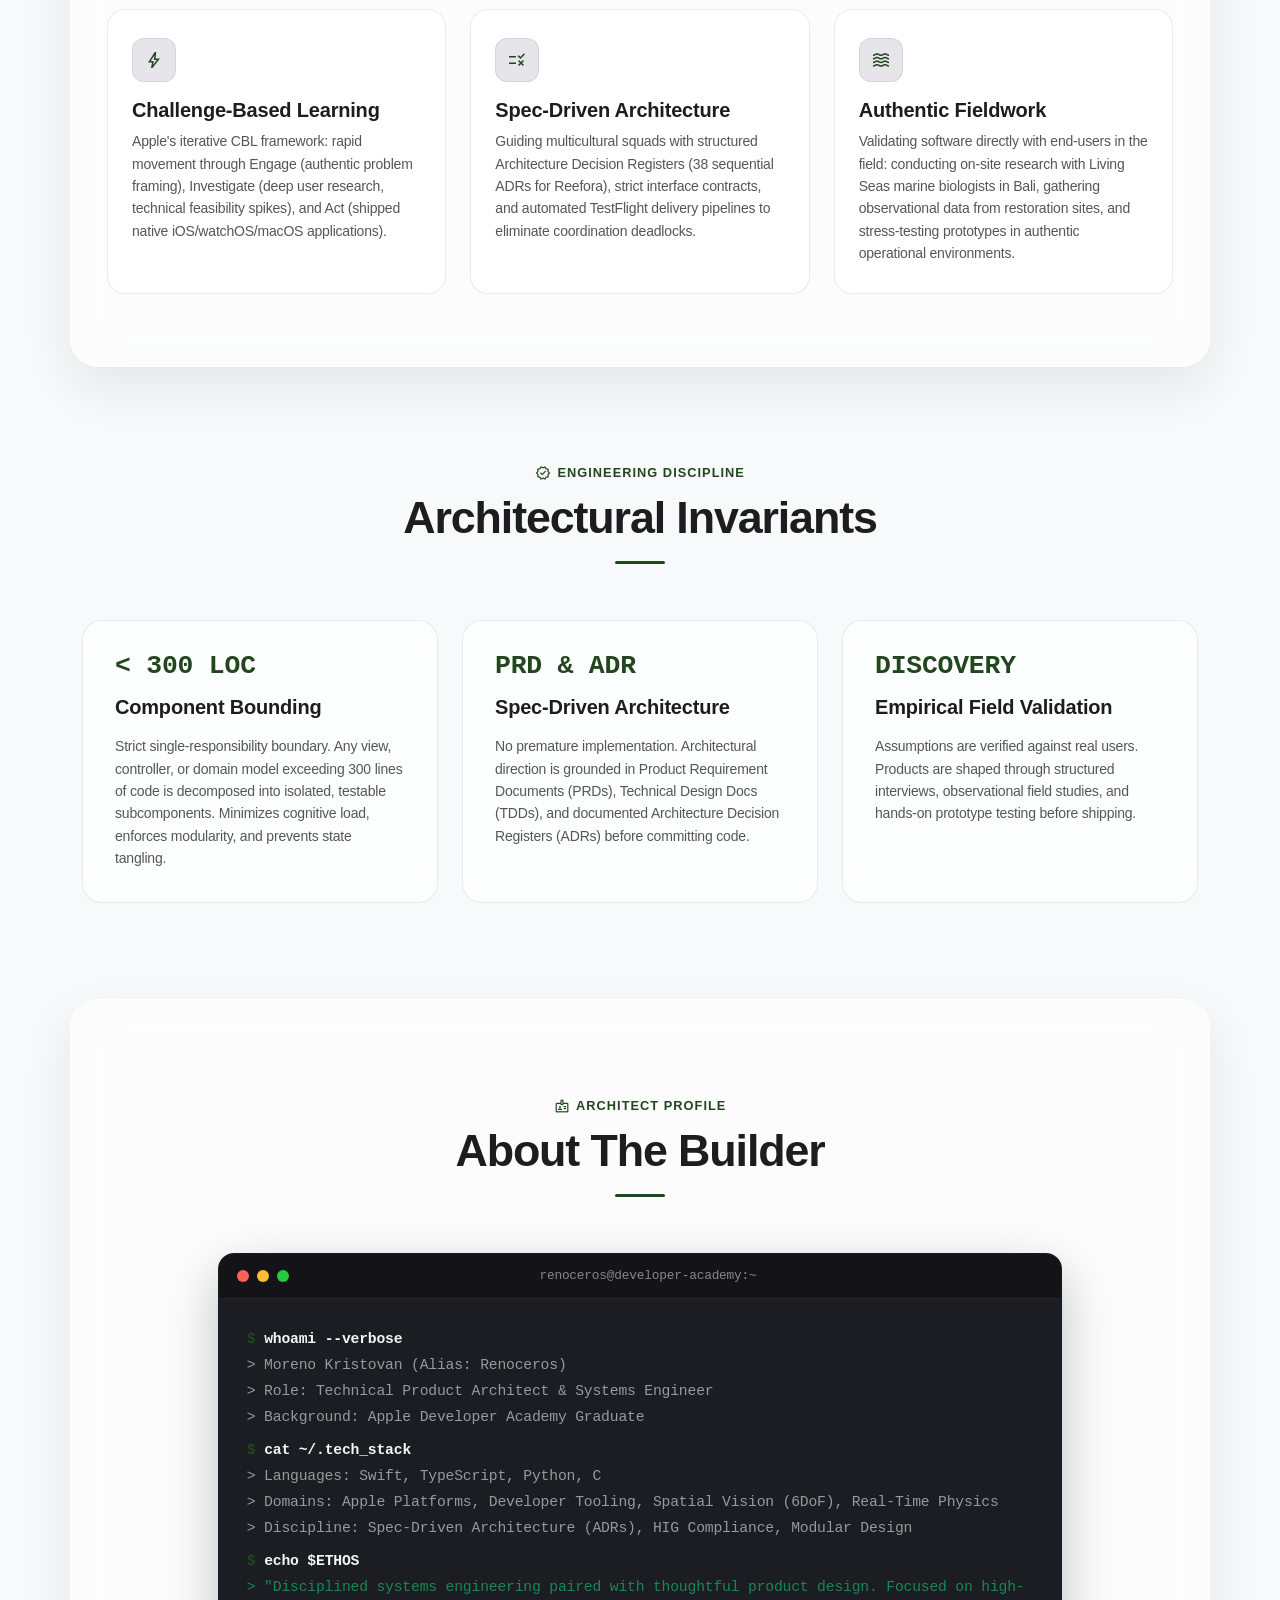
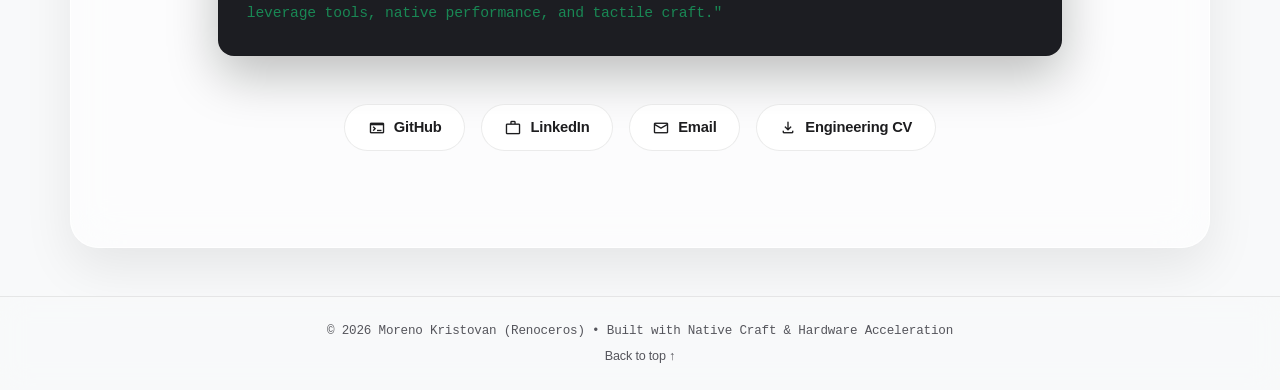
==== commit d780ff8a: "fix(copy): de-glaze portfolio copy, remove Swift 6 claims from ADA, decouple fieldwork narratives, a" ====
--- a/index.html
+++ b/index.html
@@ -11,7 +11,7 @@
   <meta property="og:type" content="website" />
   <meta property="og:url" content="https://renoceros.github.io/" />
   <meta property="og:title" content="Moreno Kristovan | Systems Engineer &amp; Technical Product Architect" />
-  <meta property="og:description" content="I build tools. Not websites. Native Swift 6, Computer Vision, developer tooling, and spatial systems." />
+  <meta property="og:description" content="Systems Engineer &amp; Technical Product Architect. Native Apple platforms, developer tooling, mathematical simulations, and spatial computing." />
 
   <!-- Favicon -->
   <link rel="icon" type="image/svg+xml" href="icon.svg">
@@ -83,7 +83,7 @@
       <p class="hero-subtitle">Where rigorous engineering meets thoughtful product design.</p>
 
       <p class="hero-description">
-        Systems Engineer &amp; Technical Product Architect. Engineering deterministic native systems, tactile developer tools, and spatial perception pipelines. Rooted in Apple Silicon, strict concurrency, and pure domain architectures.
+        Systems Engineer &amp; Technical Product Architect. Engineering high-leverage developer tooling, mathematical simulation engines, and tactile software for Apple platforms. Grounded in modular domain architectures, low-level platform APIs, and disciplined delivery.
       </p>
 
       <div class="d-flex align-items-center justify-content-center gap-3 flex-wrap">
@@ -123,7 +123,7 @@
             <span class="tech-badge">Stereo Vision</span>
           </div>
           <p class="project-desc">
-            Research thesis investigating 6DoF spatial object pose estimation from stereo camera pairs without LiDAR dependency. Replaced discontinuous Euler angles and antipodal quaternion ambiguities with continuous 6D rotation formulation, projecting unconstrained vectors onto the SO(3) manifold via Gram-Schmidt orthogonalization. Benchmarked ConvNeXt V2 Nano topologies across early vs. late stereo fusion under severe metric occlusion.
+            Undergraduate thesis investigating real-time 6DoF object pose estimation from stereo camera pairs without LiDAR dependency. Replaced discontinuous Euler angles and quaternion antipodal ambiguities with a continuous 6D rotation formulation, projecting vectors onto the SO(3) manifold via Gram-Schmidt orthogonalization. Evaluated baseline, Siamese late-fusion, and early-fusion topologies with a lightweight ConvNeXt V2 Nano backbone across metric occlusion datasets.
           </p>
           <div class="project-links">
             <a href="https://github.com/Renoceros/STEREO-6DOF/blob/main/32210013_hardcover_revisi2_perpus_18SEP_MERGED.pdf" target="_blank" rel="noopener" class="action-link">
@@ -138,29 +138,9 @@
         </div>
         <div class="col-lg-6 image-col reveal-right">
           <div class="img-wrapper">
-            <div class="cv-tag">ROTATION: SO(3) DUAL-VECTOR | STEREO FUSION</div>
-            <div id="carousel-stereopose" class="carousel slide carousel-fade h-100" data-bs-ride="carousel" data-bs-interval="4500">
-              <div class="carousel-indicators project-carousel-indicators">
-                <button type="button" data-bs-target="#carousel-stereopose" data-bs-slide-to="0" class="active" aria-current="true" aria-label="Slide 1"></button>
-                <button type="button" data-bs-target="#carousel-stereopose" data-bs-slide-to="1" aria-label="Slide 2"></button>
-              </div>
-              <div class="carousel-inner h-100">
-                <div class="carousel-item active h-100">
-                  <img src="assets/stereopose-preview.png" alt="StereoPose 6D Continuous Estimation Architecture" loading="lazy">
-                  <div class="slide-caption-tag">SO(3) Manifold // Continuous Formulation</div>
-                </div>
-                <div class="carousel-item h-100">
-                  <img src="assets/exhibition-03.png" alt="StereoPose Research Thesis Defense" loading="lazy">
-                  <div class="slide-caption-tag">Fieldwork // Architecture Clinic &amp; Defense</div>
-                </div>
-              </div>
-              <button class="mini-carousel-nav mini-prev" type="button" data-bs-target="#carousel-stereopose" data-bs-slide="prev" aria-label="Previous">
-                <span class="material-symbols-outlined" style="font-size: 18px;">chevron_left</span>
-              </button>
-              <button class="mini-carousel-nav mini-next" type="button" data-bs-target="#carousel-stereopose" data-bs-slide="next" aria-label="Next">
-                <span class="material-symbols-outlined" style="font-size: 18px;">chevron_right</span>
-              </button>
-            </div>
+            <div class="cv-tag">ROTATION: SO(3) CONTINUOUS | STEREO FUSION</div>
+            <img src="assets/stereopose-preview.png" alt="StereoPose 6D Continuous Estimation Architecture" loading="lazy">
+            <div class="slide-caption-tag">SO(3) Manifold // Continuous Rotation Formulation</div>
           </div>
         </div>
       </div>
@@ -204,7 +184,7 @@
             <span class="tech-badge">100% Local-First</span>
           </div>
           <p class="project-desc">
-            A developer tooling extension rethinking Git history visualization around human spatial cognition. Renders commit graphs as true topological Directed Acyclic Graphs (DAGs) with persistent, hash-deterministic branch coloring and smooth Bézier curve layout algorithms. Incorporates a two-stage safety state machine that intercepts destructive actions (rebase, reset, cherry-pick) and translates them into plain-English terminal execution previews before running.
+            Open-source VS Code extension visualizing Git commit histories as clean topological Directed Acyclic Graphs (DAGs). Features hash-deterministic branch coloring, Bézier branch routing, and an interactive commit inspector. Incorporates a two-stage safety state machine that intercepts destructive actions (rebase, reset, cherry-pick) with plain-English terminal command previews before execution. Reached 100+ active installs in its first week.
           </p>
           <div class="project-links">
             <a href="https://marketplace.visualstudio.com/items?itemName=Renoceros.bettergitgraph" target="_blank" rel="noopener" class="action-link">
@@ -234,7 +214,7 @@
             <span class="tech-badge">Automated Typesetting</span>
           </div>
           <p class="project-desc">
-            End-to-end multimodal translation pipeline engineered for dense vertical webcomics and manga. Coordinates text bubble detection, non-destructive background inpainting, and cross-panel LLM dialogue disambiguation—preserving character voice, speaker gender, and narrative continuity across multi-scene contexts with automated dynamic typography fitting.
+            End-to-end multimodal localization pipeline engineered for vertical webcomics and manga. Coordinates text bubble segmentation, non-destructive background inpainting, and multi-frame dialogue translation using contextual LLM routing to preserve character voice and narrative continuity. Dynamically fits translated typography to target bubbles, reducing manual typesetting overhead.
           </p>
           <div class="project-links">
             <a href="https://github.com/Renoceros/AUTO-Translate" target="_blank" rel="noopener" class="action-link">
@@ -246,14 +226,8 @@
         <div class="col-lg-6 image-col reveal-right">
           <div class="img-wrapper">
             <div class="cv-tag">PIPELINE // MULTI-FRAME INPAINT &amp; CONTEXT</div>
-            <div id="carousel-aitl" class="carousel slide carousel-fade h-100" data-bs-ride="carousel" data-bs-interval="5000">
-              <div class="carousel-inner h-100">
-                <div class="carousel-item active h-100">
-                  <img src="assets/translate-preview.png" alt="AI-TL Localization Pipeline Interface" loading="lazy">
-                  <div class="slide-caption-tag">OCR Pipeline // Context Inpainting</div>
-                </div>
-              </div>
-            </div>
+            <img src="assets/translate-preview.png" alt="AI-TL Localization Pipeline Interface" loading="lazy">
+            <div class="slide-caption-tag">OCR Pipeline // Context Inpainting</div>
           </div>
         </div>
       </div>
@@ -297,7 +271,7 @@
             <span class="tech-badge">Apple Watch</span>
           </div>
           <p class="project-desc">
-            Tactile feedback engine synchronizing physical force simulations with native Apple hardware. Formulates rotary friction, spring detents, and Coulomb's Law directly in Swift state machines running on a 120Hz CADisplayLink loop—eliminating 3D game engine overhead and thermal throttling. Coordinates the Sensory Trinity: aligning sub-millisecond CoreHaptics transients, synchronized AVAudioEngine acoustic synthesis, and responsive neumorphic UI states.
+            Real-time physical force and haptic simulation engine built natively for iOS and watchOS. Simulates rotary friction, spring elasticity, and mechanical detents directly in Swift state machines clocked to a 120Hz CADisplayLink render loop, avoiding the runtime overhead and thermal draw of heavy 3D game engines. Synchronizes sub-millisecond CoreHaptics transient patterns with frequency-modulated AudioToolbox cues and low-latency UI feedback.
           </p>
           <div class="project-links">
             <a href="https://github.com/Renoceros" target="_blank" rel="noopener" class="action-link">
@@ -314,14 +288,14 @@
         <div class="col-lg-6 mb-4 mb-lg-0 content-col reveal-left">
           <h3 class="project-title">Reefora — 2.5D Marine Restoration Sandbox</h3>
           <div class="badge-container">
-            <span class="tech-badge">iOS 26</span>
+            <span class="tech-badge">iOS</span>
             <span class="tech-badge">Swift 6</span>
             <span class="tech-badge">SwiftData</span>
             <span class="tech-badge">SPM Sidecar</span>
             <span class="tech-badge">Living Seas Bali</span>
           </div>
           <p class="project-desc">
-            An interactive 2.5D tactile marine restoration sandbox built for post-workshop alumni engagement with Living Seas Bali. Backed by EcoEngine—a decoupled, pure Swift domain package executing Shannon biodiversity indexes, algae overgrowth dynamics, and trophic herbivore recruitment curves. Governed by 38 immutable Architecture Decision Registers (ADRs) and architected with zero-leak Swift 6 complete concurrency, verified by an independent 36-test headless SPM sidecar suite.
+            Interactive marine restoration simulation built in partnership with Living Seas Bali to engage conservation workshop alumni. Backed by EcoEngine—a decoupled, pure Swift domain package modeling Shannon biodiversity indices, algae overgrowth dynamics, and herbivore recruitment curves. Governed by 38 Architecture Decision Registers (ADRs) to coordinate cross-functional delivery, with domain logic verified by an independent headless SPM test suite.
           </p>
           <div class="project-links">
             <span class="badge bg-secondary font-mono py-2 px-3">38 Immutable ADRs</span>
@@ -330,34 +304,9 @@
         </div>
         <div class="col-lg-6 image-col reveal-right">
           <div class="img-wrapper">
-            <div class="cv-tag">GOVERNANCE: 38 IMMUTABLE ADRs | 36 TESTS</div>
-            <div id="carousel-reefora" class="carousel slide carousel-fade h-100" data-bs-ride="carousel" data-bs-interval="4400">
-              <div class="carousel-indicators project-carousel-indicators">
-                <button type="button" data-bs-target="#carousel-reefora" data-bs-slide-to="0" class="active" aria-current="true" aria-label="Slide 1"></button>
-                <button type="button" data-bs-target="#carousel-reefora" data-bs-slide-to="1" aria-label="Slide 2"></button>
-                <button type="button" data-bs-target="#carousel-reefora" data-bs-slide-to="2" aria-label="Slide 3"></button>
-              </div>
-              <div class="carousel-inner h-100">
-                <div class="carousel-item active h-100">
-                  <img src="assets/reefora-preview.png" alt="Reefora 2.5D Marine Sandbox" loading="lazy">
-                  <div class="slide-caption-tag">2.5D Marine Sandbox // EcoEngine Model</div>
-                </div>
-                <div class="carousel-item h-100">
-                  <img src="assets/exhibition-01.png" alt="Apple Developer Academy Demo Day" loading="lazy">
-                  <div class="slide-caption-tag">Fieldwork // Cohort Demo Day Showcase</div>
-                </div>
-                <div class="carousel-item h-100">
-                  <img src="assets/exhibition-02.png" alt="Living Seas Bali Fieldwork Sprints" loading="lazy">
-                  <div class="slide-caption-tag">Fieldwork // Living Seas Bali Sprints</div>
-                </div>
-              </div>
-              <button class="mini-carousel-nav mini-prev" type="button" data-bs-target="#carousel-reefora" data-bs-slide="prev" aria-label="Previous">
-                <span class="material-symbols-outlined" style="font-size: 18px;">chevron_left</span>
-              </button>
-              <button class="mini-carousel-nav mini-next" type="button" data-bs-target="#carousel-reefora" data-bs-slide="next" aria-label="Next">
-                <span class="material-symbols-outlined" style="font-size: 18px;">chevron_right</span>
-              </button>
-            </div>
+            <div class="cv-tag">DOMAIN: EcoEngine | 38 ADRs | 36 HEADLESS TESTS</div>
+            <img src="assets/reefora-preview.png" alt="Reefora 2.5D Marine Restoration Sandbox" loading="lazy">
+            <div class="slide-caption-tag">2.5D Marine Sandbox // EcoEngine Model</div>
           </div>
         </div>
       </div>
@@ -393,7 +342,7 @@
             Directed end-to-end technical architecture, sprint orchestration, and code review across multi-disciplinary engineering pods of up to 6 developers (software engineers, UI/UX designers, and domain researchers). Managed multicultural pods spanning talent across Central Asia (Uzbekistan), East Africa (Kenya), South Asia (India), Australia, and Indonesia.
           </p>
           <p class="text-muted mb-4 leading-relaxed">
-            Pioneered Swift 6 strict concurrency from Day 1, established spec-driven component contracts (&lt;300 LOC per file), and authored 38 sequential Architecture Decision Registers (ADRs) to eliminate cross-functional blockers and deliver production-ready software under disciplined 2-week sprint constraints.
+            Established spec-driven component contracts (&lt;300 LOC per file) and authored 38 sequential Architecture Decision Registers (ADRs) to align technical decisions across engineering and design. Standardized automated TestFlight delivery pipelines and interface boundaries, eliminating cross-functional blockers under disciplined 2-week sprint constraints.
           </p>
 
           <!-- Academy Metric Highlights -->
@@ -418,8 +367,8 @@
             </div>
             <div class="col-6 col-sm-3">
               <div class="academy-stat-box">
-                <div class="stat-num text-accent">Swift 6</div>
-                <div class="stat-lbl">Strict Concurrency</div>
+                <div class="stat-num text-accent">38</div>
+                <div class="stat-lbl">ADRs Authored</div>
               </div>
             </div>
           </div>
@@ -492,7 +441,7 @@
             </div>
             <h5 class="fw-bold mb-2">Authentic Fieldwork</h5>
             <p class="text-muted small mb-0">
-              Grounding technology in the field: partnering with Living Seas marine biologists in the Bali waters for coral restoration data, and physical kinematic dial prototyping for high-fidelity haptic feedback.
+              Validating software directly with end-users in the field: conducting on-site research with Living Seas marine biologists in Bali, gathering observational data from restoration sites, and stress-testing prototypes in authentic operational environments.
             </p>
           </div>
         </div>
@@ -517,25 +466,25 @@
           <div class="invariant-badge">&lt; 300 LOC</div>
           <h4 class="h5 fw-bold mb-3">Component Bounding</h4>
           <p class="text-muted small mb-0">
-            Hard single-responsibility boundary. Any view, model, or component exceeding 300 lines of code must be decomposed into isolated, atomic modules. Keeps cognitive load low and eliminates hidden state spaghetti.
+            Strict single-responsibility boundary. Any view, controller, or domain model exceeding 300 lines of code is decomposed into isolated, testable subcomponents. Minimizes cognitive load, enforces modularity, and prevents state tangling.
           </p>
         </div>
       </div>
       <div class="col-md-4 reveal-bottom">
         <div class="invariant-card">
-          <div class="invariant-badge">PRD &amp; TDD</div>
-          <h4 class="h5 fw-bold mb-3">Spec-Driven Engineering</h4>
+          <div class="invariant-badge">PRD &amp; ADR</div>
+          <h4 class="h5 fw-bold mb-3">Spec-Driven Architecture</h4>
           <p class="text-muted small mb-0">
-            No premature coding. Every architecture is anchored in comprehensive Product Requirement Documents (PRDs), Technical Design Documents (TDDs), and immutable Architecture Decision Registers (such as Reefora's 38 ADRs).
+            No premature implementation. Architectural direction is grounded in Product Requirement Documents (PRDs), Technical Design Docs (TDDs), and documented Architecture Decision Registers (ADRs) before committing code.
           </p>
         </div>
       </div>
       <div class="col-md-4 reveal-right">
         <div class="invariant-card">
           <div class="invariant-badge">DISCOVERY</div>
-          <h4 class="h5 fw-bold mb-3">Customer Research Grounding</h4>
+          <h4 class="h5 fw-bold mb-3">Empirical Field Validation</h4>
           <p class="text-muted small mb-0">
-            No assumptions. Every system is shaped by qualitative interviews, customer journey mapping, and continuous prototype testing in the field before entering production.
+            Assumptions are verified against real users. Products are shaped through structured interviews, observational field studies, and hands-on prototype testing before shipping.
           </p>
         </div>
       </div>
@@ -575,13 +524,13 @@
               </p>
               <p class="mb-2">
                 <span class="terminal-prompt">$</span> <span class="terminal-highlight">cat ~/.tech_stack</span><br>
-                <span class="terminal-dim">&gt; Languages: Swift 6, Python, Metal Shading Language, C++</span><br>
-                <span class="terminal-dim">&gt; Domains: Native Apple Systems, Computer Vision (6DoF), Developer Tooling</span><br>
-                <span class="terminal-dim">&gt; Discipline: Apple HIG, &lt;300 LOC Invariants, Spec-Driven Development</span>
+                <span class="terminal-dim">&gt; Languages: Swift, TypeScript, Python, C</span><br>
+                <span class="terminal-dim">&gt; Domains: Apple Platforms, Developer Tooling, Spatial Vision (6DoF), Real-Time Physics</span><br>
+                <span class="terminal-dim">&gt; Discipline: Spec-Driven Architecture (ADRs), HIG Compliance, Modular Design</span>
               </p>
               <p class="mb-0">
                 <span class="terminal-prompt">$</span> <span class="terminal-highlight">echo $ETHOS</span><br>
-                <span class="text-success">&gt; "I build tools. Not websites. Focused on high-leverage workflows and uncompromised craft."</span>
+                <span class="text-success">&gt; "Disciplined systems engineering paired with thoughtful product design. Focused on high-leverage tools, native performance, and tactile craft."</span>
               </p>
             </div>
           </div>
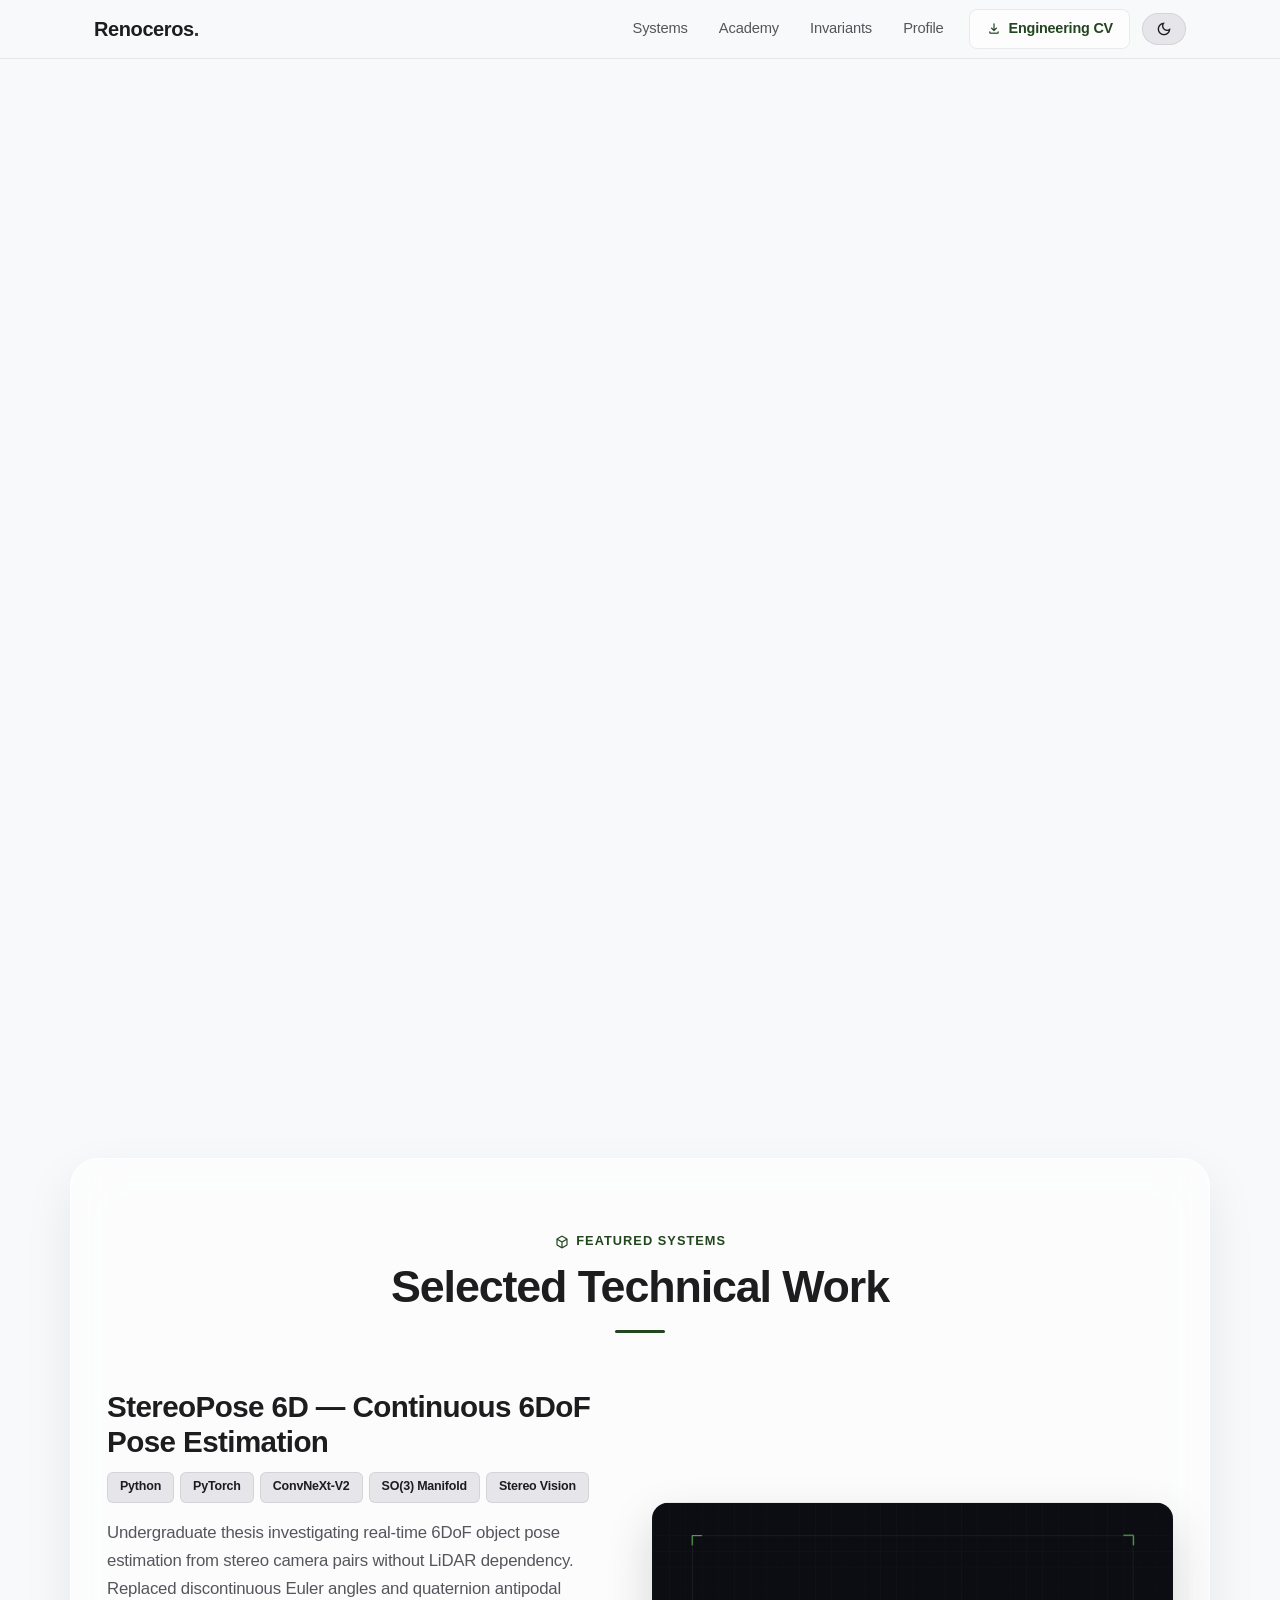
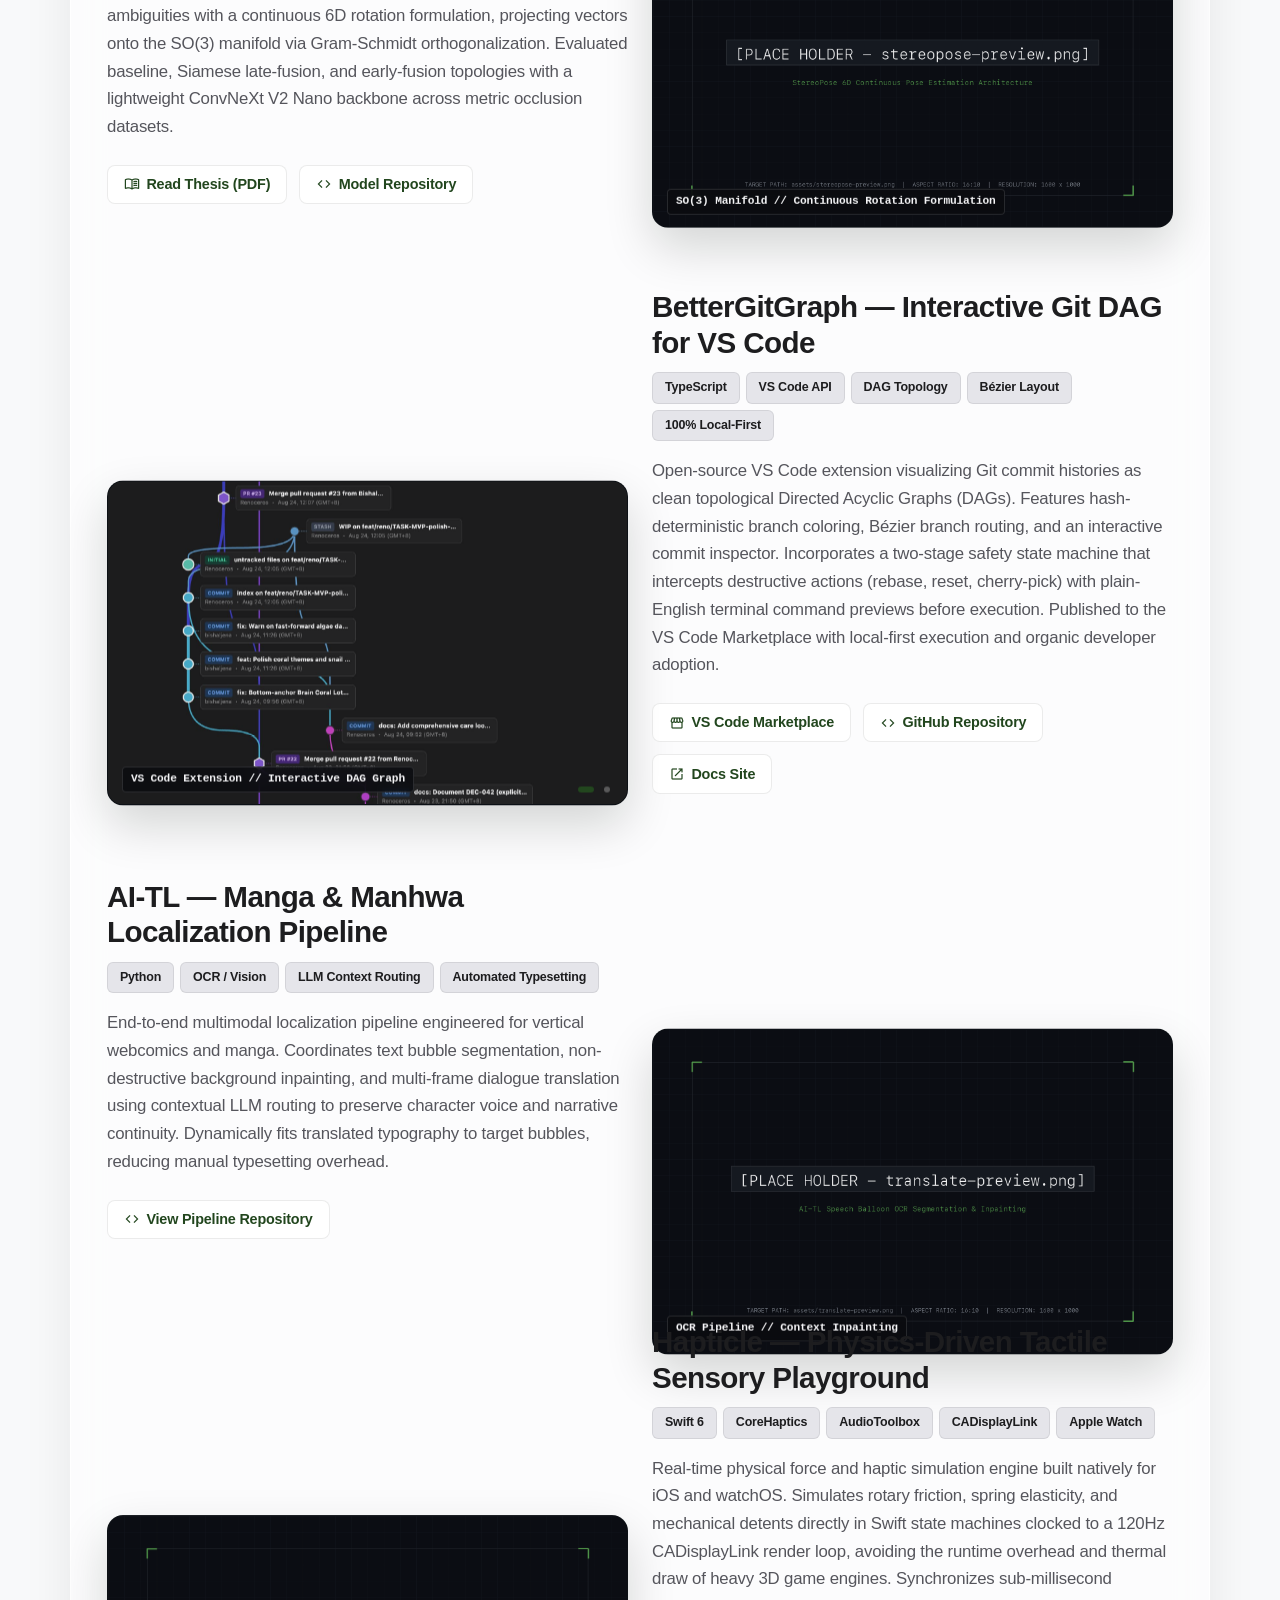
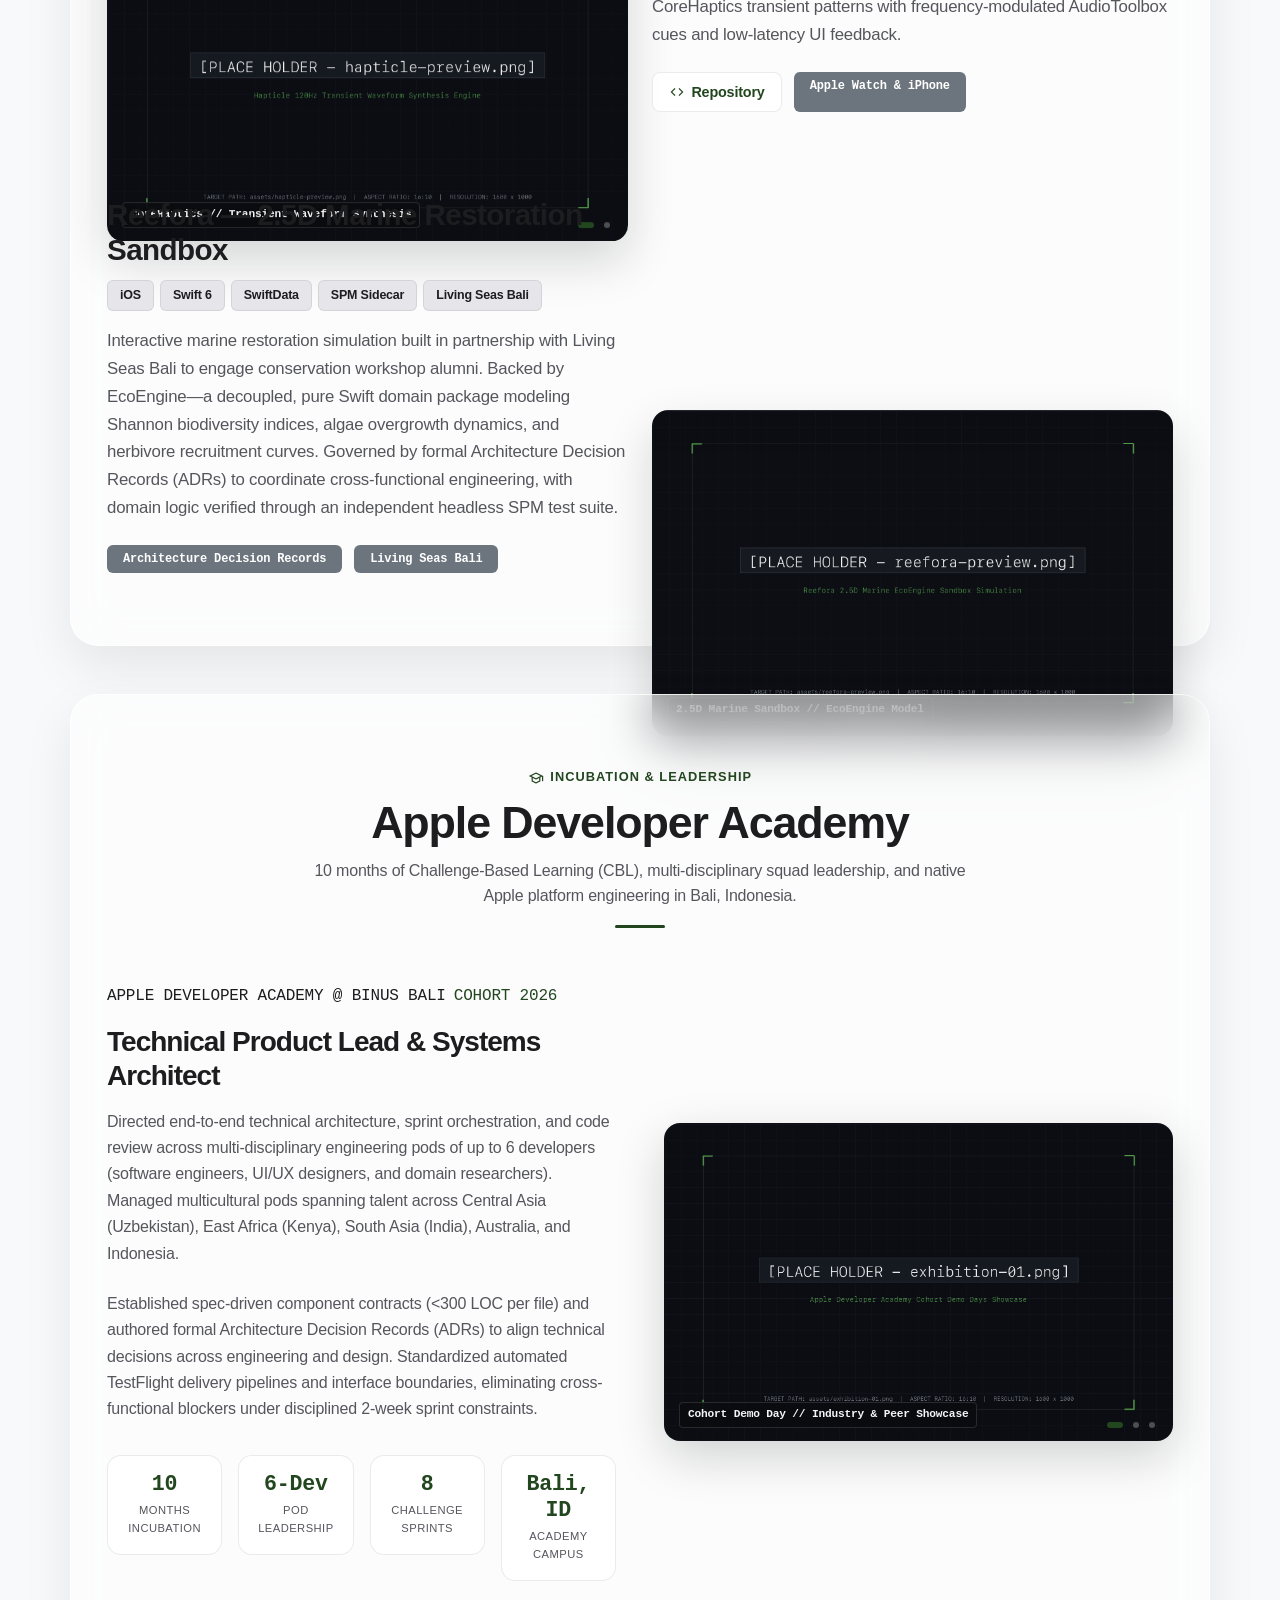
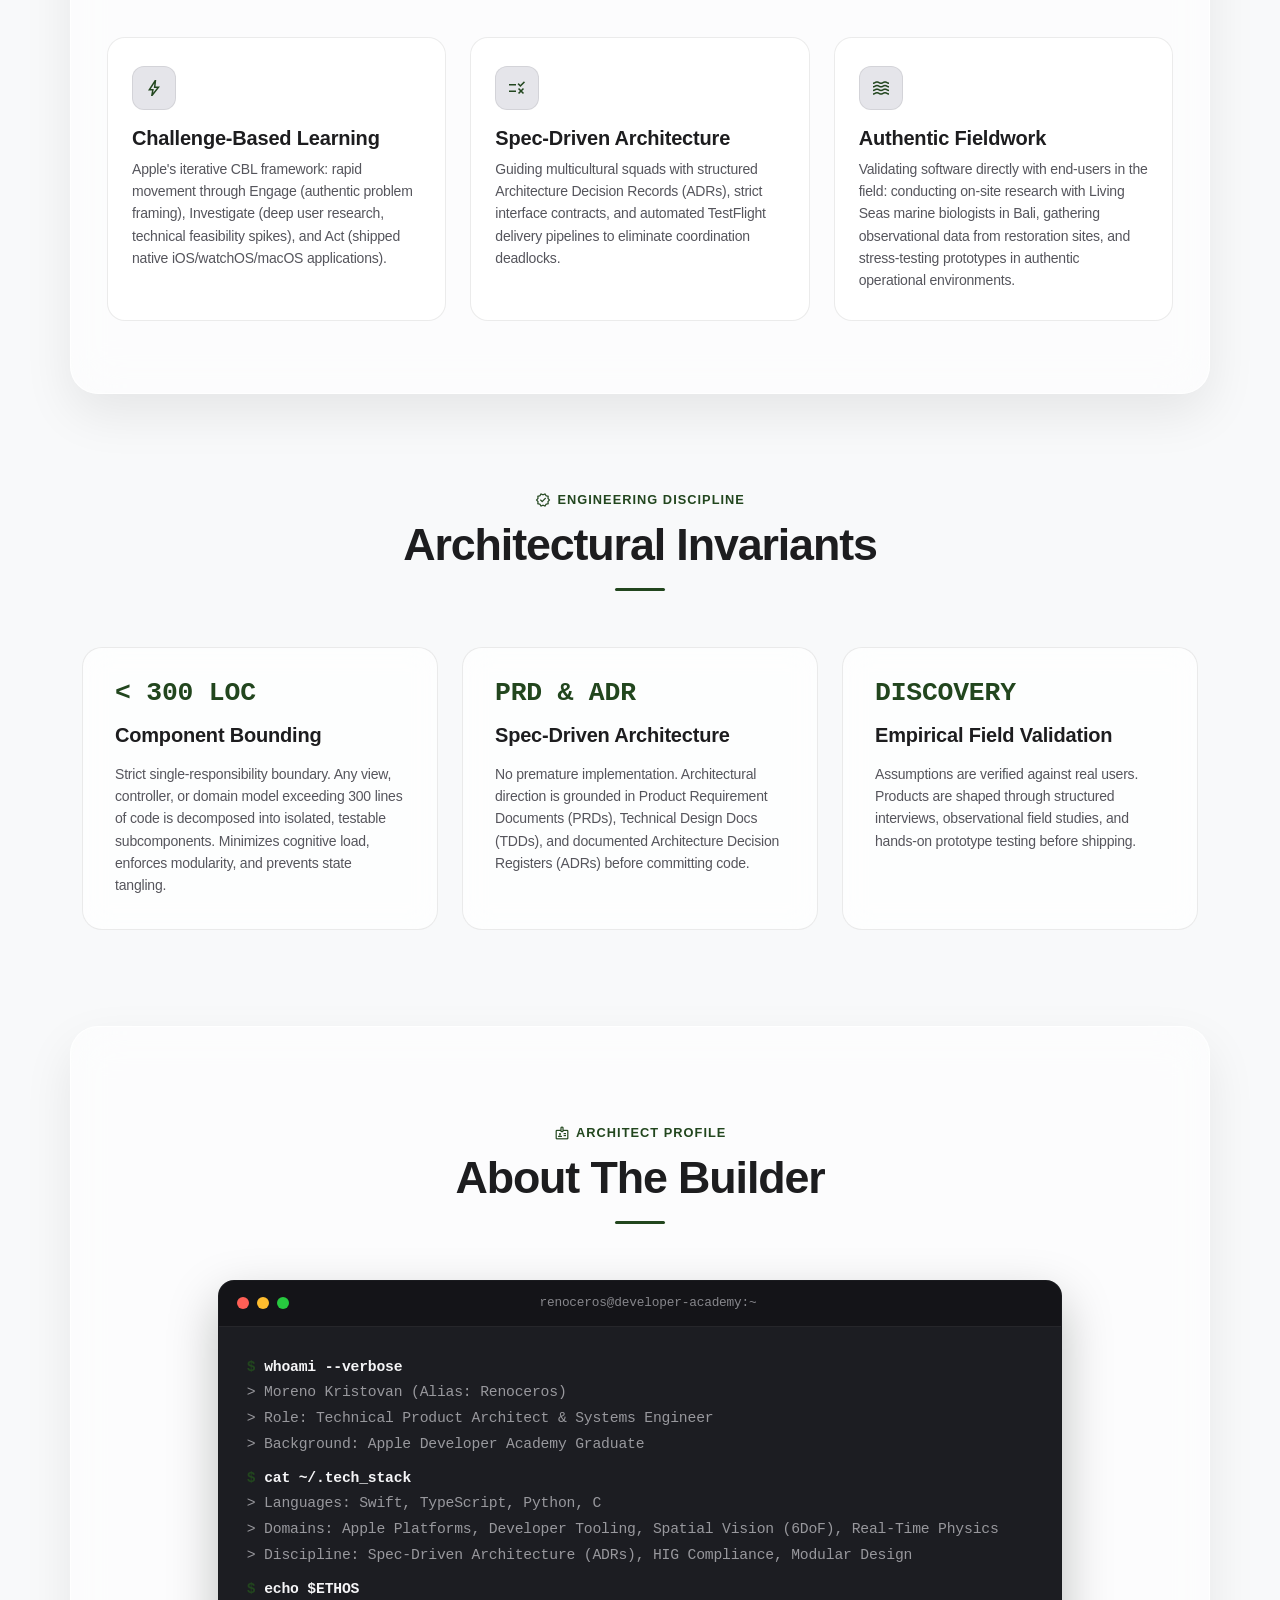
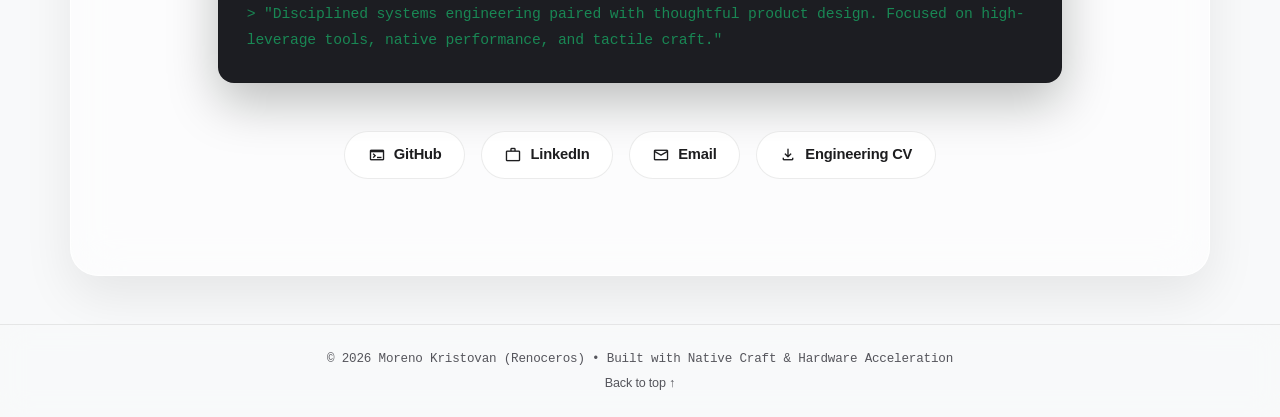
==== commit 852c71b7: "fix(copy): remove arbitrary 38 ADRs metrics in favor of qualitative engineering descriptions and tun" ====
--- a/index.html
+++ b/index.html
@@ -184,7 +184,7 @@
             <span class="tech-badge">100% Local-First</span>
           </div>
           <p class="project-desc">
-            Open-source VS Code extension visualizing Git commit histories as clean topological Directed Acyclic Graphs (DAGs). Features hash-deterministic branch coloring, Bézier branch routing, and an interactive commit inspector. Incorporates a two-stage safety state machine that intercepts destructive actions (rebase, reset, cherry-pick) with plain-English terminal command previews before execution. Reached 100+ active installs in its first week.
+            Open-source VS Code extension visualizing Git commit histories as clean topological Directed Acyclic Graphs (DAGs). Features hash-deterministic branch coloring, Bézier branch routing, and an interactive commit inspector. Incorporates a two-stage safety state machine that intercepts destructive actions (rebase, reset, cherry-pick) with plain-English terminal command previews before execution. Published to the VS Code Marketplace with local-first execution and organic developer adoption.
           </p>
           <div class="project-links">
             <a href="https://marketplace.visualstudio.com/items?itemName=Renoceros.bettergitgraph" target="_blank" rel="noopener" class="action-link">
@@ -295,16 +295,16 @@
             <span class="tech-badge">Living Seas Bali</span>
           </div>
           <p class="project-desc">
-            Interactive marine restoration simulation built in partnership with Living Seas Bali to engage conservation workshop alumni. Backed by EcoEngine—a decoupled, pure Swift domain package modeling Shannon biodiversity indices, algae overgrowth dynamics, and herbivore recruitment curves. Governed by 38 Architecture Decision Registers (ADRs) to coordinate cross-functional delivery, with domain logic verified by an independent headless SPM test suite.
+            Interactive marine restoration simulation built in partnership with Living Seas Bali to engage conservation workshop alumni. Backed by EcoEngine—a decoupled, pure Swift domain package modeling Shannon biodiversity indices, algae overgrowth dynamics, and herbivore recruitment curves. Governed by formal Architecture Decision Records (ADRs) to coordinate cross-functional engineering, with domain logic verified through an independent headless SPM test suite.
           </p>
           <div class="project-links">
-            <span class="badge bg-secondary font-mono py-2 px-3">38 Immutable ADRs</span>
+            <span class="badge bg-secondary font-mono py-2 px-3">Architecture Decision Records</span>
             <span class="badge bg-secondary font-mono py-2 px-3">Living Seas Bali</span>
           </div>
         </div>
         <div class="col-lg-6 image-col reveal-right">
           <div class="img-wrapper">
-            <div class="cv-tag">DOMAIN: EcoEngine | 38 ADRs | 36 HEADLESS TESTS</div>
+            <div class="cv-tag">DOMAIN ARCHITECTURE // ECOENGINE &amp; SPM SUITE</div>
             <img src="assets/reefora-preview.png" alt="Reefora 2.5D Marine Restoration Sandbox" loading="lazy">
             <div class="slide-caption-tag">2.5D Marine Sandbox // EcoEngine Model</div>
           </div>
@@ -342,7 +342,7 @@
             Directed end-to-end technical architecture, sprint orchestration, and code review across multi-disciplinary engineering pods of up to 6 developers (software engineers, UI/UX designers, and domain researchers). Managed multicultural pods spanning talent across Central Asia (Uzbekistan), East Africa (Kenya), South Asia (India), Australia, and Indonesia.
           </p>
           <p class="text-muted mb-4 leading-relaxed">
-            Established spec-driven component contracts (&lt;300 LOC per file) and authored 38 sequential Architecture Decision Registers (ADRs) to align technical decisions across engineering and design. Standardized automated TestFlight delivery pipelines and interface boundaries, eliminating cross-functional blockers under disciplined 2-week sprint constraints.
+            Established spec-driven component contracts (&lt;300 LOC per file) and authored formal Architecture Decision Records (ADRs) to align technical decisions across engineering and design. Standardized automated TestFlight delivery pipelines and interface boundaries, eliminating cross-functional blockers under disciplined 2-week sprint constraints.
           </p>
 
           <!-- Academy Metric Highlights -->
@@ -367,8 +367,8 @@
             </div>
             <div class="col-6 col-sm-3">
               <div class="academy-stat-box">
-                <div class="stat-num text-accent">38</div>
-                <div class="stat-lbl">ADRs Authored</div>
+                <div class="stat-num text-accent">Bali, ID</div>
+                <div class="stat-lbl">Academy Campus</div>
               </div>
             </div>
           </div>
@@ -429,7 +429,7 @@
             </div>
             <h5 class="fw-bold mb-2">Spec-Driven Architecture</h5>
             <p class="text-muted small mb-0">
-              Guiding multicultural squads with structured Architecture Decision Registers (38 sequential ADRs for Reefora), strict interface contracts, and automated TestFlight delivery pipelines to eliminate coordination deadlocks.
+              Guiding multicultural squads with structured Architecture Decision Records (ADRs), strict interface contracts, and automated TestFlight delivery pipelines to eliminate coordination deadlocks.
             </p>
           </div>
         </div>
--- a/style.css
+++ b/style.css
@@ -242,7 +242,7 @@
 }
 
 .hero-description {
-  max-width: 680px;
+  max-width: 50%;
   margin: 0 auto 2.25rem auto;
   font-size: 1.1rem;
   color: var(--text-muted);
@@ -809,6 +809,9 @@
     padding-top: 110px;
     padding-bottom: 50px;
   }
+  .hero-description {
+    max-width: 85%;
+  }
   .project-row {
     margin-bottom: 60px;
   }
@@ -836,6 +839,10 @@
   .hero-subtitle {
     font-size: 1.35rem;
   }
+  .hero-description {
+    max-width: 100%;
+    font-size: 1rem;
+  }
   .project-title {
     font-size: 1.55rem;
   }
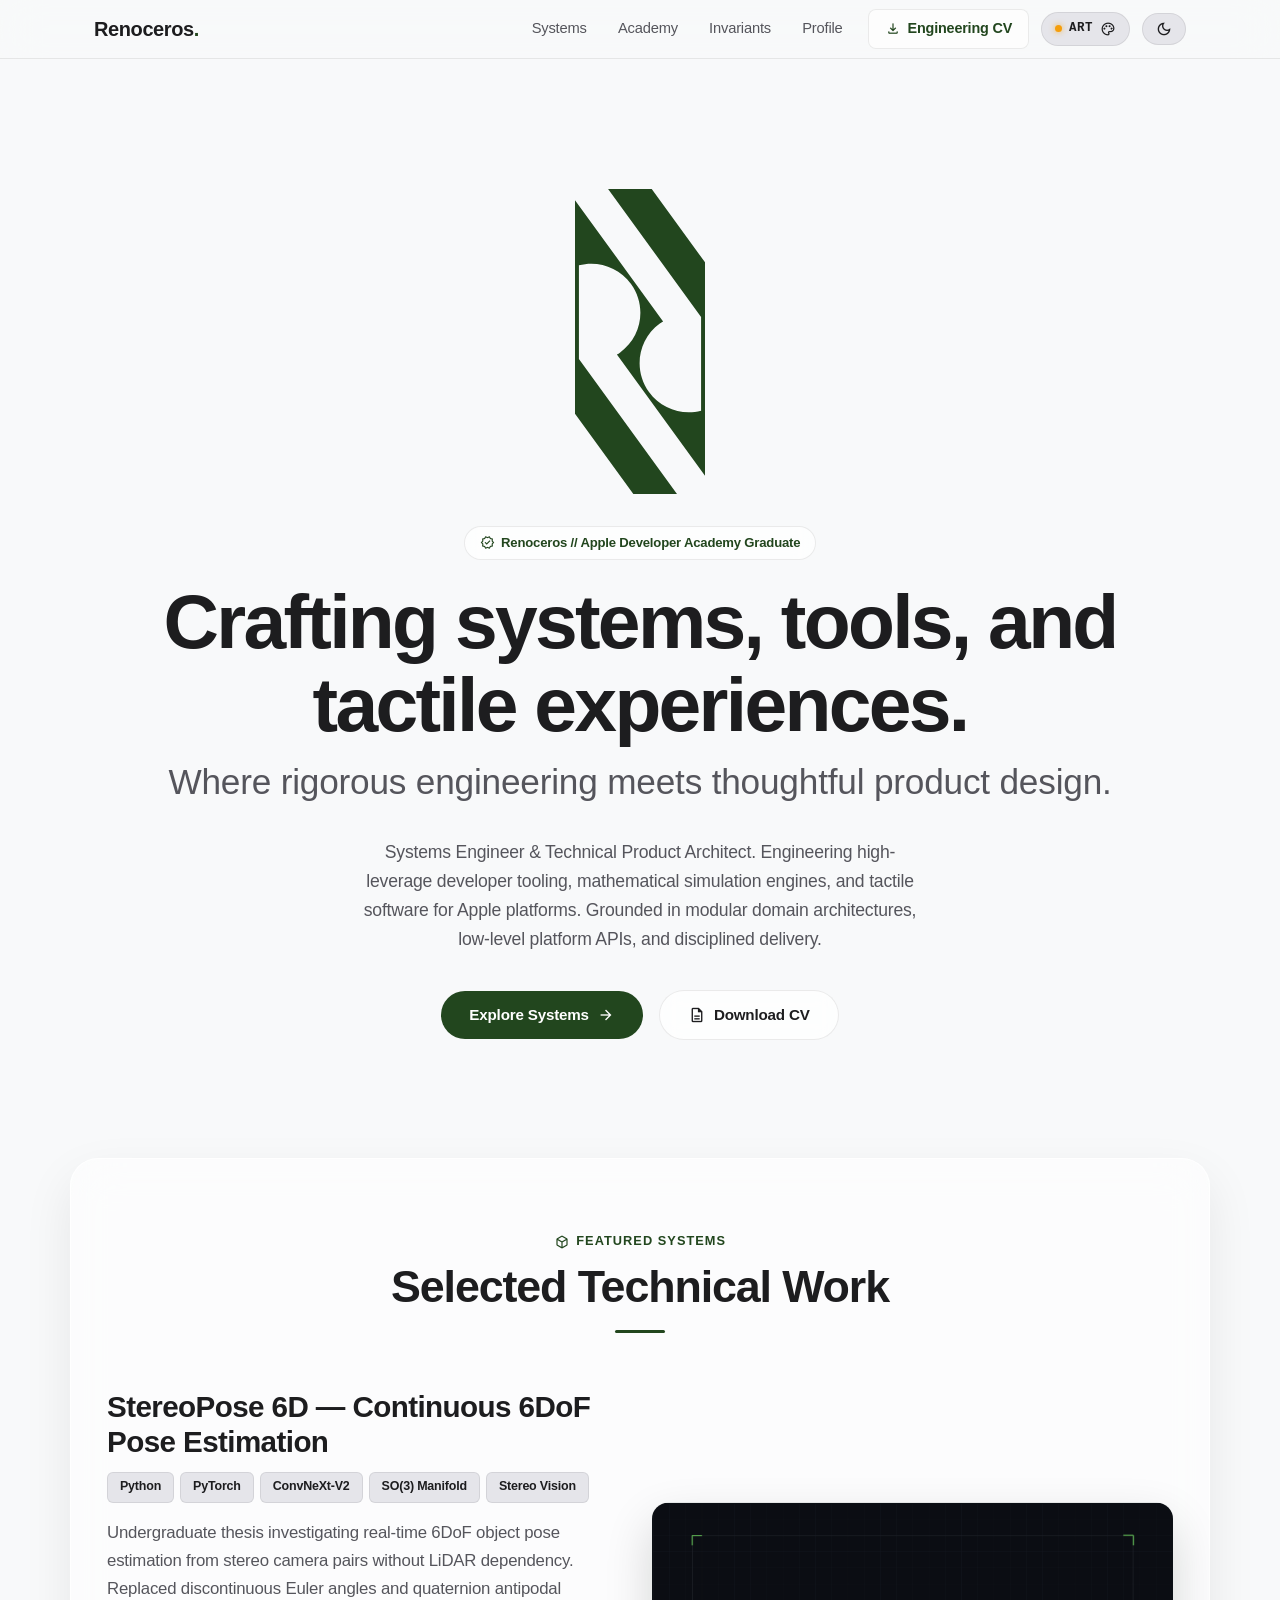
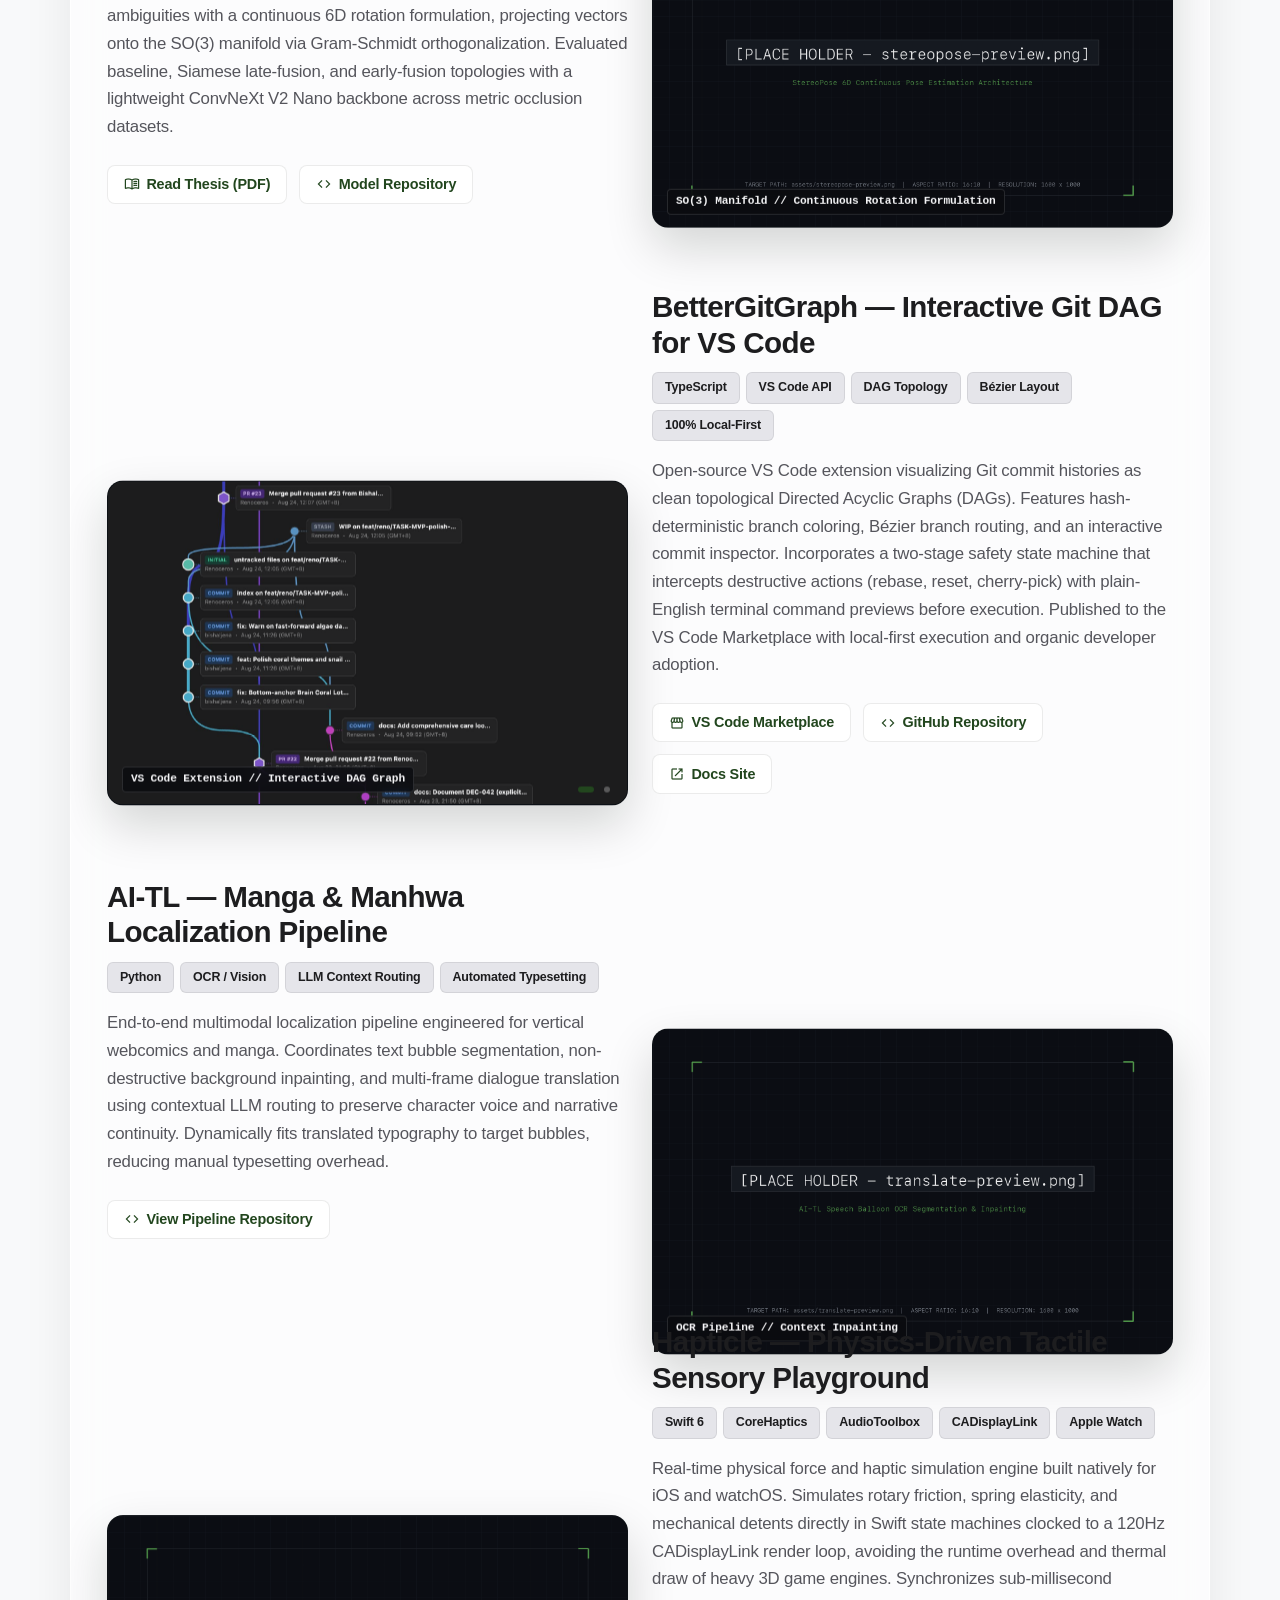
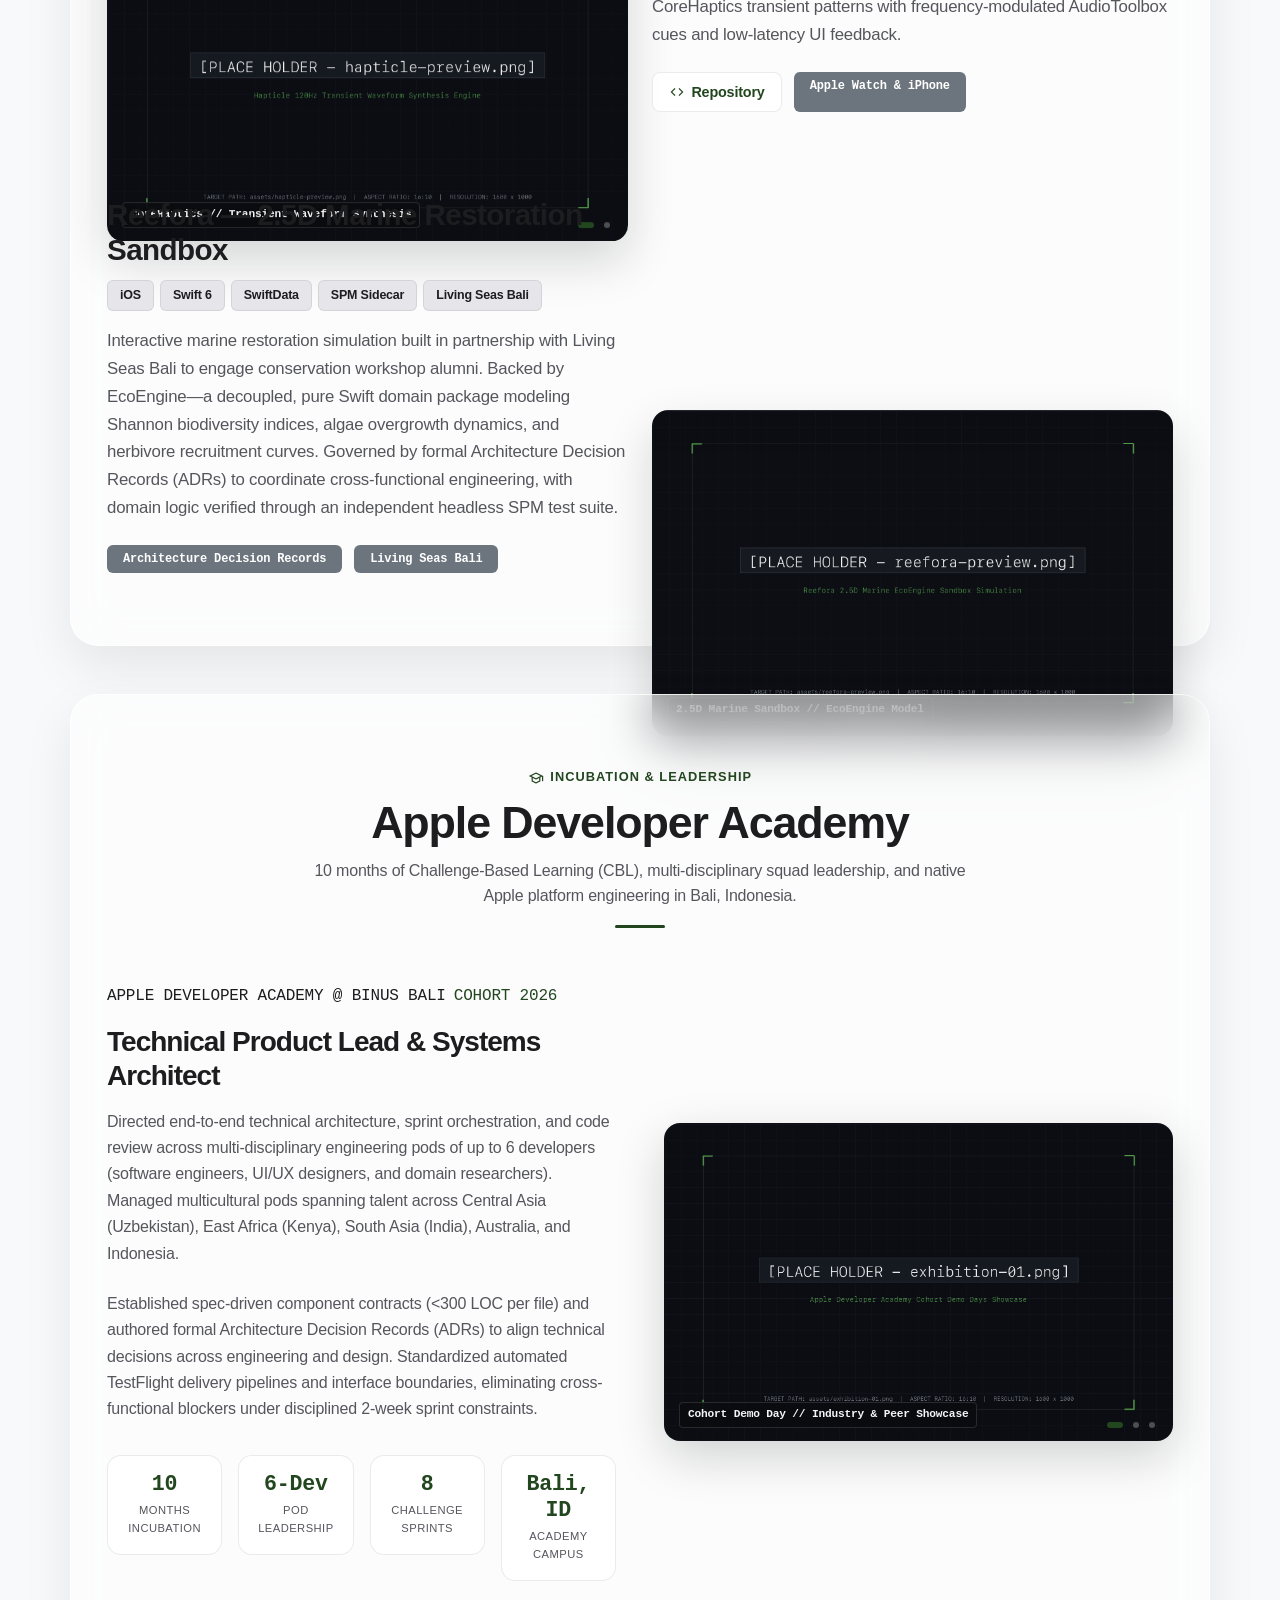
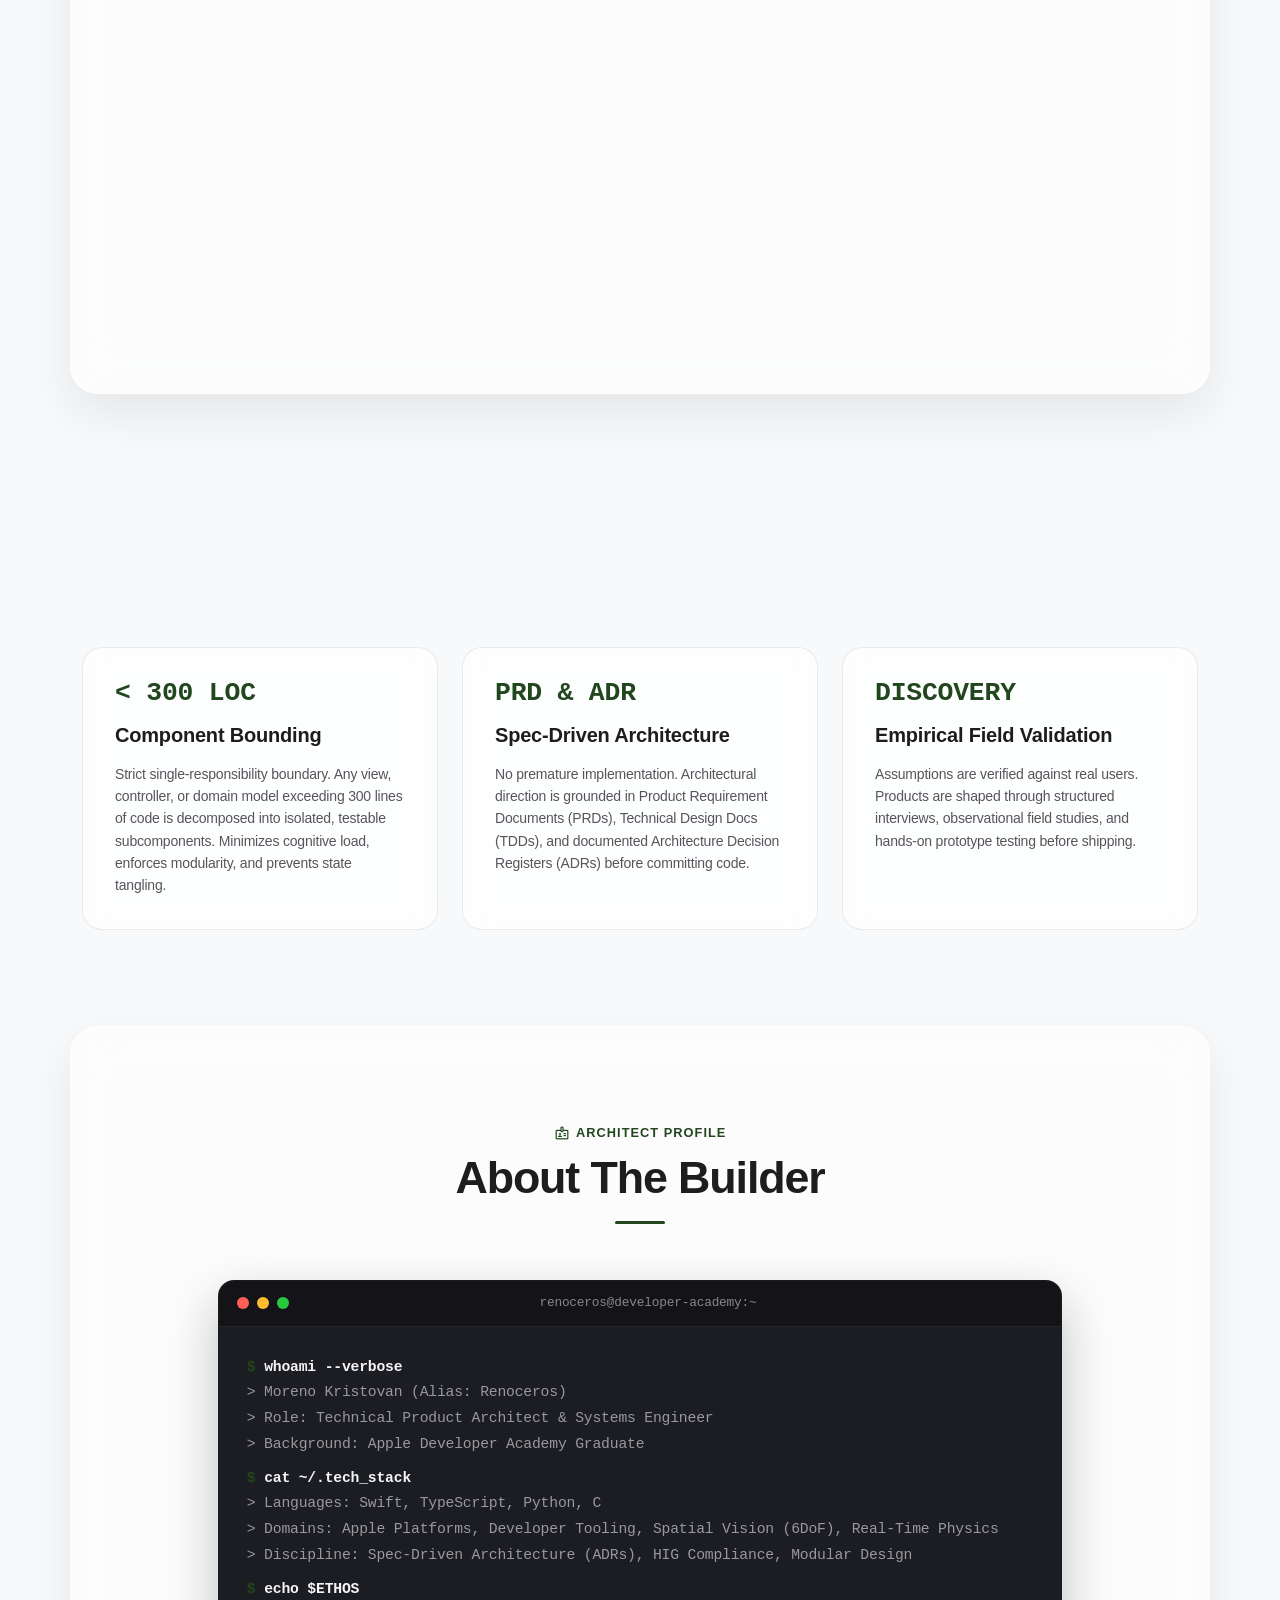
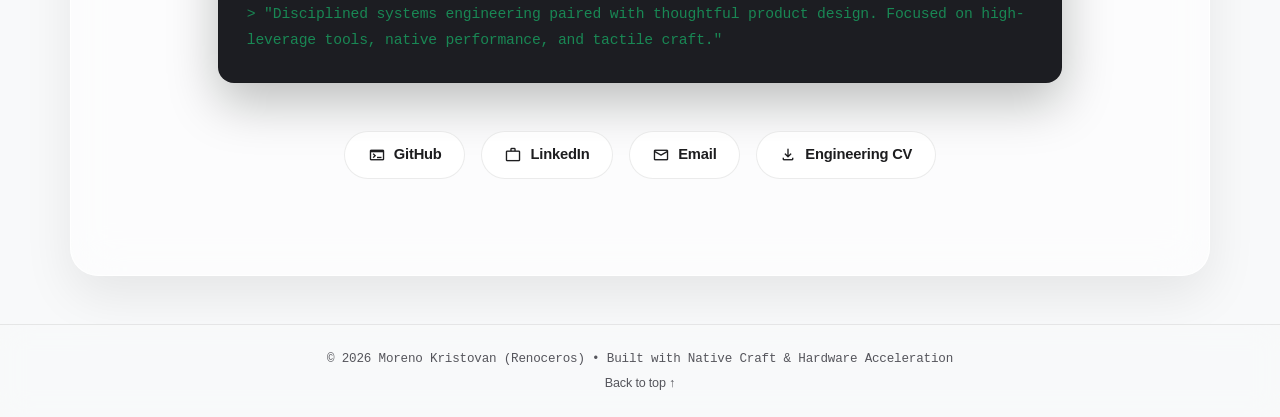
==== commit 3ffe8329: "feat(atelier): implement datamosh view transition and 120fps spatial art portfolio" ====
--- a/index.html
+++ b/index.html
@@ -55,6 +55,13 @@
               <span>Engineering CV</span>
             </a>
           </li>
+          <li class="nav-item portal-item ms-lg-2 mt-2 mt-lg-0">
+            <a id="modeToggle" class="mode-portal-pill" href="art.html" role="button" aria-label="Switch to Atelier (Art Portfolio)" title="Enter Atelier (or press 'V')">
+              <span class="portal-indicator"></span>
+              <span class="portal-label font-mono">Art</span>
+              <span class="material-symbols-outlined portal-icon">palette</span>
+            </a>
+          </li>
           <li class="nav-item ms-lg-2 mt-2 mt-lg-0">
             <div id="themeToggle" class="theme-btn" role="button" aria-label="Toggle dark/light theme" title="Toggle Theme (or press 'T')">
               <span class="material-symbols-outlined icon">light_mode</span>
@@ -64,6 +71,9 @@
       </div>
     </div>
   </nav>
+
+  <!-- Interactive Content Stage -->
+  <div id="stage-viewport">
 
   <!-- Hero Section -->
   <header class="hero-section d-flex align-items-center justify-content-center text-center">
@@ -571,10 +581,13 @@
       </p>
     </div>
   </footer>
+  </div><!-- /#stage-viewport -->
 
   <!-- Bootstrap 5 Bundle JS -->
   <script src="https://cdn.jsdelivr.net/npm/bootstrap@5.3.3/dist/js/bootstrap.bundle.min.js" crossorigin="anonymous"></script>
   <!-- Core Portfolio Engine Script -->
   <script src="script.js"></script>
+  <!-- Datamosh Transition Engine -->
+  <script src="datamosh.js"></script>
 </body>
 </html>
--- a/style.css
+++ b/style.css
@@ -855,3 +855,91 @@
     justify-content: center;
   }
 }
+
+/* ==========================================================================
+   PORTAL SWITCH PILL (IMMUNE TO TRANSITIONS & GLITCHES)
+   ========================================================================== */
+.portal-item {
+  position: relative;
+  z-index: 10005 !important;
+}
+
+.mode-portal-pill {
+  position: relative;
+  z-index: 10005 !important;
+  display: inline-flex;
+  align-items: center;
+  gap: 7px;
+  padding: 6px 13px;
+  border-radius: 999px;
+  background-color: var(--badge-bg);
+  color: var(--text-color) !important;
+  border: 1px solid var(--card-border);
+  font-size: 0.82rem;
+  font-weight: 600;
+  text-decoration: none !important;
+  transition: transform 0.2s cubic-bezier(0.2, 0.8, 0.2, 1),
+              background-color 0.3s ease,
+              border-color 0.3s ease,
+              box-shadow 0.3s ease;
+  user-select: none;
+  cursor: pointer;
+  -webkit-font-smoothing: antialiased;
+}
+
+.mode-portal-pill:hover {
+  transform: scale(1.05);
+  border-color: var(--accent-light);
+  box-shadow: 0 0 16px var(--accent-glow);
+}
+
+.mode-portal-pill .portal-indicator {
+  width: 7px;
+  height: 7px;
+  border-radius: 50%;
+  background-color: #f59e0b; /* Amber = Systems Mode */
+  box-shadow: 0 0 6px rgba(245, 158, 11, 0.7);
+  transition: background-color 0.3s ease, box-shadow 0.3s ease;
+}
+
+.mode-portal-pill.active .portal-indicator {
+  background-color: #10b981; /* Emerald = Atelier Mode */
+  box-shadow: 0 0 8px rgba(16, 185, 129, 0.85);
+}
+
+.mode-portal-pill .portal-label {
+  font-size: 0.78rem;
+  letter-spacing: 0.04em;
+  text-transform: uppercase;
+}
+
+.mode-portal-pill .portal-icon {
+  font-size: 16px;
+  line-height: 1;
+}
+
+.mode-portal-pill.mosh-firing {
+  transform: scale(0.96);
+  border-color: #10b981;
+  box-shadow: 0 0 20px rgba(16, 185, 129, 0.6);
+}
+
+/* Datamosh Tearing State — Everything except portal item shakes */
+body.mosh-active #stage-viewport,
+body.mosh-active .spatial-viewport,
+body.mosh-active .navbar-brand,
+body.mosh-active .nav-link,
+body.mosh-active .action-link,
+body.mosh-active .theme-btn {
+  animation: moshTear 0.08s steps(2) infinite;
+  filter: contrast(1.25) saturate(1.2);
+}
+
+@keyframes moshTear {
+  0% { transform: translate3d(0, 0, 0); }
+  25% { transform: translate3d(-10px, 0, 0); }
+  50% { transform: translate3d(8px, 0, 0); }
+  75% { transform: translate3d(-4px, 0, 0); }
+  100% { transform: translate3d(0, 0, 0); }
+}
+
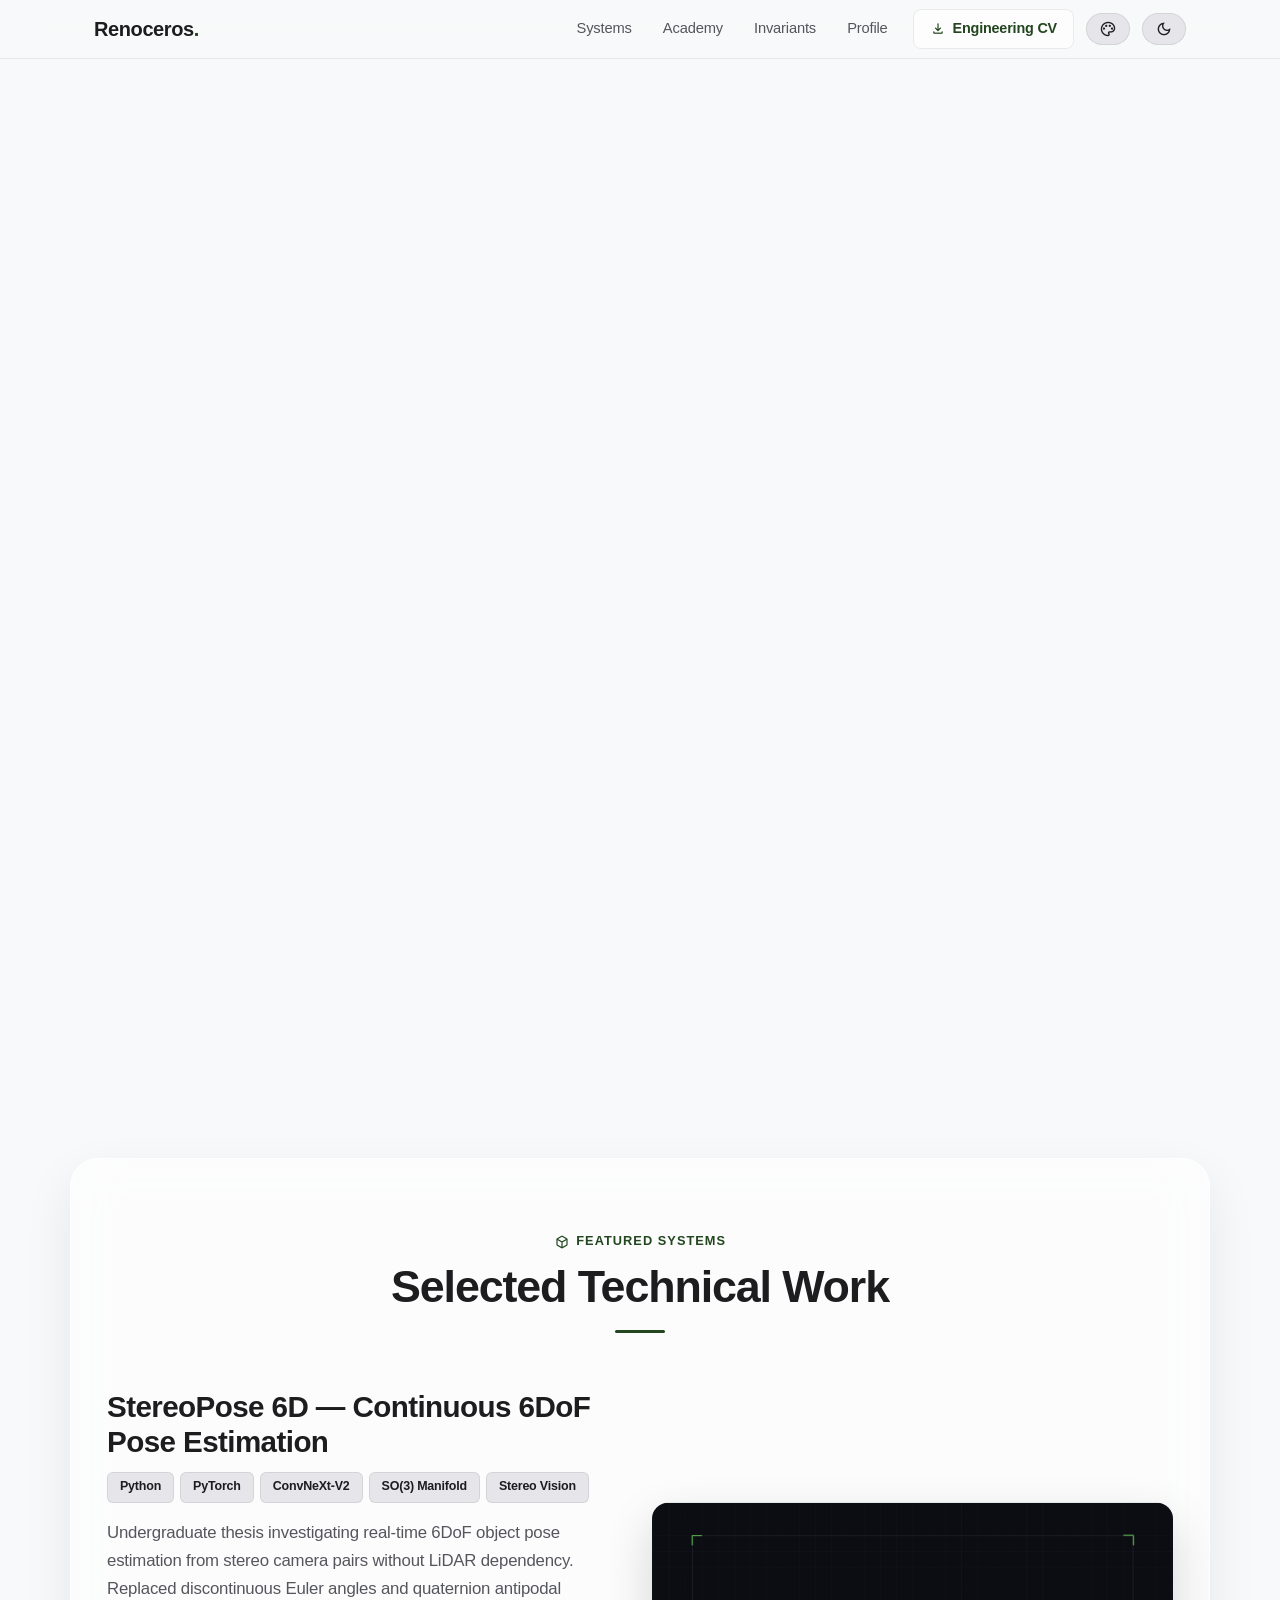
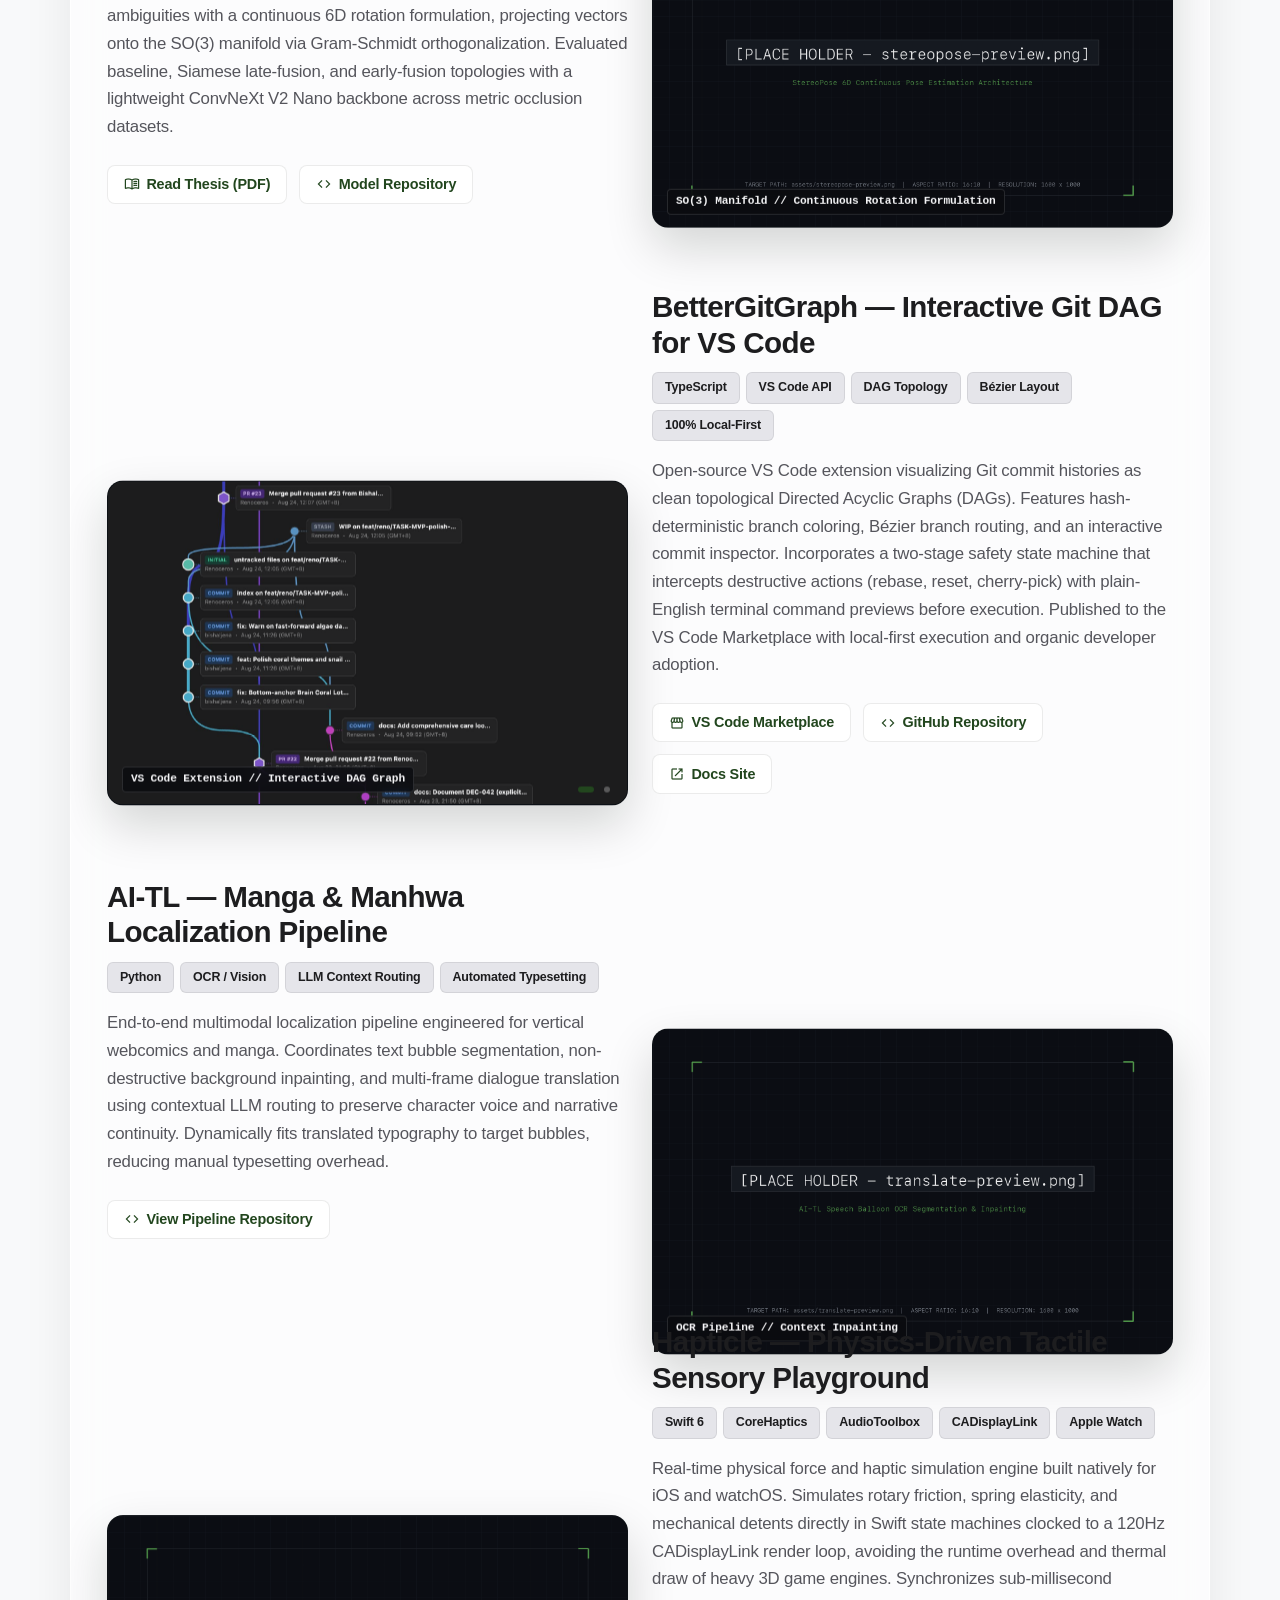
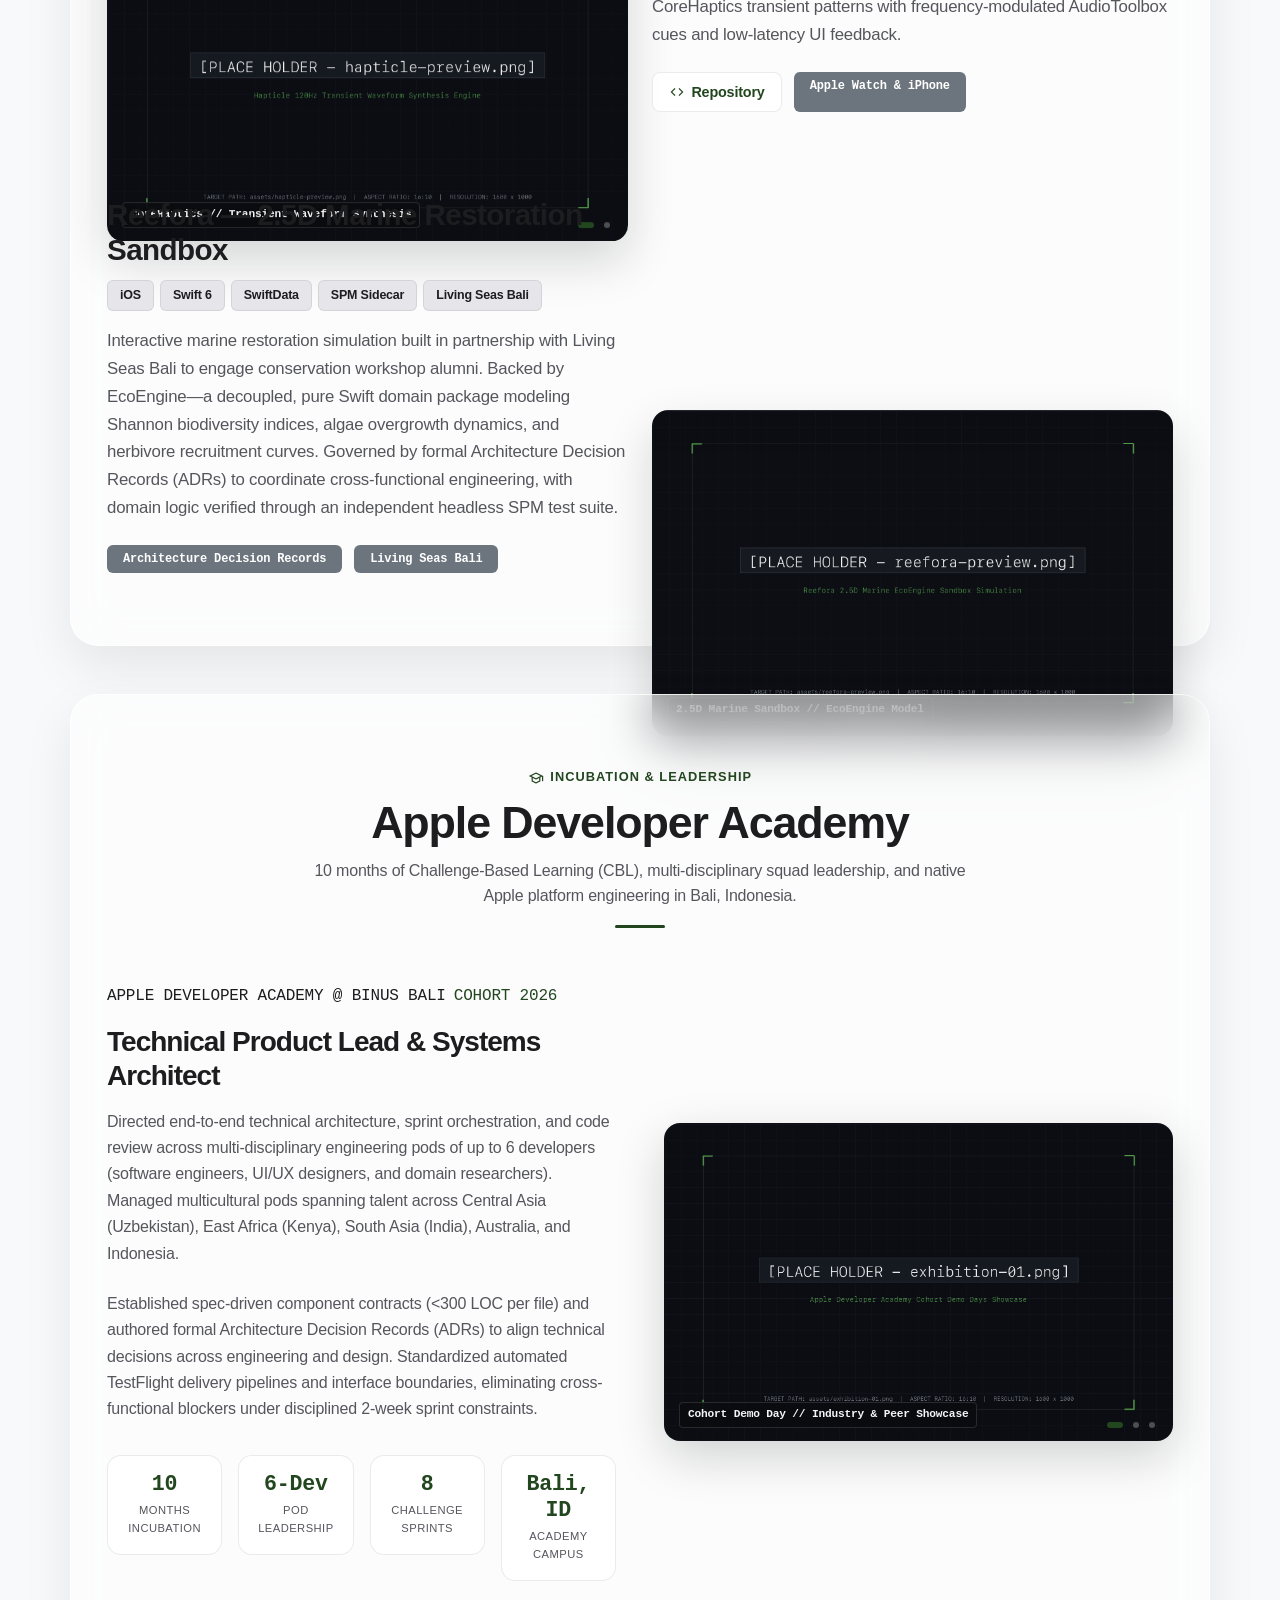
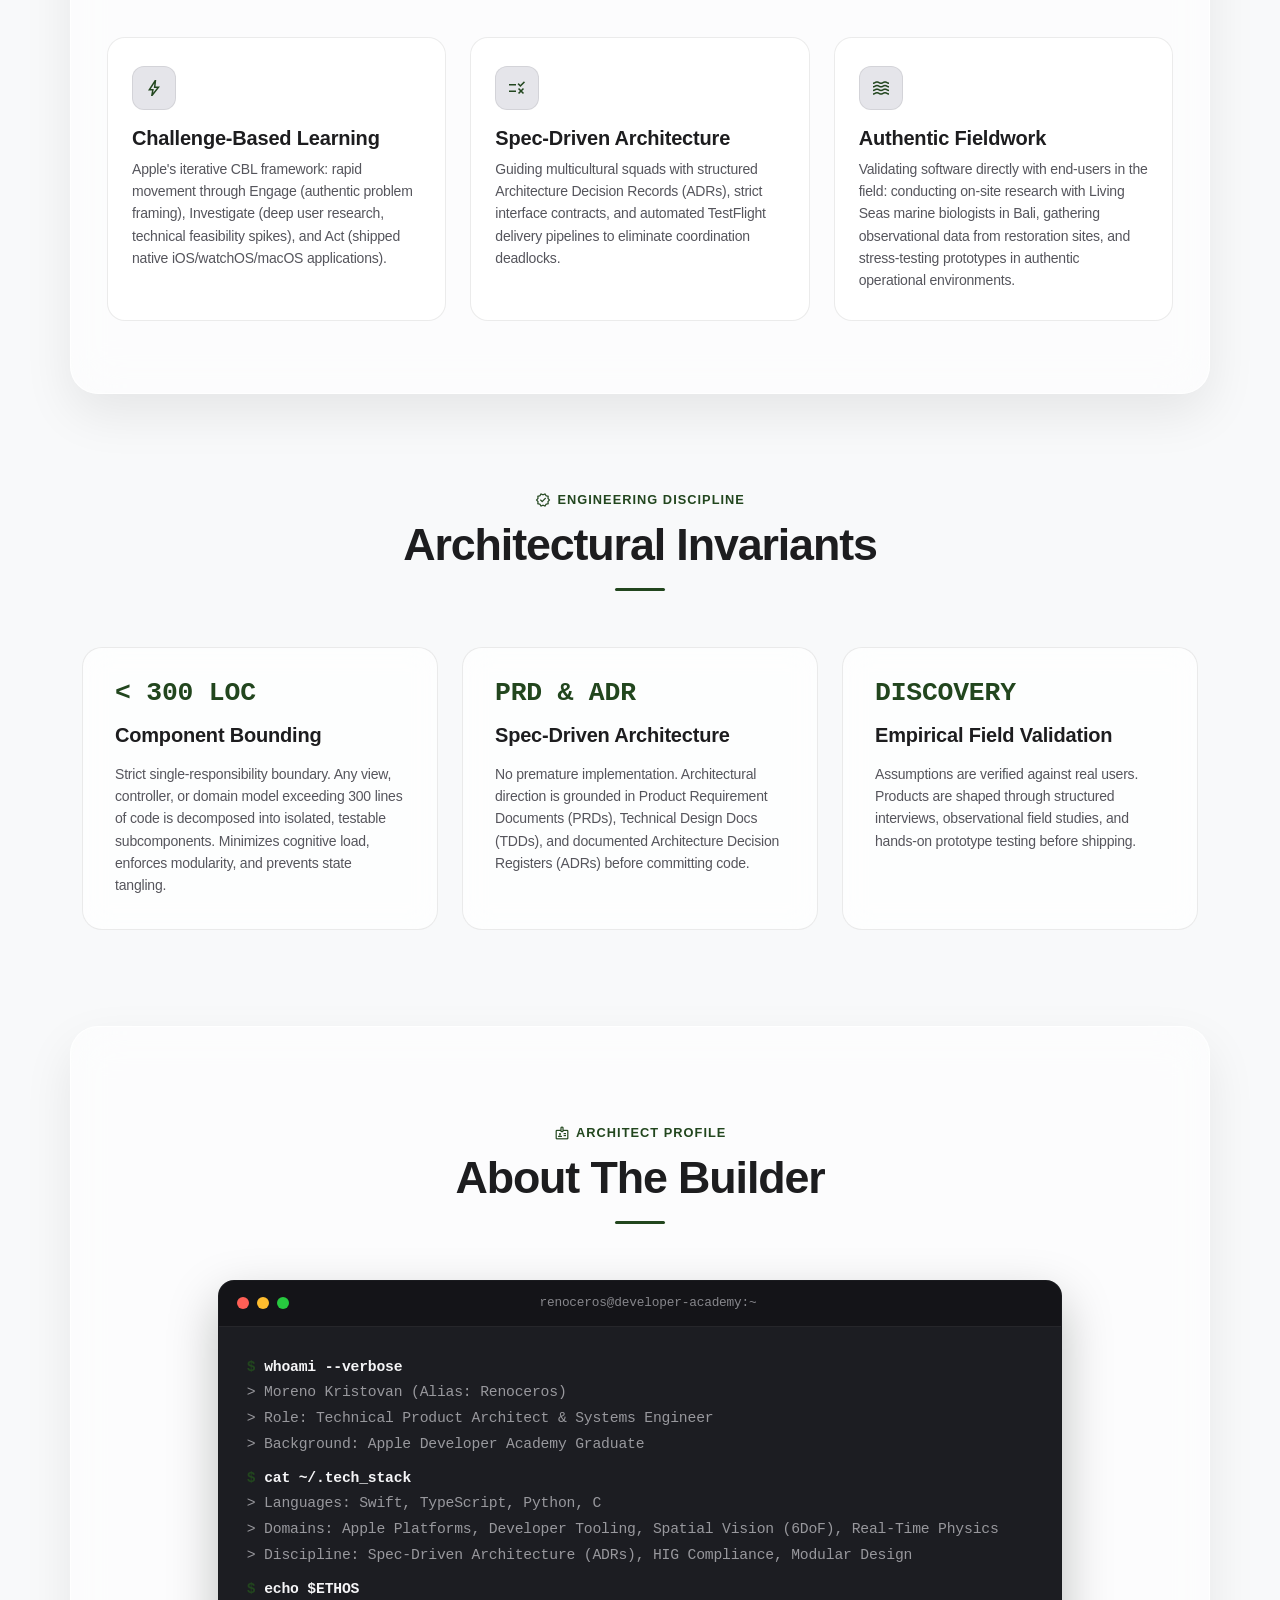
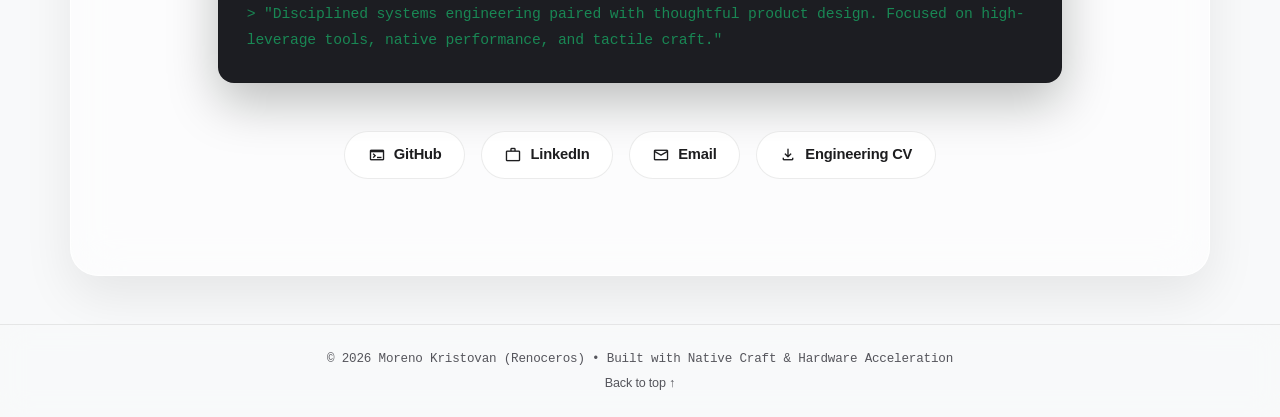
==== commit 8bf9c31c: "feat(atelier): refactor to 3D revolver kinematics with centrifugal sway, pure icon switch, and clean" ====
--- a/index.html
+++ b/index.html
@@ -56,10 +56,8 @@
             </a>
           </li>
           <li class="nav-item portal-item ms-lg-2 mt-2 mt-lg-0">
-            <a id="modeToggle" class="mode-portal-pill" href="art.html" role="button" aria-label="Switch to Atelier (Art Portfolio)" title="Enter Atelier (or press 'V')">
-              <span class="portal-indicator"></span>
-              <span class="portal-label font-mono">Art</span>
-              <span class="material-symbols-outlined portal-icon">palette</span>
+            <a id="modeToggle" class="mode-btn" href="art.html" role="button" aria-label="Art" title="Art Portfolio (or press 'V')">
+              <span class="material-symbols-outlined icon">palette</span>
             </a>
           </li>
           <li class="nav-item ms-lg-2 mt-2 mt-lg-0">
--- a/style.css
+++ b/style.css
@@ -857,71 +857,49 @@
 }
 
 /* ==========================================================================
-   PORTAL SWITCH PILL (IMMUNE TO TRANSITIONS & GLITCHES)
+   PORTAL SWITCH BUTTON (IMMUNE TO TRANSITIONS & GLITCHES)
    ========================================================================== */
 .portal-item {
   position: relative;
   z-index: 10005 !important;
 }
 
-.mode-portal-pill {
-  position: relative;
-  z-index: 10005 !important;
-  display: inline-flex;
-  align-items: center;
-  gap: 7px;
-  padding: 6px 13px;
+.mode-btn {
+  cursor: pointer;
+  padding: 6px 12px;
   border-radius: 999px;
   background-color: var(--badge-bg);
   color: var(--text-color) !important;
   border: 1px solid var(--card-border);
-  font-size: 0.82rem;
-  font-weight: 600;
-  text-decoration: none !important;
   transition: transform 0.2s cubic-bezier(0.2, 0.8, 0.2, 1),
               background-color 0.3s ease,
               border-color 0.3s ease,
               box-shadow 0.3s ease;
   user-select: none;
-  cursor: pointer;
-  -webkit-font-smoothing: antialiased;
-}
-
-.mode-portal-pill:hover {
-  transform: scale(1.05);
+  display: inline-flex;
+  align-items: center;
+  justify-content: center;
+  text-decoration: none !important;
+  position: relative;
+  z-index: 10005 !important;
+}
+
+.mode-btn:hover {
+  transform: scale(1.08);
   border-color: var(--accent-light);
   box-shadow: 0 0 16px var(--accent-glow);
 }
 
-.mode-portal-pill .portal-indicator {
-  width: 7px;
-  height: 7px;
-  border-radius: 50%;
-  background-color: #f59e0b; /* Amber = Systems Mode */
-  box-shadow: 0 0 6px rgba(245, 158, 11, 0.7);
-  transition: background-color 0.3s ease, box-shadow 0.3s ease;
-}
-
-.mode-portal-pill.active .portal-indicator {
-  background-color: #10b981; /* Emerald = Atelier Mode */
-  box-shadow: 0 0 8px rgba(16, 185, 129, 0.85);
-}
-
-.mode-portal-pill .portal-label {
-  font-size: 0.78rem;
-  letter-spacing: 0.04em;
-  text-transform: uppercase;
-}
-
-.mode-portal-pill .portal-icon {
-  font-size: 16px;
+.mode-btn .icon {
+  font-size: 18px;
+  color: var(--text-color);
   line-height: 1;
 }
 
-.mode-portal-pill.mosh-firing {
-  transform: scale(0.96);
-  border-color: #10b981;
-  box-shadow: 0 0 20px rgba(16, 185, 129, 0.6);
+.mode-btn.mosh-firing {
+  transform: scale(0.92);
+  border-color: var(--accent-light);
+  box-shadow: 0 0 20px var(--accent-glow);
 }
 
 /* Datamosh Tearing State — Everything except portal item shakes */
